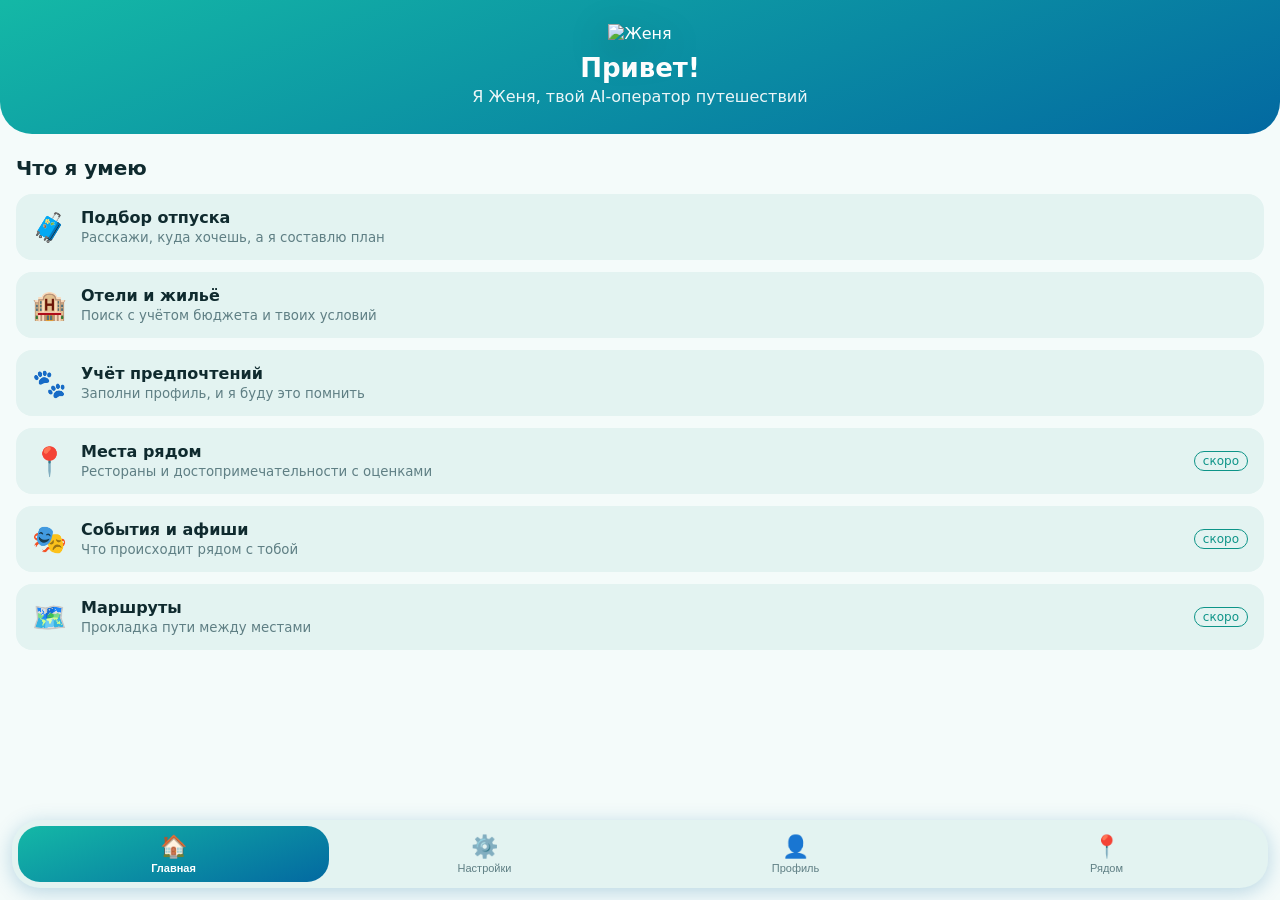
==== Backend/webapp/index.html @ 643ec7fb "Telegram mini app with profile and auth" ====
<!DOCTYPE html>
<html lang="ru">
<head>
  <meta charset="UTF-8">
  <meta name="viewport" content="width=device-width, initial-scale=1, viewport-fit=cover">
  <title>Женя</title>
  <script src="https://telegram.org/js/telegram-web-app.js"></script>
  <style>
    :root {
      --bg: var(--tg-theme-bg-color, #f4fbfa);
      --text: var(--tg-theme-text-color, #0f2a2e);
      --hint: var(--tg-theme-hint-color, #5f7f84);
      --card: var(--tg-theme-secondary-bg-color, #e3f3f1);
      --accent: #0d9488;
      --hero-from: #14b8a6;
      --hero-to: #0369a1;
    }
    * { box-sizing: border-box; }
    body {
      margin: 0;
      font-family: system-ui, -apple-system, sans-serif;
      background: var(--bg);
      color: var(--text);
      padding-bottom: 100px;
    }
    .hero {
      background: linear-gradient(160deg, var(--hero-from) 0%, var(--hero-to) 100%);
      color: #fff;
      text-align: center;
      padding: 24px 20px 28px;
      border-radius: 0 0 32px 32px;
      margin: -20px -16px 22px;
    }
    .hero img {
      width: 200px;
      max-width: 60%;
      height: auto;
      filter: drop-shadow(0 10px 18px rgba(0, 0, 0, 0.3));
    }
    .hero h1 { margin: 10px 0 4px; font-size: 26px; }
    .hero p { margin: 0; opacity: 0.92; }
    .page { display: none; padding: 20px 16px; }
    .page.active { display: block; }
    h2 { margin: 0 0 14px; font-size: 20px; }
    h3 { margin: 18px 0 8px; font-size: 15px; color: var(--hint); font-weight: 600; }
    .card {
      background: var(--card);
      border-radius: 16px;
      padding: 14px 16px;
      margin-bottom: 12px;
    }
    .item { display: flex; gap: 14px; align-items: center; }
    .item .icon { font-size: 28px; }
    .item b { display: block; }
    .item small { color: var(--hint); }
    .badge {
      margin-left: auto;
      font-size: 12px;
      color: var(--accent);
      border: 1px solid var(--accent);
      border-radius: 10px;
      padding: 2px 8px;
      white-space: nowrap;
    }
    .soon { color: var(--hint); }

    .field { display: block; margin-bottom: 12px; }
    .field span { display: block; font-size: 13px; color: var(--hint); margin-bottom: 4px; }
    input[type="text"], select, textarea {
      width: 100%;
      font: inherit;
      font-size: 16px;
      color: var(--text);
      background: var(--bg);
      border: 1px solid rgba(128, 128, 128, 0.35);
      border-radius: 10px;
      padding: 10px 12px;
    }
    textarea { min-height: 80px; resize: vertical; }
    .row {
      display: flex;
      align-items: center;
      justify-content: space-between;
      gap: 12px;
      padding: 10px 0;
    }
    .row small { display: block; color: var(--hint); }
    input[type="checkbox"] { width: 22px; height: 22px; accent-color: var(--accent); }
    .chips { display: flex; flex-wrap: wrap; gap: 8px; }
    .chip {
      border: 1px solid rgba(128, 128, 128, 0.4);
      background: var(--bg);
      color: var(--text);
      border-radius: 18px;
      padding: 8px 12px;
      font-size: 14px;
      cursor: pointer;
    }
    .chip.on {
      color: #fff;
      border-color: transparent;
      background: linear-gradient(160deg, var(--hero-from), var(--hero-to));
    }
    .save {
      width: 100%;
      margin-top: 18px;
      border: none;
      border-radius: 14px;
      padding: 14px;
      font-size: 16px;
      font-weight: 600;
      color: #fff;
      cursor: pointer;
      background: linear-gradient(160deg, var(--hero-from), var(--hero-to));
    }
    .save:disabled { opacity: 0.6; }
    #status { text-align: center; margin-top: 10px; min-height: 20px; color: var(--hint); }

    nav {
      position: fixed;
      left: 12px;
      right: 12px;
      bottom: calc(12px + env(safe-area-inset-bottom, 0px));
      display: flex;
      background: var(--card);
      border-radius: 28px;
      padding: 6px;
      box-shadow: 0 4px 20px rgba(3, 105, 161, 0.25);
    }
    nav button {
      flex: 1;
      border: none;
      background: none;
      color: var(--hint);
      font-size: 11px;
      padding: 8px 0;
      border-radius: 22px;
      cursor: pointer;
    }
    nav button .ico { display: block; font-size: 22px; margin-bottom: 2px; }
    nav button.active {
      color: #fff;
      background: linear-gradient(160deg, var(--hero-from), var(--hero-to));
      font-weight: 600;
    }
  </style>
</head>
<body>

  <section class="page active" id="page-home">
    <div class="hero">
      <img src="/static/zhenya.webp" alt="Женя">
      <h1 id="greeting">Привет!</h1>
      <p>Я Женя, твой AI-оператор путешествий</p>
    </div>

    <h2>Что я умею</h2>
    <div class="card item"><span class="icon">🧳</span><div><b>Подбор отпуска</b><small>Расскажи, куда хочешь, а я составлю план</small></div></div>
    <div class="card item"><span class="icon">🏨</span><div><b>Отели и жильё</b><small>Поиск с учётом бюджета и твоих условий</small></div></div>
    <div class="card item"><span class="icon">🐾</span><div><b>Учёт предпочтений</b><small>Заполни профиль, и я буду это помнить</small></div></div>
    <div class="card item"><span class="icon">📍</span><div><b>Места рядом</b><small>Рестораны и достопримечательности с оценками</small></div><span class="badge">скоро</span></div>
    <div class="card item"><span class="icon">🎭</span><div><b>События и афиши</b><small>Что происходит рядом с тобой</small></div><span class="badge">скоро</span></div>
    <div class="card item"><span class="icon">🗺️</span><div><b>Маршруты</b><small>Прокладка пути между местами</small></div><span class="badge">скоро</span></div>
  </section>

  <section class="page" id="page-settings">
    <h2>Настройки бота</h2>
    <div class="card soon">🌐 Язык ответов</div>
    <div class="card soon">🙋 Как Женя к тебе обращается</div>
    <div class="card soon">🎨 Цветовая тема</div>
  </section>

  <section class="page" id="page-profile">
    <h2>Профиль</h2>
    <p class="soon" style="margin-top:-6px">Женя запомнит это и будет учитывать при подборе поездок.</p>

    <div class="card">
      <label class="field"><span>Как к тебе обращаться</span>
        <input type="text" id="display_name" maxlength="50" placeholder="Имя">
      </label>
      <label class="field"><span>Пол</span>
        <select id="gender">
          <option value="">Не указывать</option>
          <option value="female">Женский</option>
          <option value="male">Мужской</option>
          <option value="other">Другое</option>
        </select>
      </label>
    </div>

    <div class="card">
      <label class="row"><div>Еду с животными<small>Искать варианты, где можно с питомцами</small></div>
        <input type="checkbox" id="with_pets"></label>
      <label class="row"><div>Нужна доступная среда<small>Учитывать доступность для маломобильных гостей</small></div>
        <input type="checkbox" id="accessible"></label>
    </div>

    <h3>Вид путешествий</h3>
    <div class="chips" id="travel_types"></div>

    <h3>Вкусовые предпочтения</h3>
    <div class="chips" id="food_prefs"></div>

    <h3>Любимые места</h3>
    <textarea id="favorite_places" maxlength="500" placeholder="Например: Лиссабон, Тбилиси, горы Алтая, маленькие кофейни"></textarea>

    <button class="save" id="save">Сохранить</button>
    <div id="status"></div>
  </section>

  <section class="page" id="page-nearby">
    <h2>Рядом</h2>
    <div class="card soon">📍 Места рядом</div>
    <div class="card soon">🎭 События рядом</div>
    <div class="card soon">🗺️ Маршруты</div>
  </section>

  <nav>
    <button class="active" data-page="home"><span class="ico">🏠</span>Главная</button>
    <button data-page="settings"><span class="ico">⚙️</span>Настройки</button>
    <button data-page="profile"><span class="ico">👤</span>Профиль</button>
    <button data-page="nearby"><span class="ico">📍</span>Рядом</button>
  </nav>

  <script>
    const tg = window.Telegram.WebApp;
    tg.ready();
    tg.expand();
    try { tg.setHeaderColor("#0d9488"); } catch (e) {}

    const TRAVEL_TYPES = [
      ["beach", "🏖️ Пляж"], ["city", "🏙️ Города"], ["nature", "🌲 Природа и походы"],
      ["culture", "🏛️ Культура и музеи"], ["active", "🚴 Активный отдых"],
      ["relax", "🧘 Спокойный отдых"], ["gastro", "🍷 Гастротуры"], ["nightlife", "🎉 Ночная жизнь"],
    ];
    const FOOD_PREFS = [
      ["vegetarian", "🥗 Вегетарианское"], ["vegan", "🌱 Веганское"], ["halal", "Халяль"],
      ["kosher", "Кошер"], ["gluten_free", "Без глютена"], ["lactose_free", "Без лактозы"],
      ["no_alcohol", "Без алкоголя"], ["nut_allergy", "Аллергия на орехи"],
      ["spicy", "🌶️ Люблю острое"], ["seafood", "🦐 Морепродукты"],
    ];

    function api(path, options = {}) {
      return fetch(path, {
        ...options,
        headers: {
          "Content-Type": "application/json",
          Authorization: "tma " + tg.initData,
        },
      }).then((res) => {
        if (!res.ok) throw new Error("HTTP " + res.status);
        return res.json();
      });
    }

    function renderChips(containerId, options) {
      const box = document.getElementById(containerId);
      box.innerHTML = "";
      options.forEach(([key, label]) => {
        const btn = document.createElement("button");
        btn.type = "button";
        btn.className = "chip";
        btn.dataset.key = key;
        btn.textContent = label;
        btn.addEventListener("click", () => btn.classList.toggle("on"));
        box.appendChild(btn);
      });
    }

    function selectedChips(containerId) {
      return Array.from(document.querySelectorAll("#" + containerId + " .chip.on"))
        .map((b) => b.dataset.key);
    }

    function setChips(containerId, keys) {
      document.querySelectorAll("#" + containerId + " .chip").forEach((b) => {
        b.classList.toggle("on", keys.includes(b.dataset.key));
      });
    }

    renderChips("travel_types", TRAVEL_TYPES);
    renderChips("food_prefs", FOOD_PREFS);

    document.querySelectorAll("nav button").forEach((btn) => {
      btn.addEventListener("click", () => {
        document.querySelectorAll("nav button").forEach((b) => b.classList.remove("active"));
        document.querySelectorAll(".page").forEach((p) => p.classList.remove("active"));
        btn.classList.add("active");
        document.getElementById("page-" + btn.dataset.page).classList.add("active");
        window.scrollTo(0, 0);
      });
    });

    const status = document.getElementById("status");
    const saveBtn = document.getElementById("save");

    async function loadProfile() {
      try {
        const p = await api("/api/profile");
        document.getElementById("greeting").textContent =
          "Привет" + (p.display_name ? ", " + p.display_name : "") + "!";
        document.getElementById("display_name").value = p.display_name;
        document.getElementById("gender").value = p.gender;
        document.getElementById("with_pets").checked = p.with_pets;
        document.getElementById("accessible").checked = p.accessible;
        document.getElementById("favorite_places").value = p.favorite_places;
        setChips("travel_types", p.travel_types);
        setChips("food_prefs", p.food_prefs);
      } catch (e) {
        const unsafe = tg.initDataUnsafe && tg.initDataUnsafe.user;
        if (unsafe && unsafe.first_name) {
          document.getElementById("greeting").textContent = "Привет, " + unsafe.first_name + "!";
        }
        status.textContent = "Открой приложение из Telegram, чтобы сохранять профиль.";
      }
    }

    saveBtn.addEventListener("click", async () => {
      saveBtn.disabled = true;
      status.textContent = "Сохраняю...";
      try {
        await api("/api/profile", {
          method: "PUT",
          body: JSON.stringify({
            display_name: document.getElementById("display_name").value,
            gender: document.getElementById("gender").value,
            with_pets: document.getElementById("with_pets").checked,
            accessible: document.getElementById("accessible").checked,
            travel_types: selectedChips("travel_types"),
            food_prefs: selectedChips("food_prefs"),
            favorite_places: document.getElementById("favorite_places").value,
          }),
        });
        status.textContent = "Сохранено ✅ Женя запомнила";
        const name = document.getElementById("display_name").value.trim();
        document.getElementById("greeting").textContent = "Привет" + (name ? ", " + name : "") + "!";
      } catch (e) {
        status.textContent = "Не удалось сохранить. Попробуй ещё раз.";
      } finally {
        saveBtn.disabled = false;
      }
    });

    loadProfile();
  </script>
</body>
</html>
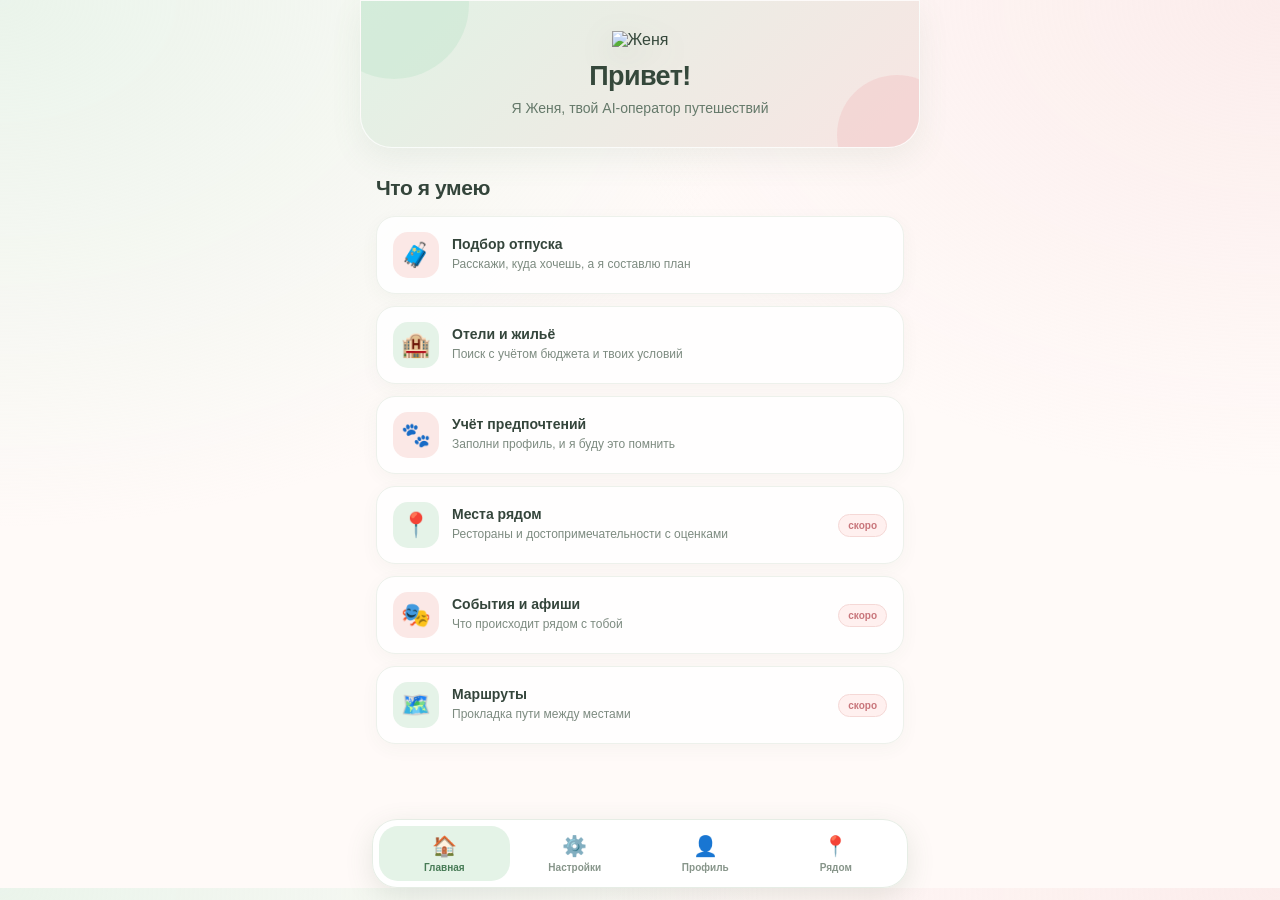
==== commit 632e68ab: "changes" ====
--- a/Backend/webapp/index.html
+++ b/Backend/webapp/index.html
@@ -7,141 +7,217 @@
   <script src="https://telegram.org/js/telegram-web-app.js"></script>
   <style>
     :root {
-      --bg: var(--tg-theme-bg-color, #f4fbfa);
-      --text: var(--tg-theme-text-color, #0f2a2e);
-      --hint: var(--tg-theme-hint-color, #5f7f84);
-      --card: var(--tg-theme-secondary-bg-color, #e3f3f1);
-      --accent: #0d9488;
-      --hero-from: #14b8a6;
-      --hero-to: #0369a1;
-    }
+      --bg: #fffaf8;
+      --text: #34453b;
+      --hint: #7d8b80;
+      --card: #ffffff;
+      --accent: #83b89a;
+      --green: #dff1e4;
+      --green-deep: #4f8b68;
+      --red: #f8dfdf;
+      --red-deep: #c8757b;
+      --hero-from: #d9efdf;
+      --hero-to: #f8dede;
+    }
+
     * { box-sizing: border-box; }
+    html { scroll-behavior: smooth; }
     body {
       margin: 0;
-      font-family: system-ui, -apple-system, sans-serif;
-      background: var(--bg);
+      font-family: Inter, -apple-system, BlinkMacSystemFont, "Segoe UI", sans-serif;
+      background:
+        radial-gradient(ellipse at top left, rgba(223, 241, 228, .65), transparent 42%),
+        radial-gradient(ellipse at top right, rgba(248, 223, 223, .5), transparent 38%),
+        var(--bg);
       color: var(--text);
-      padding-bottom: 100px;
-    }
+      padding: 0 16px 112px;
+      -webkit-font-smoothing: antialiased;
+    }
+
     .hero {
-      background: linear-gradient(160deg, var(--hero-from) 0%, var(--hero-to) 100%);
-      color: #fff;
+      position: relative;
+      overflow: hidden;
+      background: linear-gradient(135deg, #e1f2e5 0%, #f8e5e3 100%);
+      color: #35483b;
       text-align: center;
-      padding: 24px 20px 28px;
-      border-radius: 0 0 32px 32px;
-      margin: -20px -16px 22px;
+      padding: 30px 20px 28px;
+      border: 1px solid rgba(255,255,255,.8);
+      border-radius: 0 0 30px 30px;
+      margin: 0 -16px 28px;
+      box-shadow: 0 12px 32px rgba(91, 130, 103, .09);
+    }
+    .hero::before, .hero::after {
+      content: "";
+      position: absolute;
+      border-radius: 50%;
+      pointer-events: none;
+      opacity: .55;
+    }
+    .hero::before {
+      width: 150px; height: 150px;
+      background: #c8e8d1;
+      top: -72px; left: -42px;
+    }
+    .hero::after {
+      width: 120px; height: 120px;
+      background: #f3caca;
+      right: -38px; bottom: -48px;
     }
     .hero img {
-      width: 200px;
-      max-width: 60%;
+      position: relative;
+      z-index: 1;
+      width: 174px;
+      max-width: 58%;
       height: auto;
-      filter: drop-shadow(0 10px 18px rgba(0, 0, 0, 0.3));
-    }
-    .hero h1 { margin: 10px 0 4px; font-size: 26px; }
-    .hero p { margin: 0; opacity: 0.92; }
-    .page { display: none; padding: 20px 16px; }
+      filter: drop-shadow(0 10px 16px rgba(77, 104, 84, .16));
+    }
+    .hero h1 { position: relative; z-index: 1; margin: 12px 0 6px; font-size: 27px; letter-spacing: -.6px; }
+    .hero p { position: relative; z-index: 1; margin: 0; color: #65796a; font-size: 14px; line-height: 1.5; }
+
+    .page { display: none; padding: 0 0 20px; animation: appear .25s ease; }
     .page.active { display: block; }
-    h2 { margin: 0 0 14px; font-size: 20px; }
-    h3 { margin: 18px 0 8px; font-size: 15px; color: var(--hint); font-weight: 600; }
+    @keyframes appear { from { opacity: 0; transform: translateY(5px); } to { opacity: 1; transform: translateY(0); } }
+
+    h2 { margin: 0 0 16px; font-size: 21px; letter-spacing: -.4px; }
+    h3 { margin: 24px 0 11px; font-size: 15px; color: #587561; font-weight: 700; }
     .card {
-      background: var(--card);
-      border-radius: 16px;
-      padding: 14px 16px;
+      background: rgba(255,255,255,.88);
+      border: 1px solid #edf1eb;
+      border-radius: 19px;
+      padding: 15px 16px;
       margin-bottom: 12px;
-    }
-    .item { display: flex; gap: 14px; align-items: center; }
-    .item .icon { font-size: 28px; }
-    .item b { display: block; }
-    .item small { color: var(--hint); }
+      box-shadow: 0 5px 18px rgba(73, 100, 79, .045);
+    }
+    .item { display: flex; gap: 13px; align-items: center; }
+    .item .icon {
+      display: grid; place-items: center;
+      flex: 0 0 46px; width: 46px; height: 46px;
+      border-radius: 15px; font-size: 24px;
+      background: #e5f3e8;
+    }
+    .item:nth-of-type(even) .icon { background: #fbe8e6; }
+    .item b { display: block; margin-bottom: 4px; font-size: 14px; }
+    .item small { display: block; color: var(--hint); font-size: 12px; line-height: 1.45; }
     .badge {
       margin-left: auto;
-      font-size: 12px;
-      color: var(--accent);
-      border: 1px solid var(--accent);
-      border-radius: 10px;
-      padding: 2px 8px;
+      font-size: 10px;
+      font-weight: 700;
+      color: var(--red-deep);
+      background: #fff0ef;
+      border: 1px solid #f5d8d6;
+      border-radius: 20px;
+      padding: 5px 9px;
       white-space: nowrap;
     }
     .soon { color: var(--hint); }
 
-    .field { display: block; margin-bottom: 12px; }
-    .field span { display: block; font-size: 13px; color: var(--hint); margin-bottom: 4px; }
+    .field { display: block; margin-bottom: 14px; }
+    .field:last-child { margin-bottom: 0; }
+    .field span { display: block; font-size: 12px; font-weight: 650; color: #718477; margin-bottom: 7px; }
     input[type="text"], select, textarea {
       width: 100%;
       font: inherit;
-      font-size: 16px;
+      font-size: 15px;
       color: var(--text);
-      background: var(--bg);
-      border: 1px solid rgba(128, 128, 128, 0.35);
-      border-radius: 10px;
-      padding: 10px 12px;
-    }
-    textarea { min-height: 80px; resize: vertical; }
+      background: #fffdfc;
+      border: 1px solid #e4ebe3;
+      border-radius: 13px;
+      padding: 12px 13px;
+      outline: none;
+      transition: border-color .2s, box-shadow .2s;
+    }
+    input[type="text"]:focus, select:focus, textarea:focus {
+      border-color: #9bc9a8;
+      box-shadow: 0 0 0 3px rgba(155, 201, 168, .2);
+    }
+    textarea { min-height: 96px; resize: vertical; line-height: 1.5; }
+    textarea::placeholder, input::placeholder { color: #a3aea5; }
     .row {
       display: flex;
       align-items: center;
       justify-content: space-between;
       gap: 12px;
-      padding: 10px 0;
-    }
-    .row small { display: block; color: var(--hint); }
-    input[type="checkbox"] { width: 22px; height: 22px; accent-color: var(--accent); }
+      padding: 9px 0;
+    }
+    .row + .row { border-top: 1px solid #f0f2ee; }
+    .row div { font-size: 14px; font-weight: 600; }
+    .row small { display: block; color: var(--hint); font-size: 11px; font-weight: 400; line-height: 1.45; margin-top: 4px; }
+    input[type="checkbox"] { width: 21px; height: 21px; flex: 0 0 auto; accent-color: var(--green-deep); }
     .chips { display: flex; flex-wrap: wrap; gap: 8px; }
     .chip {
-      border: 1px solid rgba(128, 128, 128, 0.4);
-      background: var(--bg);
-      color: var(--text);
-      border-radius: 18px;
-      padding: 8px 12px;
-      font-size: 14px;
+      border: 1px solid #e4eae2;
+      background: rgba(255,255,255,.8);
+      color: #647569;
+      border-radius: 22px;
+      padding: 9px 12px;
+      font: inherit;
+      font-size: 12px;
       cursor: pointer;
-    }
+      transition: all .18s ease;
+    }
+    .chip:active { transform: scale(.97); }
     .chip.on {
-      color: #fff;
-      border-color: transparent;
-      background: linear-gradient(160deg, var(--hero-from), var(--hero-to));
+      color: #3d6e4d;
+      border-color: #b8ddc1;
+      background: #e3f3e7;
+      box-shadow: 0 2px 8px rgba(88, 143, 103, .09);
     }
     .save {
       width: 100%;
-      margin-top: 18px;
+      margin-top: 22px;
       border: none;
-      border-radius: 14px;
-      padding: 14px;
-      font-size: 16px;
-      font-weight: 600;
+      border-radius: 15px;
+      padding: 15px;
+      font-size: 15px;
+      font-weight: 750;
       color: #fff;
       cursor: pointer;
-      background: linear-gradient(160deg, var(--hero-from), var(--hero-to));
-    }
-    .save:disabled { opacity: 0.6; }
-    #status { text-align: center; margin-top: 10px; min-height: 20px; color: var(--hint); }
+      background: linear-gradient(110deg, #77ad89, #91c6a0);
+      box-shadow: 0 8px 18px rgba(103, 163, 121, .22);
+      transition: transform .15s, opacity .15s;
+    }
+    .save:active { transform: translateY(1px); }
+    .save:disabled { opacity: 0.6; box-shadow: none; }
+    #status { text-align: center; margin-top: 12px; min-height: 20px; color: var(--green-deep); font-size: 13px; }
 
     nav {
       position: fixed;
+      z-index: 10;
       left: 12px;
       right: 12px;
       bottom: calc(12px + env(safe-area-inset-bottom, 0px));
       display: flex;
-      background: var(--card);
-      border-radius: 28px;
+      background: rgba(255,255,255,.94);
+      backdrop-filter: blur(18px);
+      -webkit-backdrop-filter: blur(18px);
+      border: 1px solid rgba(229, 237, 228, .95);
+      border-radius: 25px;
       padding: 6px;
-      box-shadow: 0 4px 20px rgba(3, 105, 161, 0.25);
+      box-shadow: 0 8px 28px rgba(75, 103, 81, .14);
     }
     nav button {
       flex: 1;
       border: none;
-      background: none;
-      color: var(--hint);
-      font-size: 11px;
-      padding: 8px 0;
-      border-radius: 22px;
+      background: transparent;
+      color: #87958a;
+      font: inherit;
+      font-size: 10px;
+      font-weight: 600;
+      padding: 8px 2px;
+      border-radius: 19px;
       cursor: pointer;
-    }
-    nav button .ico { display: block; font-size: 22px; margin-bottom: 2px; }
+      transition: all .2s ease;
+    }
+    nav button .ico { display: block; font-size: 20px; margin-bottom: 4px; }
     nav button.active {
-      color: #fff;
-      background: linear-gradient(160deg, var(--hero-from), var(--hero-to));
-      font-weight: 600;
+      color: #477b56;
+      background: #e4f3e7;
+      font-weight: 750;
+    }
+    @media (min-width: 560px) {
+      body { max-width: 560px; margin: 0 auto; }
+      .hero { border-radius: 0 0 32px 32px; }
+      nav { max-width: 536px; left: 50%; right: auto; width: calc(100% - 24px); transform: translateX(-50%); }
     }
   </style>
 </head>
@@ -226,7 +302,7 @@
     const tg = window.Telegram.WebApp;
     tg.ready();
     tg.expand();
-    try { tg.setHeaderColor("#0d9488"); } catch (e) {}
+    try { tg.setHeaderColor("#e1f2e5"); } catch (e) {}
 
     const TRAVEL_TYPES = [
       ["beach", "🏖️ Пляж"], ["city", "🏙️ Города"], ["nature", "🌲 Природа и походы"],
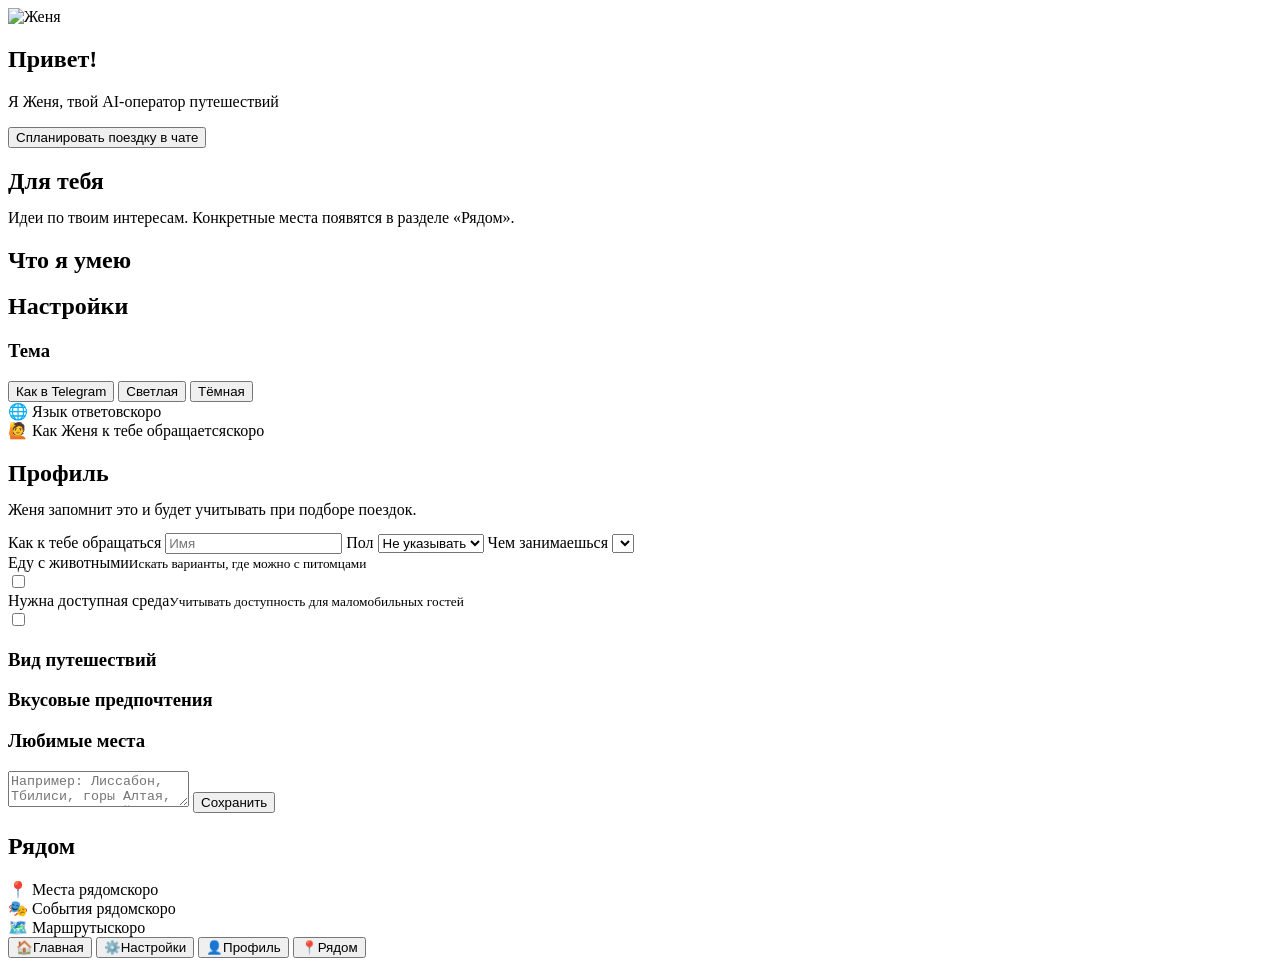
==== commit dbeb8e9e: "new disign of webapp" ====
--- a/Backend/webapp/index.html
+++ b/Backend/webapp/index.html
@@ -1,254 +1,72 @@
 <!DOCTYPE html>
-<html lang="ru">
+<html lang="ru" data-theme="light">
 <head>
   <meta charset="UTF-8">
   <meta name="viewport" content="width=device-width, initial-scale=1, viewport-fit=cover">
+  <meta name="color-scheme" content="light dark">
   <title>Женя</title>
   <script src="https://telegram.org/js/telegram-web-app.js"></script>
-  <style>
-    :root {
-      --bg: #fffaf8;
-      --text: #34453b;
-      --hint: #7d8b80;
-      --card: #ffffff;
-      --accent: #83b89a;
-      --green: #dff1e4;
-      --green-deep: #4f8b68;
-      --red: #f8dfdf;
-      --red-deep: #c8757b;
-      --hero-from: #d9efdf;
-      --hero-to: #f8dede;
-    }
-
-    * { box-sizing: border-box; }
-    html { scroll-behavior: smooth; }
-    body {
-      margin: 0;
-      font-family: Inter, -apple-system, BlinkMacSystemFont, "Segoe UI", sans-serif;
-      background:
-        radial-gradient(ellipse at top left, rgba(223, 241, 228, .65), transparent 42%),
-        radial-gradient(ellipse at top right, rgba(248, 223, 223, .5), transparent 38%),
-        var(--bg);
-      color: var(--text);
-      padding: 0 16px 112px;
-      -webkit-font-smoothing: antialiased;
-    }
-
-    .hero {
-      position: relative;
-      overflow: hidden;
-      background: linear-gradient(135deg, #e1f2e5 0%, #f8e5e3 100%);
-      color: #35483b;
-      text-align: center;
-      padding: 30px 20px 28px;
-      border: 1px solid rgba(255,255,255,.8);
-      border-radius: 0 0 30px 30px;
-      margin: 0 -16px 28px;
-      box-shadow: 0 12px 32px rgba(91, 130, 103, .09);
-    }
-    .hero::before, .hero::after {
-      content: "";
-      position: absolute;
-      border-radius: 50%;
-      pointer-events: none;
-      opacity: .55;
-    }
-    .hero::before {
-      width: 150px; height: 150px;
-      background: #c8e8d1;
-      top: -72px; left: -42px;
-    }
-    .hero::after {
-      width: 120px; height: 120px;
-      background: #f3caca;
-      right: -38px; bottom: -48px;
-    }
-    .hero img {
-      position: relative;
-      z-index: 1;
-      width: 174px;
-      max-width: 58%;
-      height: auto;
-      filter: drop-shadow(0 10px 16px rgba(77, 104, 84, .16));
-    }
-    .hero h1 { position: relative; z-index: 1; margin: 12px 0 6px; font-size: 27px; letter-spacing: -.6px; }
-    .hero p { position: relative; z-index: 1; margin: 0; color: #65796a; font-size: 14px; line-height: 1.5; }
-
-    .page { display: none; padding: 0 0 20px; animation: appear .25s ease; }
-    .page.active { display: block; }
-    @keyframes appear { from { opacity: 0; transform: translateY(5px); } to { opacity: 1; transform: translateY(0); } }
-
-    h2 { margin: 0 0 16px; font-size: 21px; letter-spacing: -.4px; }
-    h3 { margin: 24px 0 11px; font-size: 15px; color: #587561; font-weight: 700; }
-    .card {
-      background: rgba(255,255,255,.88);
-      border: 1px solid #edf1eb;
-      border-radius: 19px;
-      padding: 15px 16px;
-      margin-bottom: 12px;
-      box-shadow: 0 5px 18px rgba(73, 100, 79, .045);
-    }
-    .item { display: flex; gap: 13px; align-items: center; }
-    .item .icon {
-      display: grid; place-items: center;
-      flex: 0 0 46px; width: 46px; height: 46px;
-      border-radius: 15px; font-size: 24px;
-      background: #e5f3e8;
-    }
-    .item:nth-of-type(even) .icon { background: #fbe8e6; }
-    .item b { display: block; margin-bottom: 4px; font-size: 14px; }
-    .item small { display: block; color: var(--hint); font-size: 12px; line-height: 1.45; }
-    .badge {
-      margin-left: auto;
-      font-size: 10px;
-      font-weight: 700;
-      color: var(--red-deep);
-      background: #fff0ef;
-      border: 1px solid #f5d8d6;
-      border-radius: 20px;
-      padding: 5px 9px;
-      white-space: nowrap;
-    }
-    .soon { color: var(--hint); }
-
-    .field { display: block; margin-bottom: 14px; }
-    .field:last-child { margin-bottom: 0; }
-    .field span { display: block; font-size: 12px; font-weight: 650; color: #718477; margin-bottom: 7px; }
-    input[type="text"], select, textarea {
-      width: 100%;
-      font: inherit;
-      font-size: 15px;
-      color: var(--text);
-      background: #fffdfc;
-      border: 1px solid #e4ebe3;
-      border-radius: 13px;
-      padding: 12px 13px;
-      outline: none;
-      transition: border-color .2s, box-shadow .2s;
-    }
-    input[type="text"]:focus, select:focus, textarea:focus {
-      border-color: #9bc9a8;
-      box-shadow: 0 0 0 3px rgba(155, 201, 168, .2);
-    }
-    textarea { min-height: 96px; resize: vertical; line-height: 1.5; }
-    textarea::placeholder, input::placeholder { color: #a3aea5; }
-    .row {
-      display: flex;
-      align-items: center;
-      justify-content: space-between;
-      gap: 12px;
-      padding: 9px 0;
-    }
-    .row + .row { border-top: 1px solid #f0f2ee; }
-    .row div { font-size: 14px; font-weight: 600; }
-    .row small { display: block; color: var(--hint); font-size: 11px; font-weight: 400; line-height: 1.45; margin-top: 4px; }
-    input[type="checkbox"] { width: 21px; height: 21px; flex: 0 0 auto; accent-color: var(--green-deep); }
-    .chips { display: flex; flex-wrap: wrap; gap: 8px; }
-    .chip {
-      border: 1px solid #e4eae2;
-      background: rgba(255,255,255,.8);
-      color: #647569;
-      border-radius: 22px;
-      padding: 9px 12px;
-      font: inherit;
-      font-size: 12px;
-      cursor: pointer;
-      transition: all .18s ease;
-    }
-    .chip:active { transform: scale(.97); }
-    .chip.on {
-      color: #3d6e4d;
-      border-color: #b8ddc1;
-      background: #e3f3e7;
-      box-shadow: 0 2px 8px rgba(88, 143, 103, .09);
-    }
-    .save {
-      width: 100%;
-      margin-top: 22px;
-      border: none;
-      border-radius: 15px;
-      padding: 15px;
-      font-size: 15px;
-      font-weight: 750;
-      color: #fff;
-      cursor: pointer;
-      background: linear-gradient(110deg, #77ad89, #91c6a0);
-      box-shadow: 0 8px 18px rgba(103, 163, 121, .22);
-      transition: transform .15s, opacity .15s;
-    }
-    .save:active { transform: translateY(1px); }
-    .save:disabled { opacity: 0.6; box-shadow: none; }
-    #status { text-align: center; margin-top: 12px; min-height: 20px; color: var(--green-deep); font-size: 13px; }
-
-    nav {
-      position: fixed;
-      z-index: 10;
-      left: 12px;
-      right: 12px;
-      bottom: calc(12px + env(safe-area-inset-bottom, 0px));
-      display: flex;
-      background: rgba(255,255,255,.94);
-      backdrop-filter: blur(18px);
-      -webkit-backdrop-filter: blur(18px);
-      border: 1px solid rgba(229, 237, 228, .95);
-      border-radius: 25px;
-      padding: 6px;
-      box-shadow: 0 8px 28px rgba(75, 103, 81, .14);
-    }
-    nav button {
-      flex: 1;
-      border: none;
-      background: transparent;
-      color: #87958a;
-      font: inherit;
-      font-size: 10px;
-      font-weight: 600;
-      padding: 8px 2px;
-      border-radius: 19px;
-      cursor: pointer;
-      transition: all .2s ease;
-    }
-    nav button .ico { display: block; font-size: 20px; margin-bottom: 4px; }
-    nav button.active {
-      color: #477b56;
-      background: #e4f3e7;
-      font-weight: 750;
-    }
-    @media (min-width: 560px) {
-      body { max-width: 560px; margin: 0 auto; }
-      .hero { border-radius: 0 0 32px 32px; }
-      nav { max-width: 536px; left: 50%; right: auto; width: calc(100% - 24px); transform: translateX(-50%); }
-    }
-  </style>
+  <script>
+    /* Ставим тему до отрисовки, чтобы не мигало. Полная логика темы в js/theme.js. */
+    (function () {
+      try {
+        var pref = localStorage.getItem("zhenya-theme") || "auto";
+        var tg = window.Telegram && window.Telegram.WebApp;
+        var system = tg && tg.initData
+          ? tg.colorScheme
+          : (window.matchMedia("(prefers-color-scheme: dark)").matches ? "dark" : "light");
+        document.documentElement.dataset.theme = (pref === "auto" ? system : pref) === "dark" ? "dark" : "light";
+      } catch (e) {}
+    })();
+  </script>
+  <link rel="stylesheet" href="/static/css/theme.css">
+  <link rel="stylesheet" href="/static/css/base.css">
+  <link rel="stylesheet" href="/static/css/components.css">
 </head>
 <body>
 
+  <!-- Главная -->
   <section class="page active" id="page-home">
     <div class="hero">
       <img src="/static/zhenya.webp" alt="Женя">
       <h1 id="greeting">Привет!</h1>
       <p>Я Женя, твой AI-оператор путешествий</p>
+      <button class="hero-btn" id="cta-chat" type="button">Спланировать поездку в чате</button>
     </div>
 
-    <h2>Что я умею</h2>
-    <div class="card item"><span class="icon">🧳</span><div><b>Подбор отпуска</b><small>Расскажи, куда хочешь, а я составлю план</small></div></div>
-    <div class="card item"><span class="icon">🏨</span><div><b>Отели и жильё</b><small>Поиск с учётом бюджета и твоих условий</small></div></div>
-    <div class="card item"><span class="icon">🐾</span><div><b>Учёт предпочтений</b><small>Заполни профиль, и я буду это помнить</small></div></div>
-    <div class="card item"><span class="icon">📍</span><div><b>Места рядом</b><small>Рестораны и достопримечательности с оценками</small></div><span class="badge">скоро</span></div>
-    <div class="card item"><span class="icon">🎭</span><div><b>События и афиши</b><small>Что происходит рядом с тобой</small></div><span class="badge">скоро</span></div>
-    <div class="card item"><span class="icon">🗺️</span><div><b>Маршруты</b><small>Прокладка пути между местами</small></div><span class="badge">скоро</span></div>
+    <div class="note" id="budget-note" hidden></div>
+
+    <div class="section-head">
+      <h2>Для тебя</h2>
+    </div>
+    <p class="hint" style="margin: -6px 0 12px;">Идеи по твоим интересам. Конкретные места появятся в разделе «Рядом».</p>
+    <div class="scroller" id="interest-list"></div>
+
+    <div class="section-head">
+      <h2>Что я умею</h2>
+    </div>
+    <div class="grid" id="features"></div>
   </section>
 
+  <!-- Настройки -->
   <section class="page" id="page-settings">
-    <h2>Настройки бота</h2>
-    <div class="card soon">🌐 Язык ответов</div>
-    <div class="card soon">🙋 Как Женя к тебе обращается</div>
-    <div class="card soon">🎨 Цветовая тема</div>
+    <h2>Настройки</h2>
+
+    <h3 style="margin-top: 0;">Тема</h3>
+    <div class="segmented" id="theme-switch">
+      <button type="button" data-theme-choice="auto">Как в Telegram</button>
+      <button type="button" data-theme-choice="light">Светлая</button>
+      <button type="button" data-theme-choice="dark">Тёмная</button>
+    </div>
+
+    <div class="card soon-row soon"><span>🌐 Язык ответов</span><span class="badge">скоро</span></div>
+    <div class="card soon-row soon"><span>🙋 Как Женя к тебе обращается</span><span class="badge">скоро</span></div>
   </section>
 
+  <!-- Профиль -->
   <section class="page" id="page-profile">
     <h2>Профиль</h2>
-    <p class="soon" style="margin-top:-6px">Женя запомнит это и будет учитывать при подборе поездок.</p>
+    <p class="hint" style="margin: -6px 0 14px;">Женя запомнит это и будет учитывать при подборе поездок.</p>
 
     <div class="card">
       <label class="field"><span>Как к тебе обращаться</span>
@@ -261,6 +79,9 @@
           <option value="male">Мужской</option>
           <option value="other">Другое</option>
         </select>
+      </label>
+      <label class="field"><span>Чем занимаешься</span>
+        <select id="occupation"></select>
       </label>
     </div>
 
@@ -280,144 +101,25 @@
     <h3>Любимые места</h3>
     <textarea id="favorite_places" maxlength="500" placeholder="Например: Лиссабон, Тбилиси, горы Алтая, маленькие кофейни"></textarea>
 
-    <button class="save" id="save">Сохранить</button>
+    <button class="save" id="save" type="button">Сохранить</button>
     <div id="status"></div>
   </section>
 
+  <!-- Рядом -->
   <section class="page" id="page-nearby">
     <h2>Рядом</h2>
-    <div class="card soon">📍 Места рядом</div>
-    <div class="card soon">🎭 События рядом</div>
-    <div class="card soon">🗺️ Маршруты</div>
+    <div class="card soon-row soon"><span>📍 Места рядом</span><span class="badge">скоро</span></div>
+    <div class="card soon-row soon"><span>🎭 События рядом</span><span class="badge">скоро</span></div>
+    <div class="card soon-row soon"><span>🗺️ Маршруты</span><span class="badge">скоро</span></div>
   </section>
 
   <nav>
-    <button class="active" data-page="home"><span class="ico">🏠</span>Главная</button>
-    <button data-page="settings"><span class="ico">⚙️</span>Настройки</button>
-    <button data-page="profile"><span class="ico">👤</span>Профиль</button>
-    <button data-page="nearby"><span class="ico">📍</span>Рядом</button>
+    <button class="active" data-page="home" type="button"><span class="ico">🏠</span>Главная</button>
+    <button data-page="settings" type="button"><span class="ico">⚙️</span>Настройки</button>
+    <button data-page="profile" type="button"><span class="ico">👤</span>Профиль</button>
+    <button data-page="nearby" type="button"><span class="ico">📍</span>Рядом</button>
   </nav>
 
-  <script>
-    const tg = window.Telegram.WebApp;
-    tg.ready();
-    tg.expand();
-    try { tg.setHeaderColor("#e1f2e5"); } catch (e) {}
-
-    const TRAVEL_TYPES = [
-      ["beach", "🏖️ Пляж"], ["city", "🏙️ Города"], ["nature", "🌲 Природа и походы"],
-      ["culture", "🏛️ Культура и музеи"], ["active", "🚴 Активный отдых"],
-      ["relax", "🧘 Спокойный отдых"], ["gastro", "🍷 Гастротуры"], ["nightlife", "🎉 Ночная жизнь"],
-    ];
-    const FOOD_PREFS = [
-      ["vegetarian", "🥗 Вегетарианское"], ["vegan", "🌱 Веганское"], ["halal", "Халяль"],
-      ["kosher", "Кошер"], ["gluten_free", "Без глютена"], ["lactose_free", "Без лактозы"],
-      ["no_alcohol", "Без алкоголя"], ["nut_allergy", "Аллергия на орехи"],
-      ["spicy", "🌶️ Люблю острое"], ["seafood", "🦐 Морепродукты"],
-    ];
-
-    function api(path, options = {}) {
-      return fetch(path, {
-        ...options,
-        headers: {
-          "Content-Type": "application/json",
-          Authorization: "tma " + tg.initData,
-        },
-      }).then((res) => {
-        if (!res.ok) throw new Error("HTTP " + res.status);
-        return res.json();
-      });
-    }
-
-    function renderChips(containerId, options) {
-      const box = document.getElementById(containerId);
-      box.innerHTML = "";
-      options.forEach(([key, label]) => {
-        const btn = document.createElement("button");
-        btn.type = "button";
-        btn.className = "chip";
-        btn.dataset.key = key;
-        btn.textContent = label;
-        btn.addEventListener("click", () => btn.classList.toggle("on"));
-        box.appendChild(btn);
-      });
-    }
-
-    function selectedChips(containerId) {
-      return Array.from(document.querySelectorAll("#" + containerId + " .chip.on"))
-        .map((b) => b.dataset.key);
-    }
-
-    function setChips(containerId, keys) {
-      document.querySelectorAll("#" + containerId + " .chip").forEach((b) => {
-        b.classList.toggle("on", keys.includes(b.dataset.key));
-      });
-    }
-
-    renderChips("travel_types", TRAVEL_TYPES);
-    renderChips("food_prefs", FOOD_PREFS);
-
-    document.querySelectorAll("nav button").forEach((btn) => {
-      btn.addEventListener("click", () => {
-        document.querySelectorAll("nav button").forEach((b) => b.classList.remove("active"));
-        document.querySelectorAll(".page").forEach((p) => p.classList.remove("active"));
-        btn.classList.add("active");
-        document.getElementById("page-" + btn.dataset.page).classList.add("active");
-        window.scrollTo(0, 0);
-      });
-    });
-
-    const status = document.getElementById("status");
-    const saveBtn = document.getElementById("save");
-
-    async function loadProfile() {
-      try {
-        const p = await api("/api/profile");
-        document.getElementById("greeting").textContent =
-          "Привет" + (p.display_name ? ", " + p.display_name : "") + "!";
-        document.getElementById("display_name").value = p.display_name;
-        document.getElementById("gender").value = p.gender;
-        document.getElementById("with_pets").checked = p.with_pets;
-        document.getElementById("accessible").checked = p.accessible;
-        document.getElementById("favorite_places").value = p.favorite_places;
-        setChips("travel_types", p.travel_types);
-        setChips("food_prefs", p.food_prefs);
-      } catch (e) {
-        const unsafe = tg.initDataUnsafe && tg.initDataUnsafe.user;
-        if (unsafe && unsafe.first_name) {
-          document.getElementById("greeting").textContent = "Привет, " + unsafe.first_name + "!";
-        }
-        status.textContent = "Открой приложение из Telegram, чтобы сохранять профиль.";
-      }
-    }
-
-    saveBtn.addEventListener("click", async () => {
-      saveBtn.disabled = true;
-      status.textContent = "Сохраняю...";
-      try {
-        await api("/api/profile", {
-          method: "PUT",
-          body: JSON.stringify({
-            display_name: document.getElementById("display_name").value,
-            gender: document.getElementById("gender").value,
-            with_pets: document.getElementById("with_pets").checked,
-            accessible: document.getElementById("accessible").checked,
-            travel_types: selectedChips("travel_types"),
-            food_prefs: selectedChips("food_prefs"),
-            favorite_places: document.getElementById("favorite_places").value,
-          }),
-        });
-        status.textContent = "Сохранено ✅ Женя запомнила";
-        const name = document.getElementById("display_name").value.trim();
-        document.getElementById("greeting").textContent = "Привет" + (name ? ", " + name : "") + "!";
-      } catch (e) {
-        status.textContent = "Не удалось сохранить. Попробуй ещё раз.";
-      } finally {
-        saveBtn.disabled = false;
-      }
-    });
-
-    loadProfile();
-  </script>
+  <script type="module" src="/static/js/main.js"></script>
 </body>
-</html>+</html>
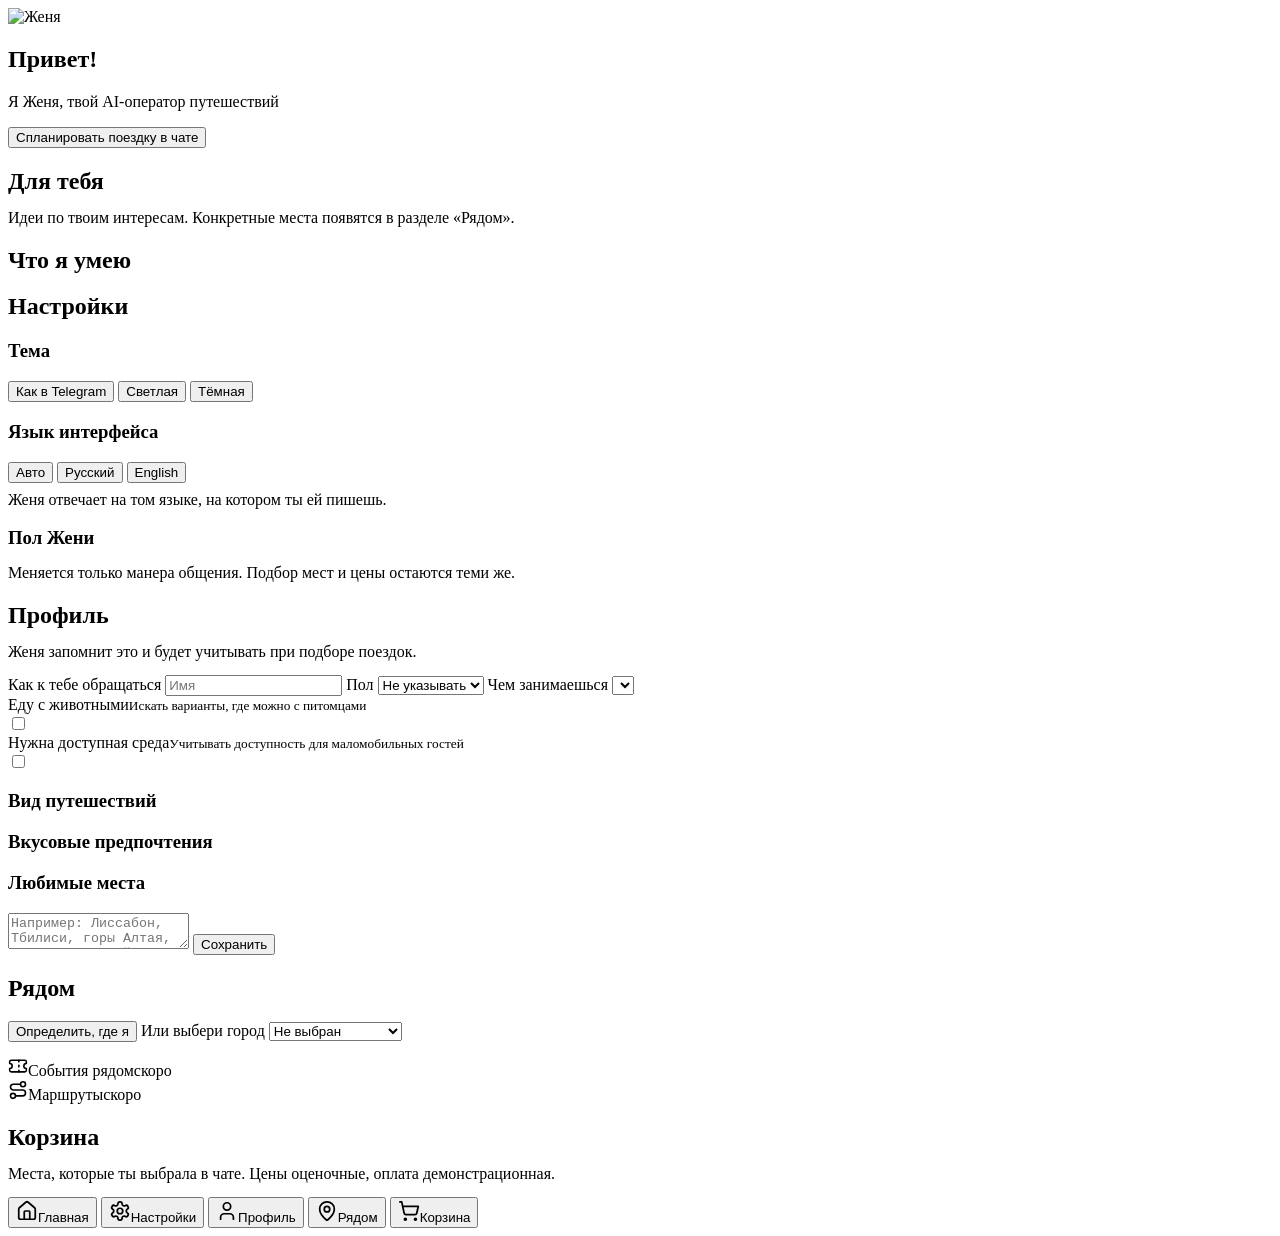
==== commit 45344471: "Zhenya" ====
--- a/Backend/webapp/index.html
+++ b/Backend/webapp/index.html
@@ -4,7 +4,7 @@
   <meta charset="UTF-8">
   <meta name="viewport" content="width=device-width, initial-scale=1, viewport-fit=cover">
   <meta name="color-scheme" content="light dark">
-  <title>Женя</title>
+  <title data-i18n="app.title">Женя</title>
   <script src="https://telegram.org/js/telegram-web-app.js"></script>
   <script>
     /* Ставим тему до отрисовки, чтобы не мигало. Полная логика темы в js/theme.js. */
@@ -28,98 +28,138 @@
   <!-- Главная -->
   <section class="page active" id="page-home">
     <div class="hero">
-      <img src="/static/zhenya.webp" alt="Женя">
-      <h1 id="greeting">Привет!</h1>
-      <p>Я Женя, твой AI-оператор путешествий</p>
-      <button class="hero-btn" id="cta-chat" type="button">Спланировать поездку в чате</button>
+      <img src="/static/zhenya.webp" alt="Женя" data-i18n-alt="app.name">
+      <h1 id="greeting" data-i18n="home.hello">Привет!</h1>
+      <p data-i18n="home.tagline">Я Женя, твой AI-оператор путешествий</p>
+      <button class="hero-btn" id="cta-chat" type="button" data-i18n="home.cta">Спланировать поездку в чате</button>
     </div>
 
     <div class="note" id="budget-note" hidden></div>
 
     <div class="section-head">
-      <h2>Для тебя</h2>
+      <h2 data-i18n="home.forYou">Для тебя</h2>
     </div>
-    <p class="hint" style="margin: -6px 0 12px;">Идеи по твоим интересам. Конкретные места появятся в разделе «Рядом».</p>
+    <p class="hint" style="margin: -6px 0 12px;" data-i18n="home.forYouHint">Идеи по твоим интересам. Конкретные места появятся в разделе «Рядом».</p>
     <div class="scroller" id="interest-list"></div>
 
     <div class="section-head">
-      <h2>Что я умею</h2>
+      <h2 data-i18n="home.features">Что я умею</h2>
     </div>
     <div class="grid" id="features"></div>
   </section>
 
   <!-- Настройки -->
   <section class="page" id="page-settings">
-    <h2>Настройки</h2>
+    <h2 data-i18n="settings.title">Настройки</h2>
 
-    <h3 style="margin-top: 0;">Тема</h3>
+    <h3 style="margin-top: 0;" data-i18n="settings.theme">Тема</h3>
     <div class="segmented" id="theme-switch">
-      <button type="button" data-theme-choice="auto">Как в Telegram</button>
-      <button type="button" data-theme-choice="light">Светлая</button>
-      <button type="button" data-theme-choice="dark">Тёмная</button>
+      <button type="button" data-theme-choice="auto" data-i18n="theme.auto">Как в Telegram</button>
+      <button type="button" data-theme-choice="light" data-i18n="theme.light">Светлая</button>
+      <button type="button" data-theme-choice="dark" data-i18n="theme.dark">Тёмная</button>
     </div>
 
-    <div class="card soon-row soon"><span>🌐 Язык ответов</span><span class="badge">скоро</span></div>
-    <div class="card soon-row soon"><span>🙋 Как Женя к тебе обращается</span><span class="badge">скоро</span></div>
+    <h3 data-i18n="settings.language">Язык интерфейса</h3>
+    <div class="segmented" id="lang-switch">
+      <button type="button" data-lang-choice="auto" data-i18n="lang.auto">Авто</button>
+      <button type="button" data-lang-choice="ru" data-i18n="lang.ru">Русский</button>
+      <button type="button" data-lang-choice="en" data-i18n="lang.en">English</button>
+    </div>
+    <p class="hint" style="margin: 8px 0 0;" data-i18n="settings.languageHint">Женя отвечает на том языке, на котором ты ей пишешь.</p>
+
+    <h3 data-i18n="settings.persona">Пол Жени</h3>
+    <p class="hint" style="margin: -4px 0 12px;" data-i18n="settings.personaHint">Меняется только манера общения. Подбор мест и цены остаются теми же.</p>
+    <div class="persona" id="persona-root"></div>
+    <small class="cart-note" id="persona-status"></small>
   </section>
 
   <!-- Профиль -->
   <section class="page" id="page-profile">
-    <h2>Профиль</h2>
-    <p class="hint" style="margin: -6px 0 14px;">Женя запомнит это и будет учитывать при подборе поездок.</p>
+    <h2 data-i18n="profile.title">Профиль</h2>
+    <p class="hint" style="margin: -6px 0 14px;" data-i18n="profile.hint">Женя запомнит это и будет учитывать при подборе поездок.</p>
 
     <div class="card">
-      <label class="field"><span>Как к тебе обращаться</span>
-        <input type="text" id="display_name" maxlength="50" placeholder="Имя">
+      <label class="field"><span data-i18n="profile.name">Как к тебе обращаться</span>
+        <input type="text" id="display_name" maxlength="50" placeholder="Имя" data-i18n-placeholder="profile.namePlaceholder">
       </label>
-      <label class="field"><span>Пол</span>
+      <label class="field"><span data-i18n="profile.gender">Пол</span>
         <select id="gender">
-          <option value="">Не указывать</option>
-          <option value="female">Женский</option>
-          <option value="male">Мужской</option>
-          <option value="other">Другое</option>
+          <option value="" data-i18n="gender.none">Не указывать</option>
+          <option value="female" data-i18n="gender.female">Женский</option>
+          <option value="male" data-i18n="gender.male">Мужской</option>
+          <option value="other" data-i18n="gender.other">Другое</option>
         </select>
       </label>
-      <label class="field"><span>Чем занимаешься</span>
+      <label class="field"><span data-i18n="profile.occupation">Чем занимаешься</span>
         <select id="occupation"></select>
       </label>
     </div>
 
     <div class="card">
-      <label class="row"><div>Еду с животными<small>Искать варианты, где можно с питомцами</small></div>
+      <label class="row"><div><span data-i18n="profile.pets">Еду с животными</span><small data-i18n="profile.petsHint">Искать варианты, где можно с питомцами</small></div>
         <input type="checkbox" id="with_pets"></label>
-      <label class="row"><div>Нужна доступная среда<small>Учитывать доступность для маломобильных гостей</small></div>
+      <label class="row"><div><span data-i18n="profile.accessible">Нужна доступная среда</span><small data-i18n="profile.accessibleHint">Учитывать доступность для маломобильных гостей</small></div>
         <input type="checkbox" id="accessible"></label>
     </div>
 
-    <h3>Вид путешествий</h3>
+    <h3 data-i18n="profile.travelTypes">Вид путешествий</h3>
     <div class="chips" id="travel_types"></div>
 
-    <h3>Вкусовые предпочтения</h3>
+    <h3 data-i18n="profile.food">Вкусовые предпочтения</h3>
     <div class="chips" id="food_prefs"></div>
 
-    <h3>Любимые места</h3>
-    <textarea id="favorite_places" maxlength="500" placeholder="Например: Лиссабон, Тбилиси, горы Алтая, маленькие кофейни"></textarea>
+    <h3 data-i18n="profile.favorites">Любимые места</h3>
+    <textarea id="favorite_places" maxlength="500" placeholder="Например: Лиссабон, Тбилиси, горы Алтая, маленькие кофейни" data-i18n-placeholder="profile.favoritesPlaceholder"></textarea>
 
-    <button class="save" id="save" type="button">Сохранить</button>
+    <button class="save" id="save" type="button" data-i18n="profile.save">Сохранить</button>
     <div id="status"></div>
   </section>
 
   <!-- Рядом -->
   <section class="page" id="page-nearby">
-    <h2>Рядом</h2>
-    <div class="card soon-row soon"><span>📍 Места рядом</span><span class="badge">скоро</span></div>
-    <div class="card soon-row soon"><span>🎭 События рядом</span><span class="badge">скоро</span></div>
-    <div class="card soon-row soon"><span>🗺️ Маршруты</span><span class="badge">скоро</span></div>
+    <h2 data-i18n="nearby.title">Рядом</h2>
+    <div class="card">
+      <button class="save" id="nearby-locate" type="button" data-i18n="nearby.locate">Определить, где я</button>
+      <label class="field" style="margin-top: 14px;"><span data-i18n="nearby.orCity">Или выбери город</span>
+        <select id="nearby-city">
+          <option value="" data-i18n="nearby.noCity">Не выбран</option>
+          <option value="Москва" data-i18n="city.Москва">Москва</option>
+          <option value="Санкт-Петербург" data-i18n="city.Санкт-Петербург">Санкт-Петербург</option>
+          <option value="Сочи" data-i18n="city.Сочи">Сочи</option>
+          <option value="Казань" data-i18n="city.Казань">Казань</option>
+          <option value="Калининград" data-i18n="city.Калининград">Калининград</option>
+          <option value="Екатеринбург" data-i18n="city.Екатеринбург">Екатеринбург</option>
+          <option value="Нижний Новгород" data-i18n="city.Нижний Новгород">Нижний Новгород</option>
+          <option value="Иркутск" data-i18n="city.Иркутск">Иркутск</option>
+          <option value="Кисловодск" data-i18n="city.Кисловодск">Кисловодск</option>
+          <option value="Рязань" data-i18n="city.Рязань">Рязань</option>
+        </select>
+      </label>
+      <small class="cart-note" id="nearby-status"></small>
+    </div>
+    <div class="chips" id="nearby-cats" style="margin-bottom: 10px;"></div>
+    <div class="chips" id="nearby-radius" style="margin-bottom: 14px;"></div>
+    <div id="nearby-root"></div>
+    <div class="card soon-row soon"><span class="with-ico"><svg class="svg-icon" viewBox="0 0 24 24" width="20" height="20" fill="none" stroke="currentColor" stroke-width="1.9" stroke-linecap="round" stroke-linejoin="round" aria-hidden="true"><path d="M2 9a3 3 0 0 1 0 6v2a2 2 0 0 0 2 2h16a2 2 0 0 0 2-2v-2a3 3 0 0 1 0-6V7a2 2 0 0 0-2-2H4a2 2 0 0 0-2 2Z" /> <path d="M13 5v2" /> <path d="M13 17v2" /> <path d="M13 11v2" /></svg><span data-i18n="nearby.events">События рядом</span></span><span class="badge" data-i18n="common.soon">скоро</span></div>
+    <div class="card soon-row soon"><span class="with-ico"><svg class="svg-icon" viewBox="0 0 24 24" width="20" height="20" fill="none" stroke="currentColor" stroke-width="1.9" stroke-linecap="round" stroke-linejoin="round" aria-hidden="true"><circle cx="6" cy="19" r="3" /> <path d="M9 19h8.5a3.5 3.5 0 0 0 0-7h-11a3.5 3.5 0 0 1 0-7H15" /> <circle cx="18" cy="5" r="3" /></svg><span data-i18n="nearby.routes">Маршруты</span></span><span class="badge" data-i18n="common.soon">скоро</span></div>
+  </section>
+
+  <!-- Корзина -->
+  <section class="page" id="page-cart">
+    <h2 data-i18n="cart.title">Корзина</h2>
+    <p class="hint" style="margin: -6px 0 14px;" data-i18n="cart.hint">Места, которые ты выбрала в чате. Цены оценочные, оплата демонстрационная.</p>
+    <div id="cart-root"></div>
   </section>
 
   <nav>
-    <button class="active" data-page="home" type="button"><span class="ico">🏠</span>Главная</button>
-    <button data-page="settings" type="button"><span class="ico">⚙️</span>Настройки</button>
-    <button data-page="profile" type="button"><span class="ico">👤</span>Профиль</button>
-    <button data-page="nearby" type="button"><span class="ico">📍</span>Рядом</button>
+    <button class="active" data-page="home" type="button"><span class="ico"><svg class="svg-icon" viewBox="0 0 24 24" width="22" height="22" fill="none" stroke="currentColor" stroke-width="1.9" stroke-linecap="round" stroke-linejoin="round" aria-hidden="true"><path d="M15 21v-8a1 1 0 0 0-1-1h-4a1 1 0 0 0-1 1v8" /> <path d="M3 10a2 2 0 0 1 .709-1.528l7-5.999a2 2 0 0 1 2.582 0l7 5.999A2 2 0 0 1 21 10v9a2 2 0 0 1-2 2H5a2 2 0 0 1-2-2z" /></svg></span><span data-i18n="nav.home">Главная</span></button>
+    <button data-page="settings" type="button"><span class="ico"><svg class="svg-icon" viewBox="0 0 24 24" width="22" height="22" fill="none" stroke="currentColor" stroke-width="1.9" stroke-linecap="round" stroke-linejoin="round" aria-hidden="true"><path d="M12.22 2h-.44a2 2 0 0 0-2 2v.18a2 2 0 0 1-1 1.73l-.43.25a2 2 0 0 1-2 0l-.15-.08a2 2 0 0 0-2.73.73l-.22.38a2 2 0 0 0 .73 2.73l.15.1a2 2 0 0 1 1 1.72v.51a2 2 0 0 1-1 1.74l-.15.09a2 2 0 0 0-.73 2.73l.22.38a2 2 0 0 0 2.73.73l.15-.08a2 2 0 0 1 2 0l.43.25a2 2 0 0 1 1 1.73V20a2 2 0 0 0 2 2h.44a2 2 0 0 0 2-2v-.18a2 2 0 0 1 1-1.73l.43-.25a2 2 0 0 1 2 0l.15.08a2 2 0 0 0 2.73-.73l.22-.39a2 2 0 0 0-.73-2.73l-.15-.08a2 2 0 0 1-1-1.74v-.5a2 2 0 0 1 1-1.74l.15-.09a2 2 0 0 0 .73-2.73l-.22-.38a2 2 0 0 0-2.73-.73l-.15.08a2 2 0 0 1-2 0l-.43-.25a2 2 0 0 1-1-1.73V4a2 2 0 0 0-2-2z" /> <circle cx="12" cy="12" r="3" /></svg></span><span data-i18n="nav.settings">Настройки</span></button>
+    <button data-page="profile" type="button"><span class="ico"><svg class="svg-icon" viewBox="0 0 24 24" width="22" height="22" fill="none" stroke="currentColor" stroke-width="1.9" stroke-linecap="round" stroke-linejoin="round" aria-hidden="true"><path d="M19 21v-2a4 4 0 0 0-4-4H9a4 4 0 0 0-4 4v2" /> <circle cx="12" cy="7" r="4" /></svg></span><span data-i18n="nav.profile">Профиль</span></button>
+    <button data-page="nearby" type="button"><span class="ico"><svg class="svg-icon" viewBox="0 0 24 24" width="22" height="22" fill="none" stroke="currentColor" stroke-width="1.9" stroke-linecap="round" stroke-linejoin="round" aria-hidden="true"><path d="M20 10c0 4.993-5.539 10.193-7.399 11.799a1 1 0 0 1-1.202 0C9.539 20.193 4 14.993 4 10a8 8 0 0 1 16 0" /> <circle cx="12" cy="10" r="3" /></svg></span><span data-i18n="nav.nearby">Рядом</span></button>
+    <button data-page="cart" type="button"><span class="ico"><svg class="svg-icon" viewBox="0 0 24 24" width="22" height="22" fill="none" stroke="currentColor" stroke-width="1.9" stroke-linecap="round" stroke-linejoin="round" aria-hidden="true"><circle cx="8" cy="21" r="1" /> <circle cx="19" cy="21" r="1" /> <path d="M2.05 2.05h2l2.66 12.42a2 2 0 0 0 2 1.58h9.78a2 2 0 0 0 1.95-1.57l1.65-7.43H5.12" /></svg><span class="nav-count" id="cart-count" hidden>0</span></span><span data-i18n="nav.cart">Корзина</span></button>
   </nav>
 
   <script type="module" src="/static/js/main.js"></script>
+  <script type="module" src="/static/js/select.js"></script>
 </body>
 </html>
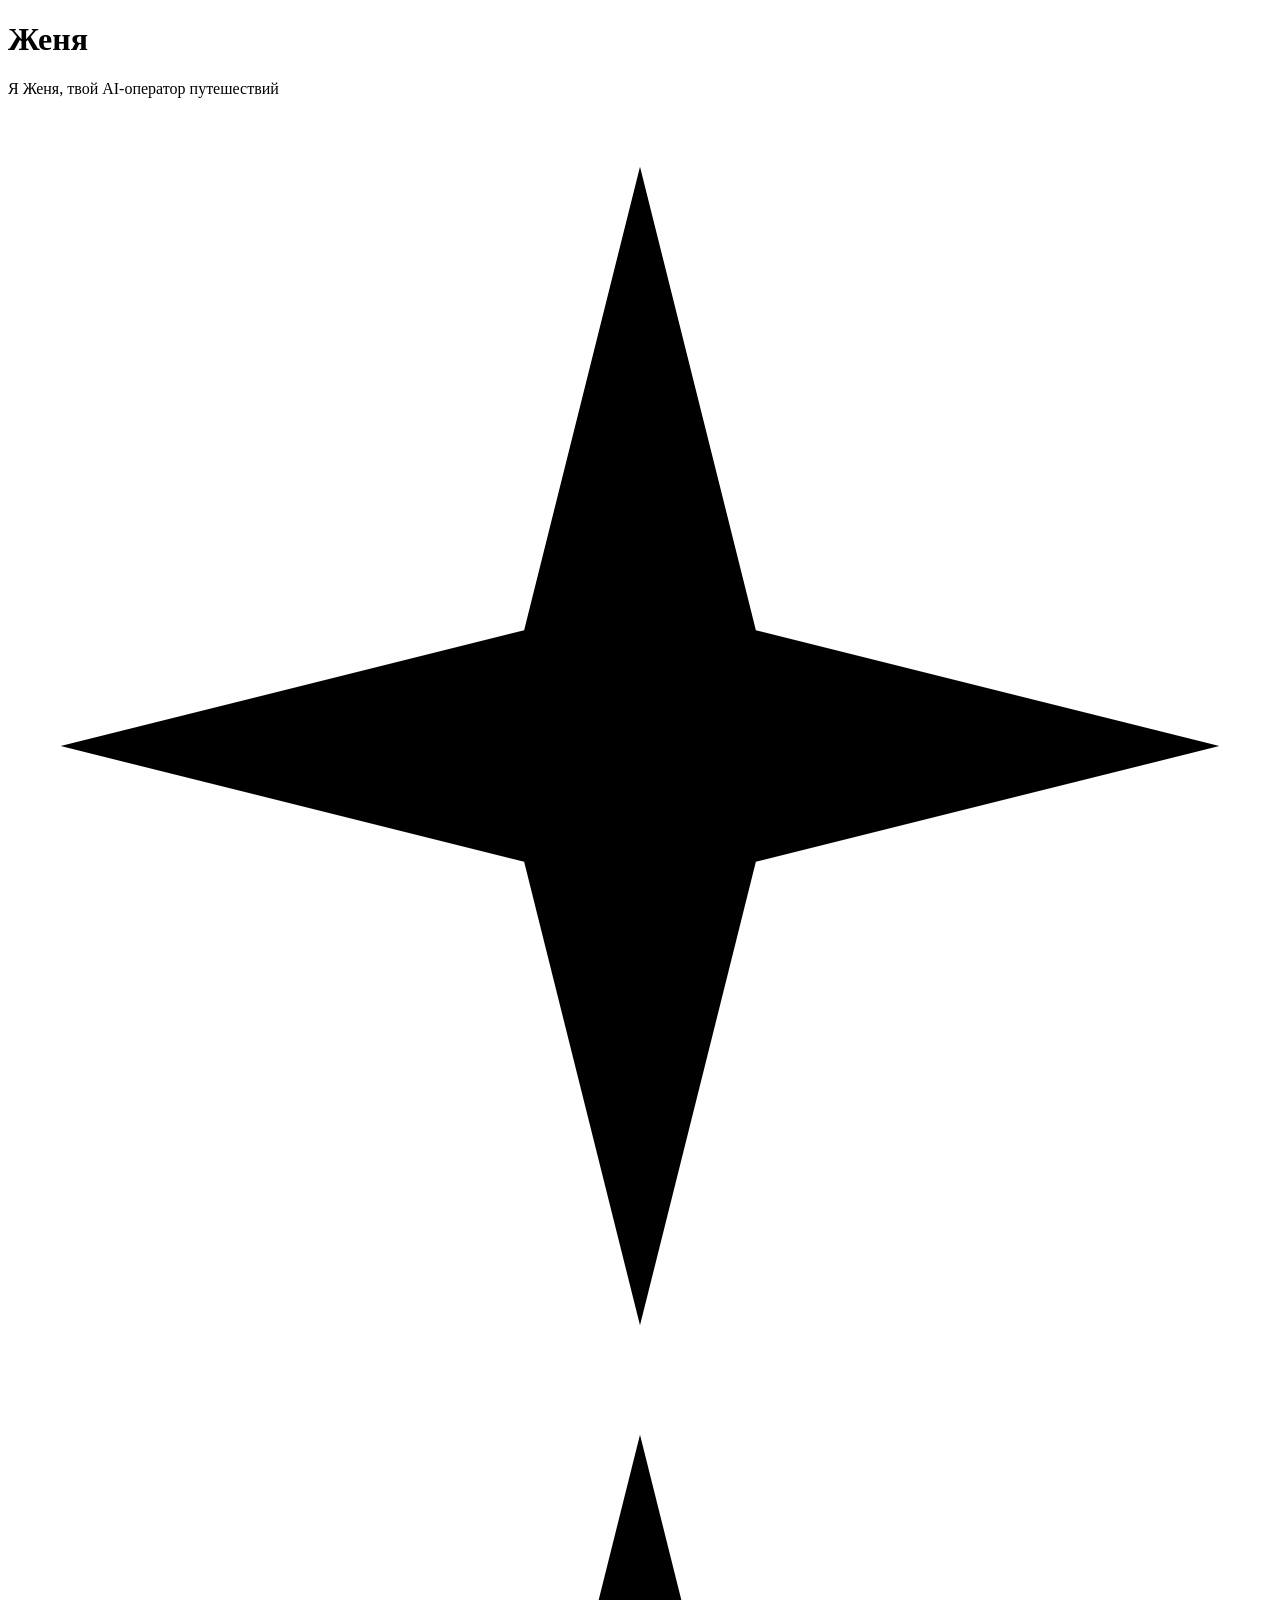
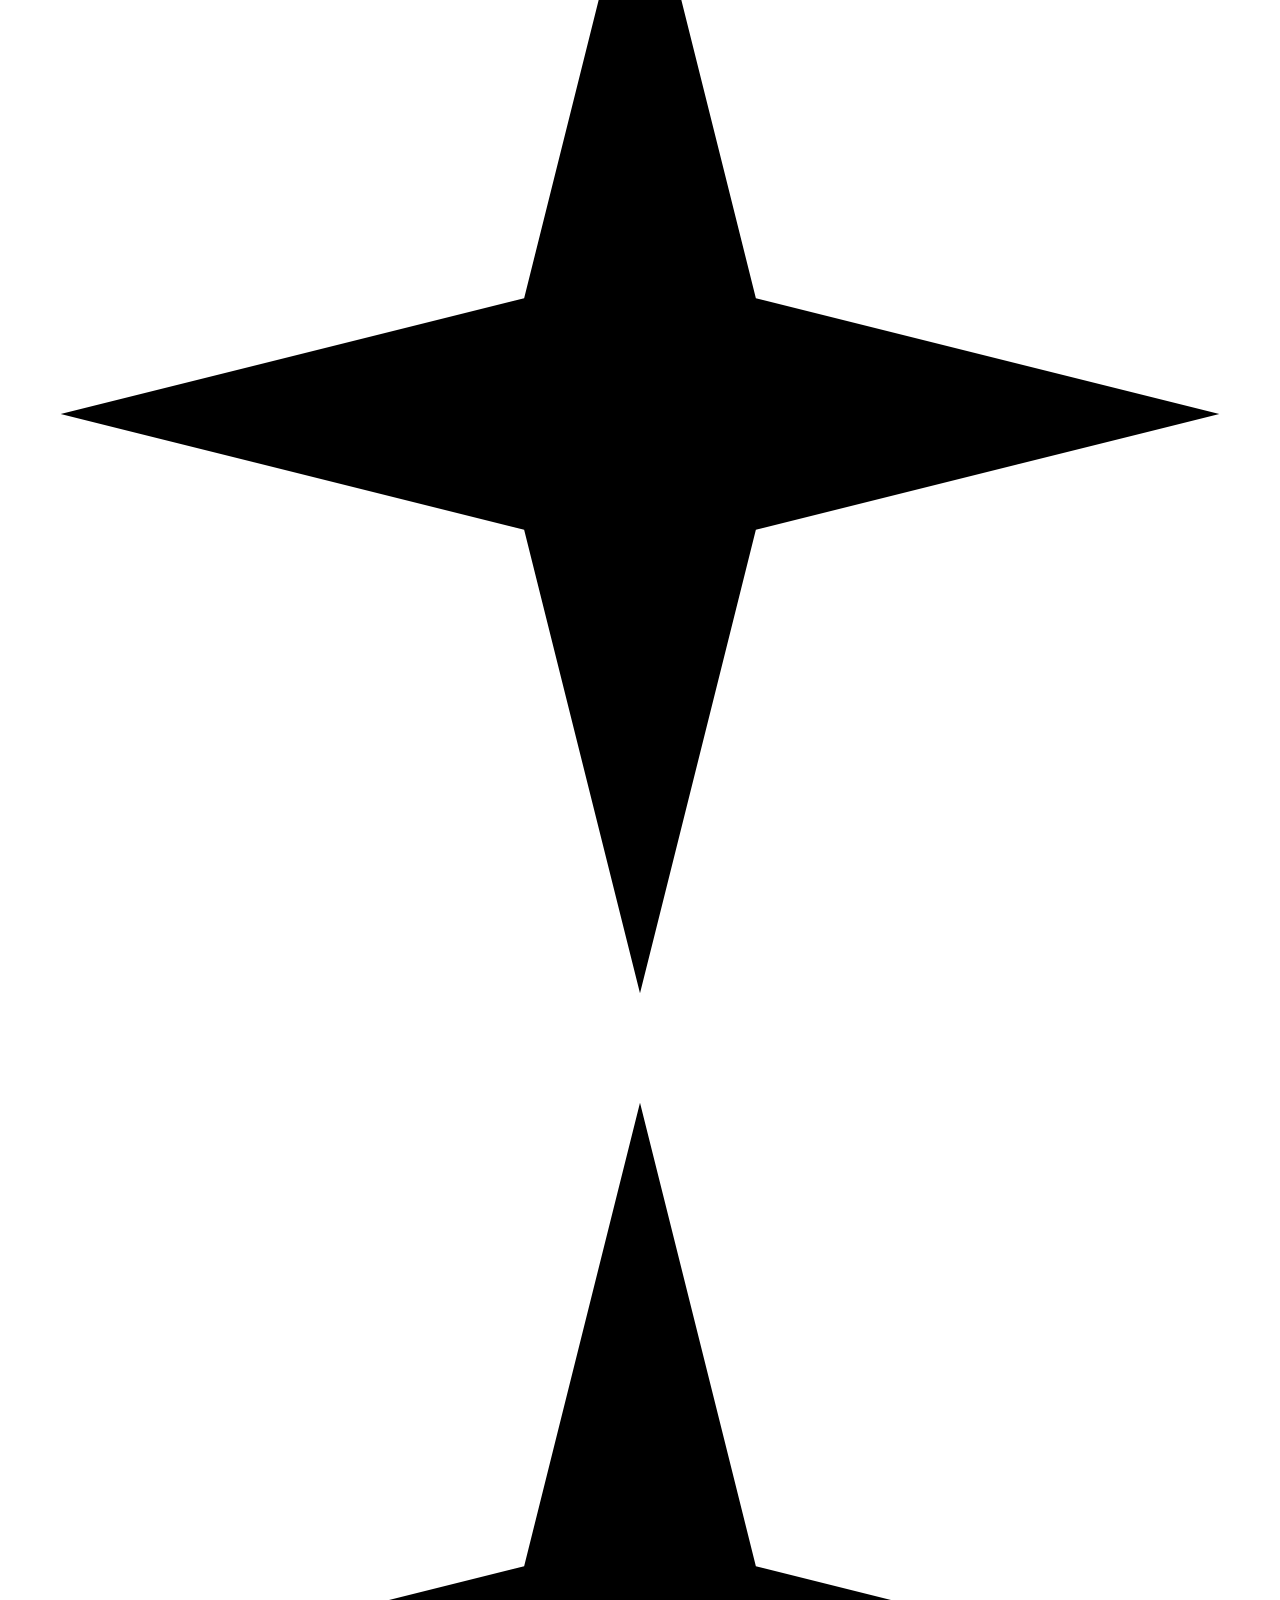
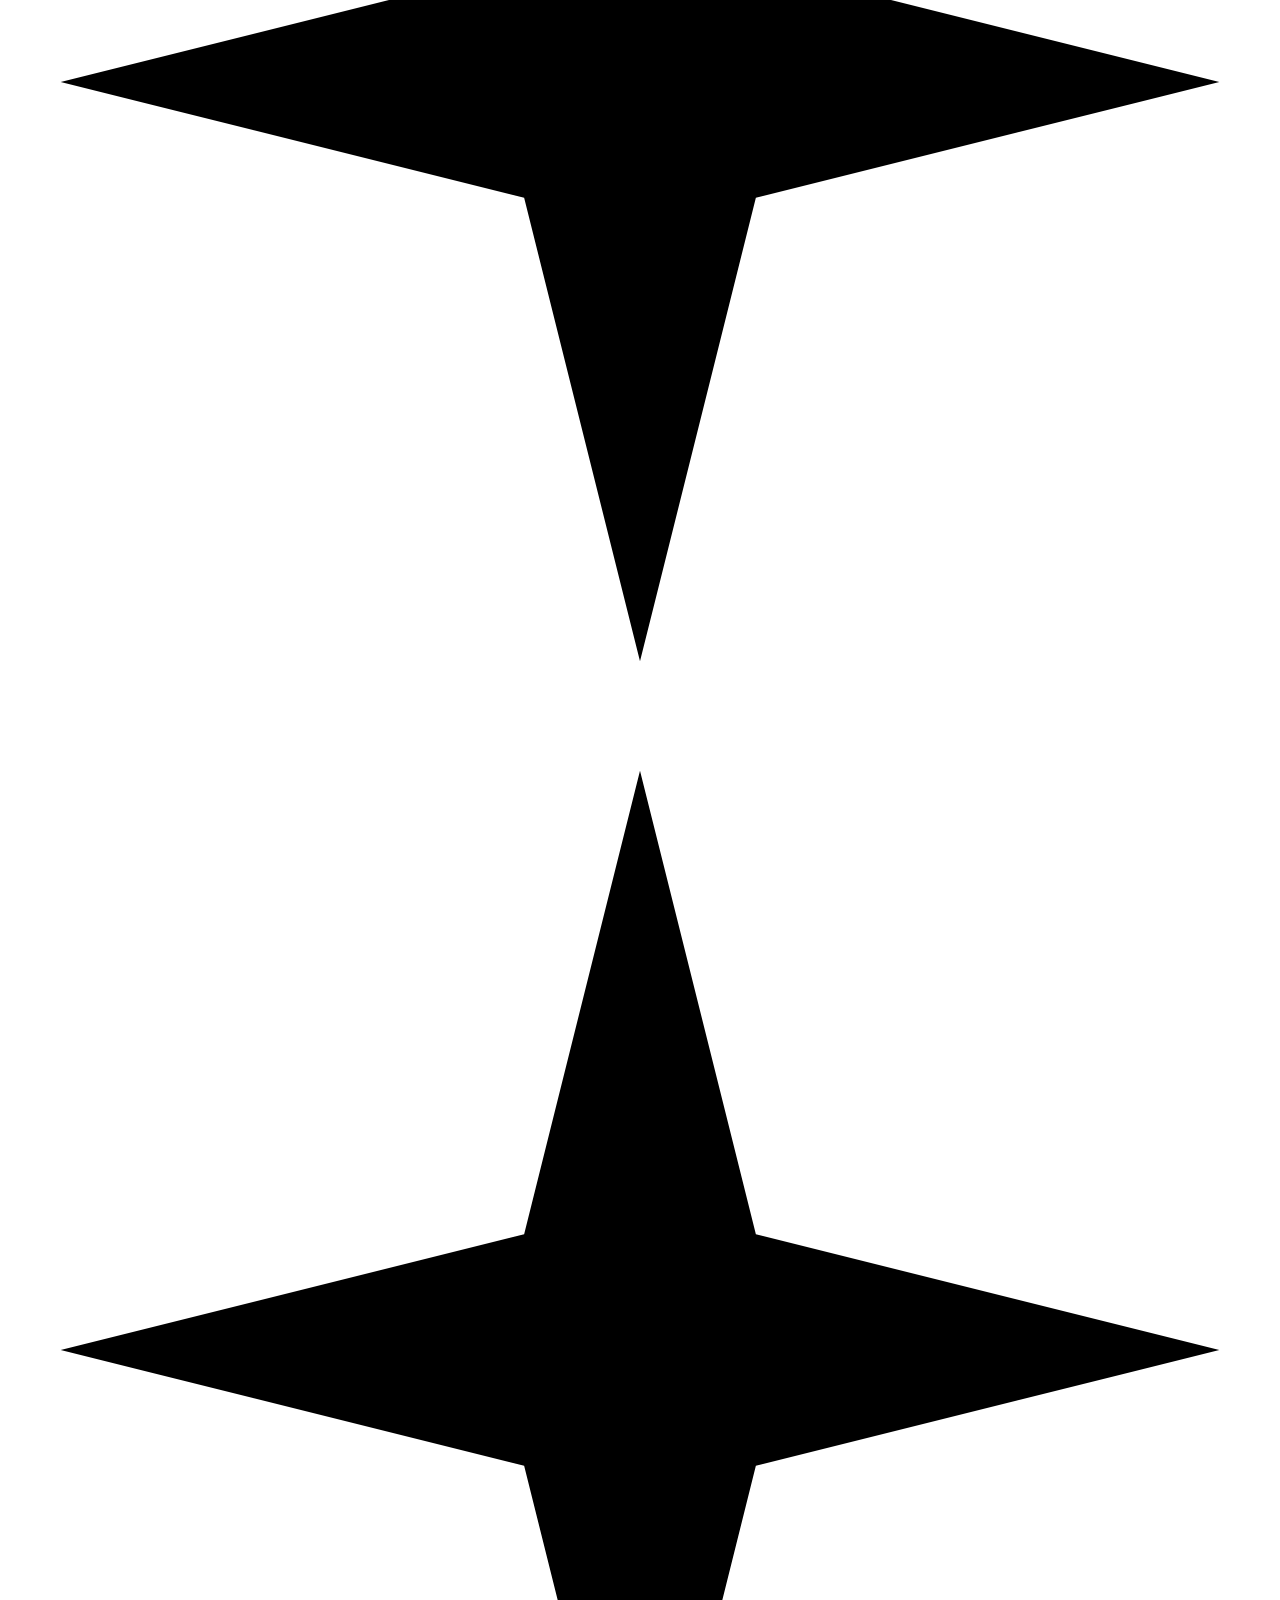
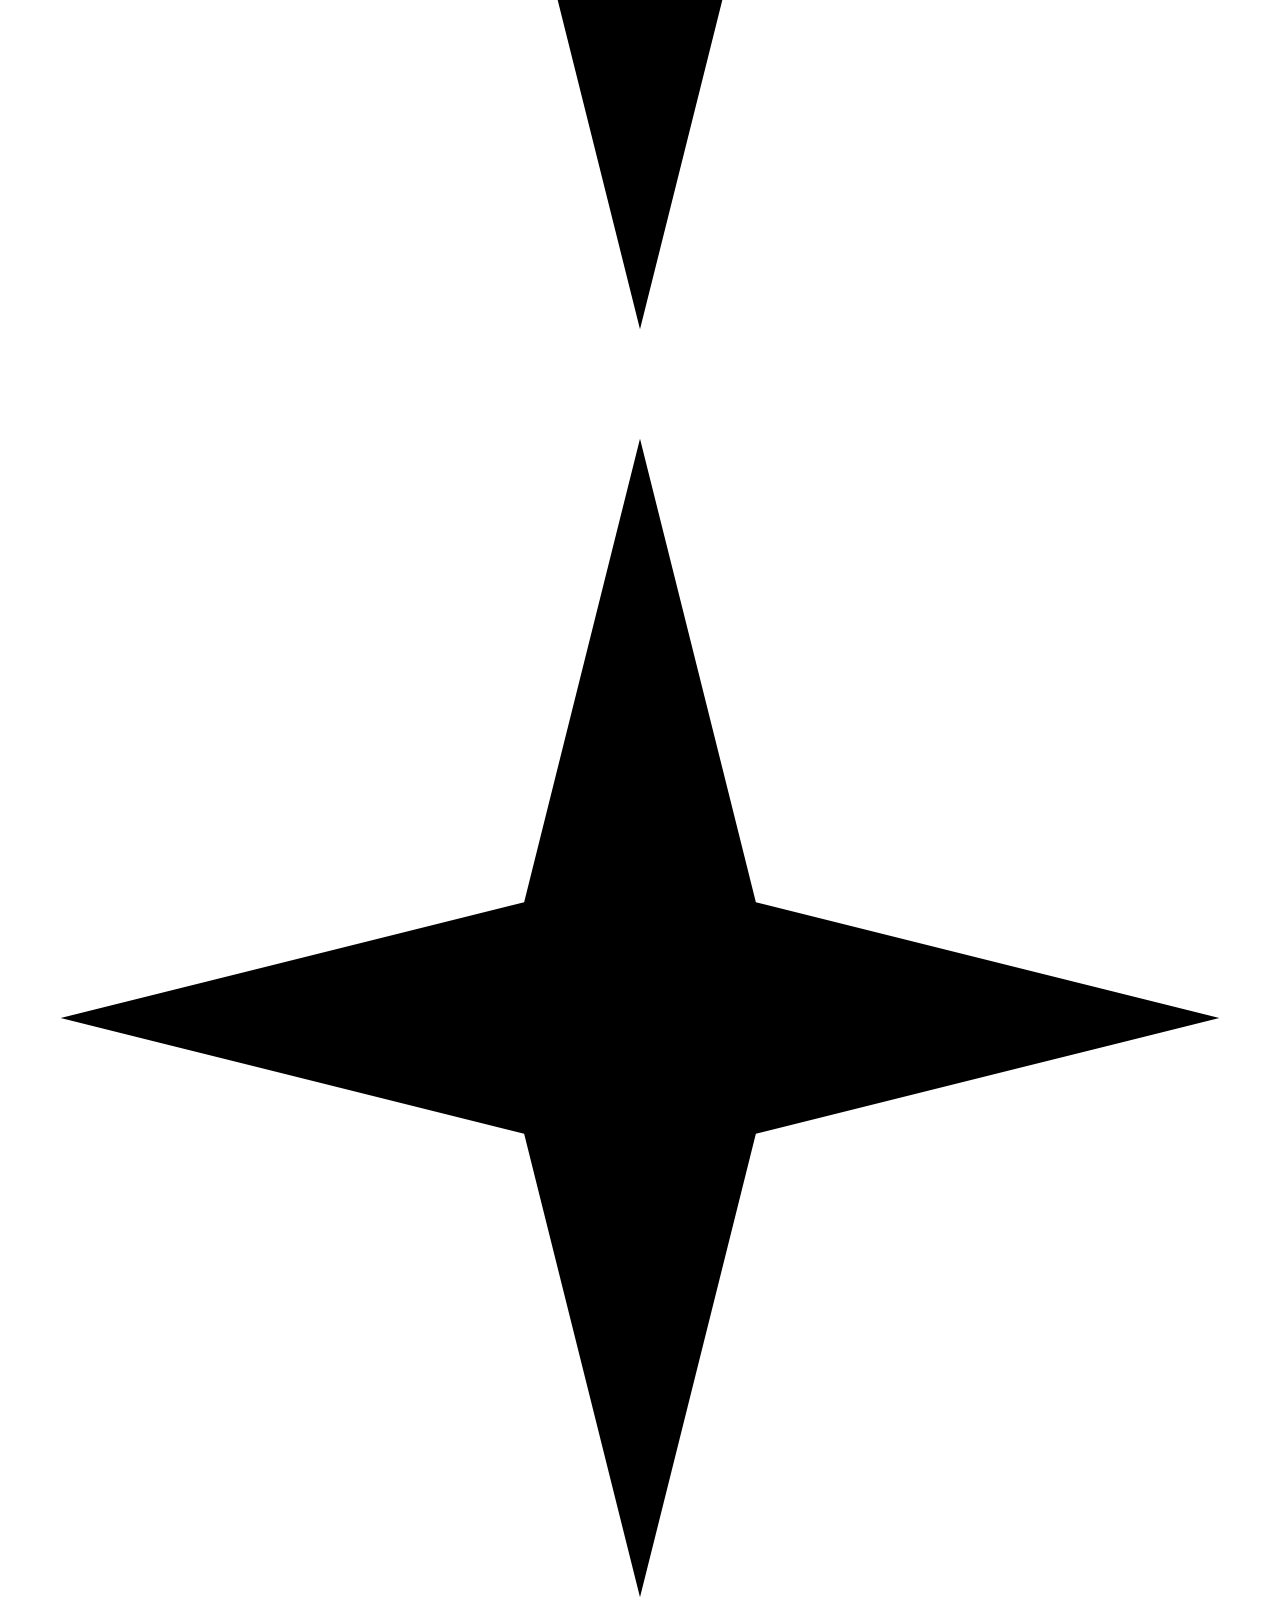
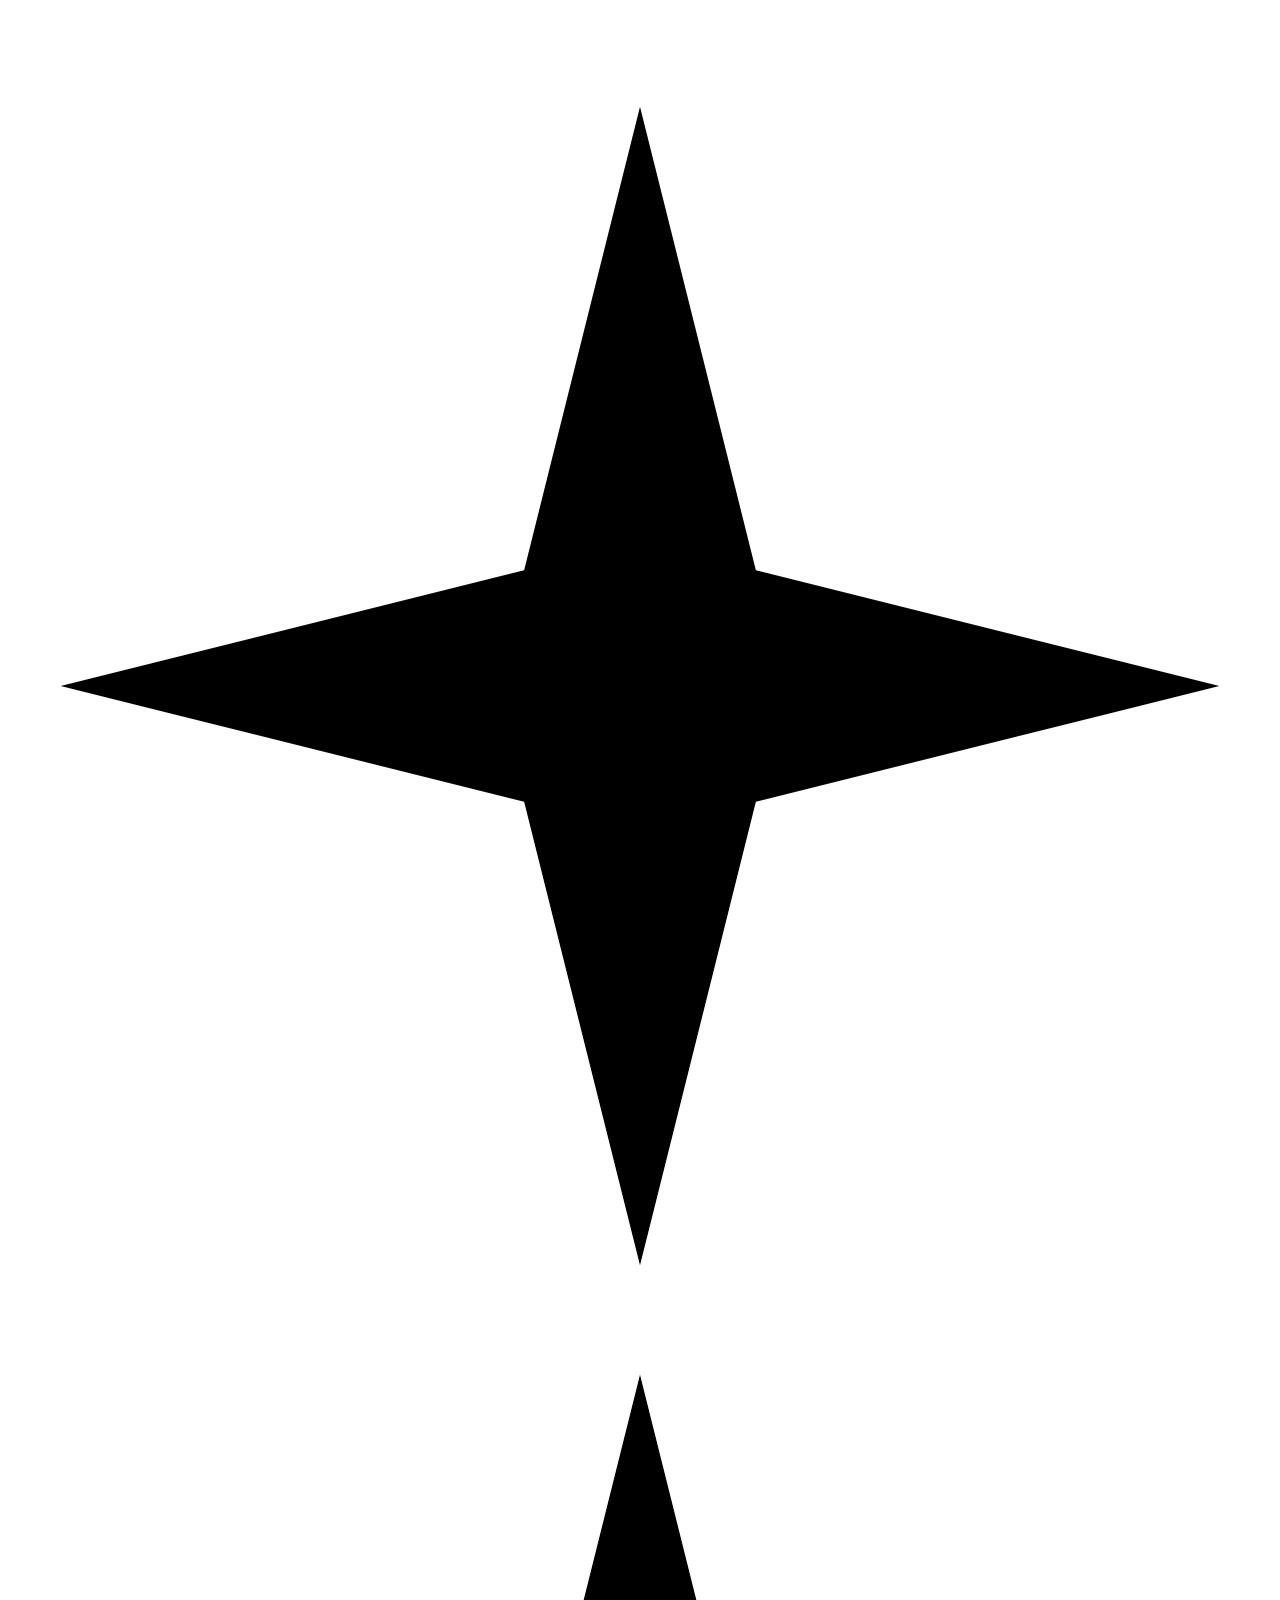
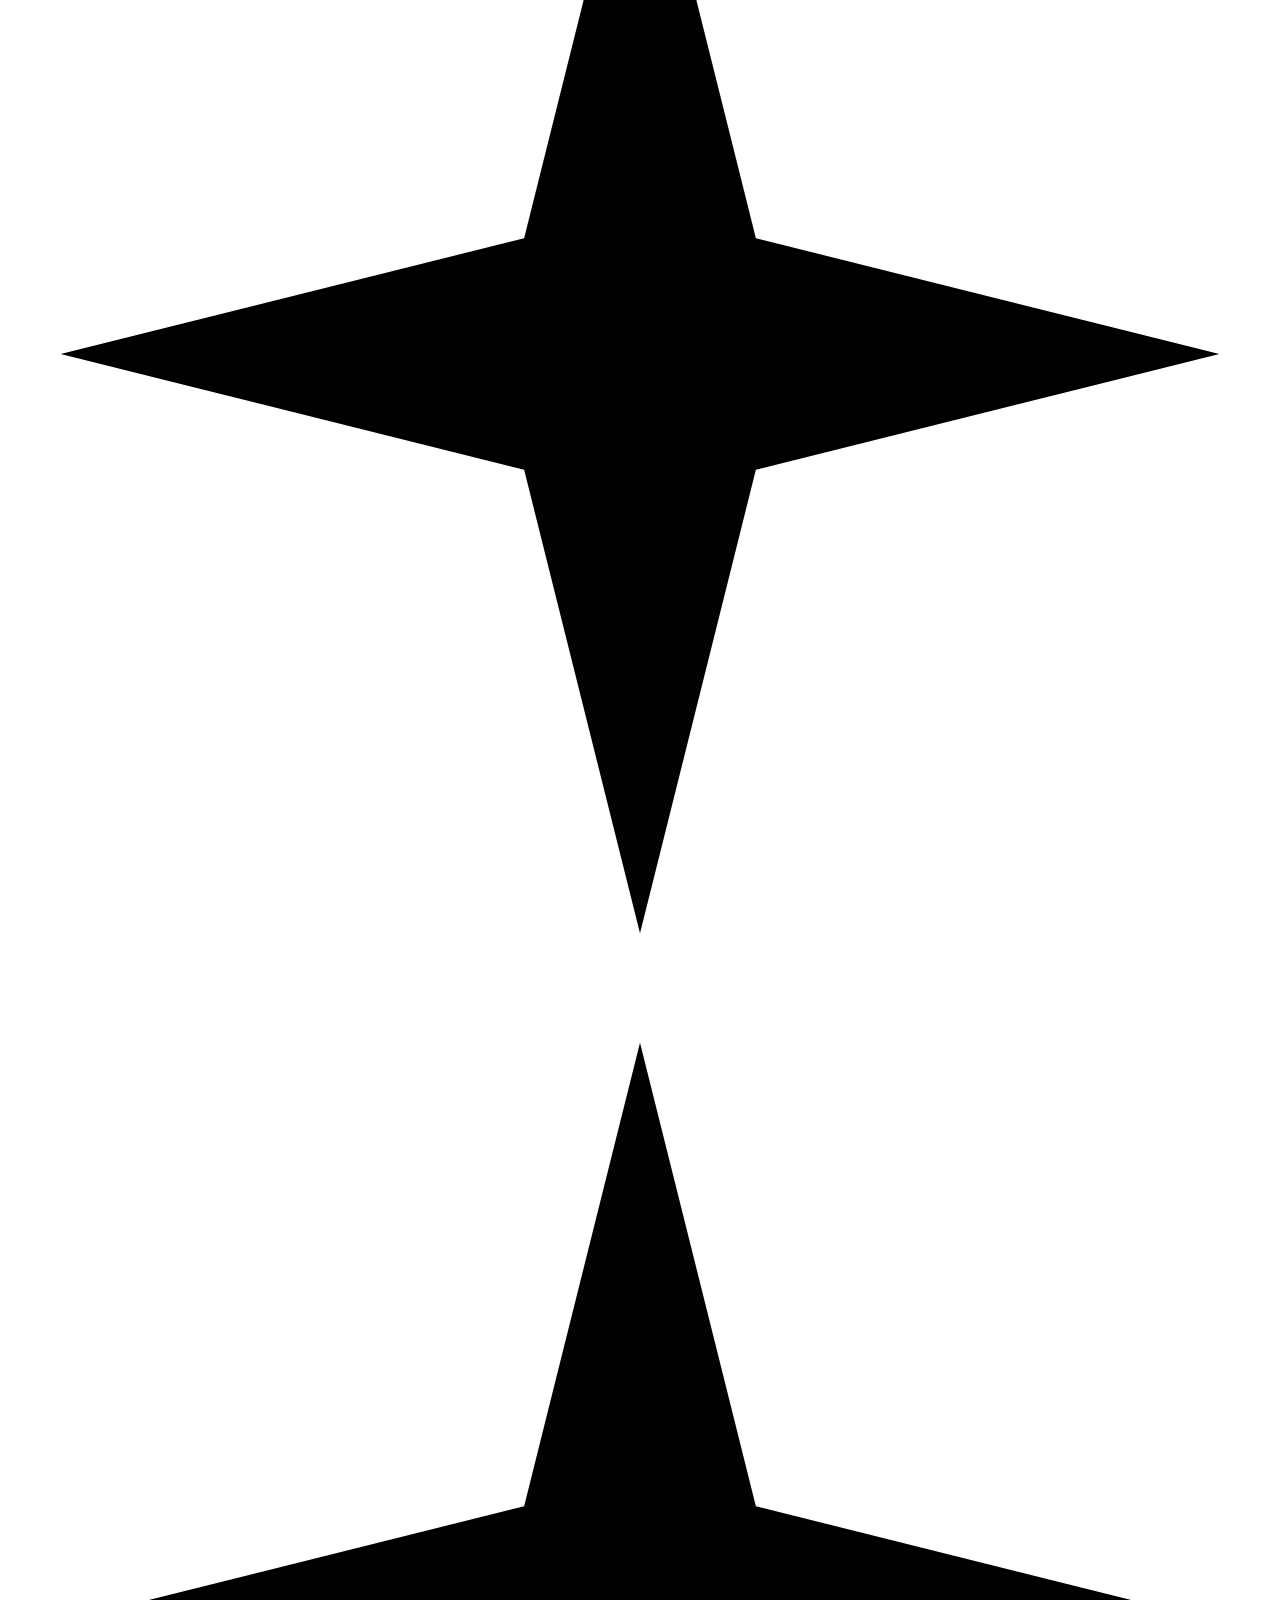
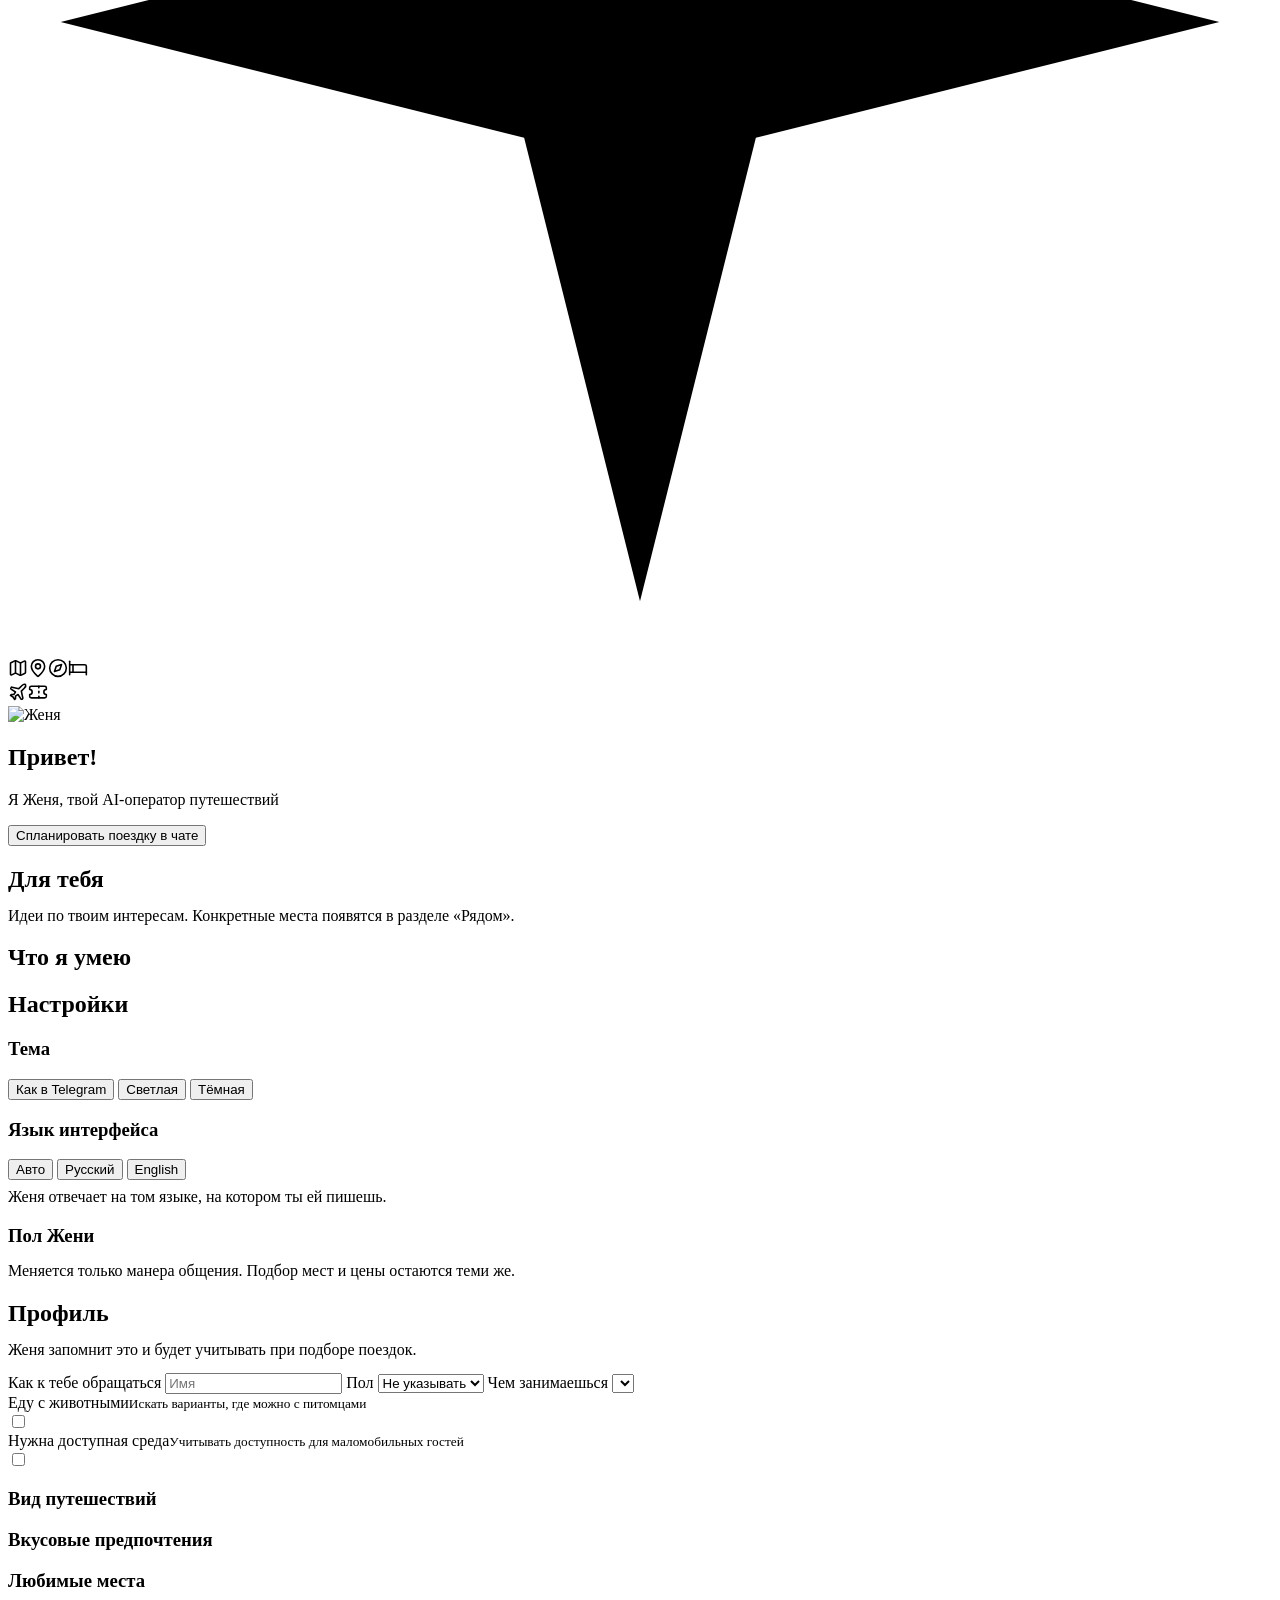
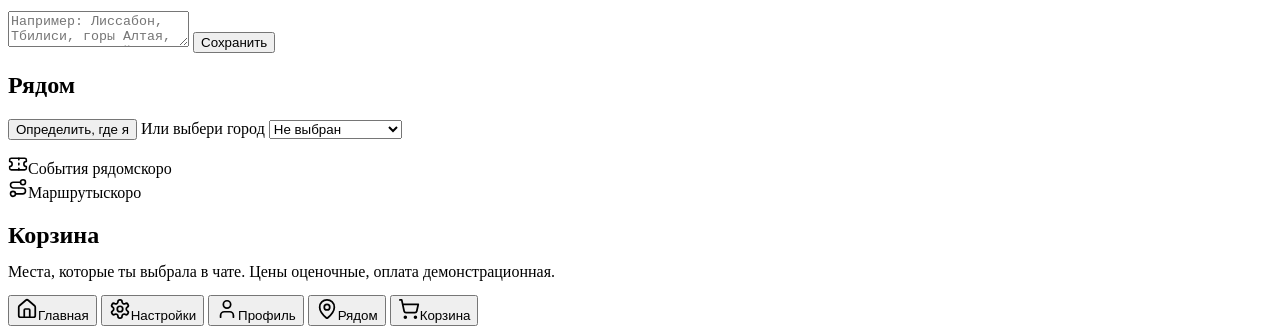
==== commit e29346b3: "webapp reload" ====
--- a/Backend/webapp/index.html
+++ b/Backend/webapp/index.html
@@ -19,16 +19,42 @@
       } catch (e) {}
     })();
   </script>
+  <link rel="preload" as="font" type="font/woff2" href="/static/fonts/manrope-cyrillic-wght-normal.woff2" crossorigin>
+  <link rel="preload" as="font" type="font/woff2" href="/static/fonts/unbounded-cyrillic-wght-normal.woff2" crossorigin>
+  <link rel="stylesheet" href="/static/css/fonts.css">
   <link rel="stylesheet" href="/static/css/theme.css">
   <link rel="stylesheet" href="/static/css/base.css">
   <link rel="stylesheet" href="/static/css/components.css">
+  <link rel="stylesheet" href="/static/css/splash.css">
+  <link rel="stylesheet" href="/static/css/orbit.css">
+  <link rel="stylesheet" href="/static/css/mascot.css">
+  <link rel="stylesheet" href="/static/css/home.css">
+  <link rel="stylesheet" href="/static/css/hero.css">
+  <link rel="stylesheet" href="/static/css/progress.css">
+  <link rel="stylesheet" href="/static/css/polish.css">
+  <link rel="preload" as="image" href="/static/zhenya-logo.webp">
 </head>
 <body>
+
+  <div class="splash" id="splash" role="status" aria-live="polite">
+    <div class="splash-art"><div class="splash-logo"></div></div>
+    <h1>Женя</h1>
+    <p data-i18n="home.tagline">Я Женя, твой AI-оператор путешествий</p>
+    <div class="splash-bar"><i></i></div>
+  </div>
 
   <!-- Главная -->
   <section class="page active" id="page-home">
     <div class="hero">
-      <img src="/static/zhenya.webp" alt="Женя" data-i18n-alt="app.name">
+    <div class="hero-bg" aria-hidden="true">
+            <span class="cloud c1"></span><span class="cloud c2"></span><span class="cloud c3"></span>
+      <span class="spark " style="left:12%;top:70px;animation-delay:0s;transform-origin:center;width:12px;height:12px"><svg viewBox="0 0 24 24" aria-hidden="true"><path d="M12 1l2.2 8.8L23 12l-8.8 2.2L12 23l-2.2-8.8L1 12l8.8-2.2z"/></svg></span><span class="spark blue" style="left:84%;top:64px;animation-delay:1.2s;transform-origin:center;width:14px;height:14px"><svg viewBox="0 0 24 24" aria-hidden="true"><path d="M12 1l2.2 8.8L23 12l-8.8 2.2L12 23l-2.2-8.8L1 12l8.8-2.2z"/></svg></span><span class="spark blue" style="left:8%;top:300px;animation-delay:0.6s;transform-origin:center;width:11px;height:11px"><svg viewBox="0 0 24 24" aria-hidden="true"><path d="M12 1l2.2 8.8L23 12l-8.8 2.2L12 23l-2.2-8.8L1 12l8.8-2.2z"/></svg></span><span class="spark " style="left:90%;top:250px;animation-delay:1.8s;transform-origin:center;width:15px;height:15px"><svg viewBox="0 0 24 24" aria-hidden="true"><path d="M12 1l2.2 8.8L23 12l-8.8 2.2L12 23l-2.2-8.8L1 12l8.8-2.2z"/></svg></span><span class="spark " style="left:22%;top:470px;animation-delay:2.2s;transform-origin:center;width:12px;height:12px"><svg viewBox="0 0 24 24" aria-hidden="true"><path d="M12 1l2.2 8.8L23 12l-8.8 2.2L12 23l-2.2-8.8L1 12l8.8-2.2z"/></svg></span><span class="spark blue" style="left:78%;top:440px;animation-delay:0.3s;transform-origin:center;width:14px;height:14px"><svg viewBox="0 0 24 24" aria-hidden="true"><path d="M12 1l2.2 8.8L23 12l-8.8 2.2L12 23l-2.2-8.8L1 12l8.8-2.2z"/></svg></span><span class="spark blue" style="left:50%;top:36px;animation-delay:2.5s;transform-origin:center;width:11px;height:11px"><svg viewBox="0 0 24 24" aria-hidden="true"><path d="M12 1l2.2 8.8L23 12l-8.8 2.2L12 23l-2.2-8.8L1 12l8.8-2.2z"/></svg></span><span class="spark " style="left:94%;top:380px;animation-delay:1s;transform-origin:center;width:12px;height:12px"><svg viewBox="0 0 24 24" aria-hidden="true"><path d="M12 1l2.2 8.8L23 12l-8.8 2.2L12 23l-2.2-8.8L1 12l8.8-2.2z"/></svg></span>
+    </div>
+      <div class="hero-art">
+        <div class="orbit" style="--t:26s"><span class="o" style="--a:0deg;--r:128px"><span class="chip-o "><svg viewBox="0 0 24 24" width="20" height="20" fill="none" stroke="currentColor" stroke-width="1.9" stroke-linecap="round" stroke-linejoin="round" aria-hidden="true"><path d="M14.106 5.553a2 2 0 0 0 1.788 0l3.659-1.83A1 1 0 0 1 21 4.619v12.764a1 1 0 0 1-.553.894l-4.553 2.277a2 2 0 0 1-1.788 0l-4.212-2.106a2 2 0 0 0-1.788 0l-3.659 1.83A1 1 0 0 1 3 19.381V6.618a1 1 0 0 1 .553-.894l4.553-2.277a2 2 0 0 1 1.788 0z"/><path d="M15 5.764v15"/><path d="M9 3.236v15"/></svg></span></span><span class="o" style="--a:90deg;--r:128px"><span class="chip-o warm"><svg viewBox="0 0 24 24" width="20" height="20" fill="none" stroke="currentColor" stroke-width="1.9" stroke-linecap="round" stroke-linejoin="round" aria-hidden="true"><path d="M20 10c0 4.993-5.539 10.193-7.399 11.799a1 1 0 0 1-1.202 0C9.539 20.193 4 14.993 4 10a8 8 0 0 1 16 0"/><circle cx="12" cy="10" r="3"/></svg></span></span><span class="o" style="--a:180deg;--r:128px"><span class="chip-o "><svg viewBox="0 0 24 24" width="20" height="20" fill="none" stroke="currentColor" stroke-width="1.9" stroke-linecap="round" stroke-linejoin="round" aria-hidden="true"><circle cx="12" cy="12" r="10"/><polygon points="16.24 7.76 14.12 14.12 7.76 16.24 9.88 9.88 16.24 7.76"/></svg></span></span><span class="o" style="--a:270deg;--r:128px"><span class="chip-o warm"><svg viewBox="0 0 24 24" width="20" height="20" fill="none" stroke="currentColor" stroke-width="1.9" stroke-linecap="round" stroke-linejoin="round" aria-hidden="true"><path d="M2 4v16"/><path d="M2 8h18a2 2 0 0 1 2 2v10"/><path d="M2 17h20"/><path d="M6 8v9"/></svg></span></span></div>
+        <div class="orbit far rev" style="--t:38s"><span class="o" style="--a:45deg;--r:162px"><span class="chip-o "><svg viewBox="0 0 24 24" width="20" height="20" fill="none" stroke="currentColor" stroke-width="1.9" stroke-linecap="round" stroke-linejoin="round" aria-hidden="true"><path d="M17.8 19.2 16 11l3.5-3.5C21 6 21.5 4 21 3c-1-.5-3 0-4.5 1.5L13 8 4.8 6.2c-.5-.1-.9.1-1.1.5l-.3.5c-.2.5-.1 1 .3 1.3L9 12l-2 3H4l-1 1 3 2 2 3 1-1v-3l3-2 3.5 5.3c.3.4.8.5 1.3.3l.5-.2c.4-.3.6-.7.5-1.2z"/></svg></span></span><span class="o" style="--a:225deg;--r:162px"><span class="chip-o cool"><svg viewBox="0 0 24 24" width="20" height="20" fill="none" stroke="currentColor" stroke-width="1.9" stroke-linecap="round" stroke-linejoin="round" aria-hidden="true"><path d="M2 9a3 3 0 0 1 0 6v2a2 2 0 0 0 2 2h16a2 2 0 0 0 2-2v-2a3 3 0 0 1 0-6V7a2 2 0 0 0-2-2H4a2 2 0 0 0-2 2Z"/><path d="M13 5v2"/><path d="M13 17v2"/><path d="M13 11v2"/></svg></span></span></div>
+        <img src="/static/zhenya.webp" alt="Женя" data-i18n-alt="app.name">
+      </div>
       <h1 id="greeting" data-i18n="home.hello">Привет!</h1>
       <p data-i18n="home.tagline">Я Женя, твой AI-оператор путешествий</p>
       <button class="hero-btn" id="cta-chat" type="button" data-i18n="home.cta">Спланировать поездку в чате</button>
@@ -77,6 +103,8 @@
   <section class="page" id="page-profile">
     <h2 data-i18n="profile.title">Профиль</h2>
     <p class="hint" style="margin: -6px 0 14px;" data-i18n="profile.hint">Женя запомнит это и будет учитывать при подборе поездок.</p>
+
+    <div class="progress-card" id="profile-progress"></div>
 
     <div class="card">
       <label class="field"><span data-i18n="profile.name">Как к тебе обращаться</span>
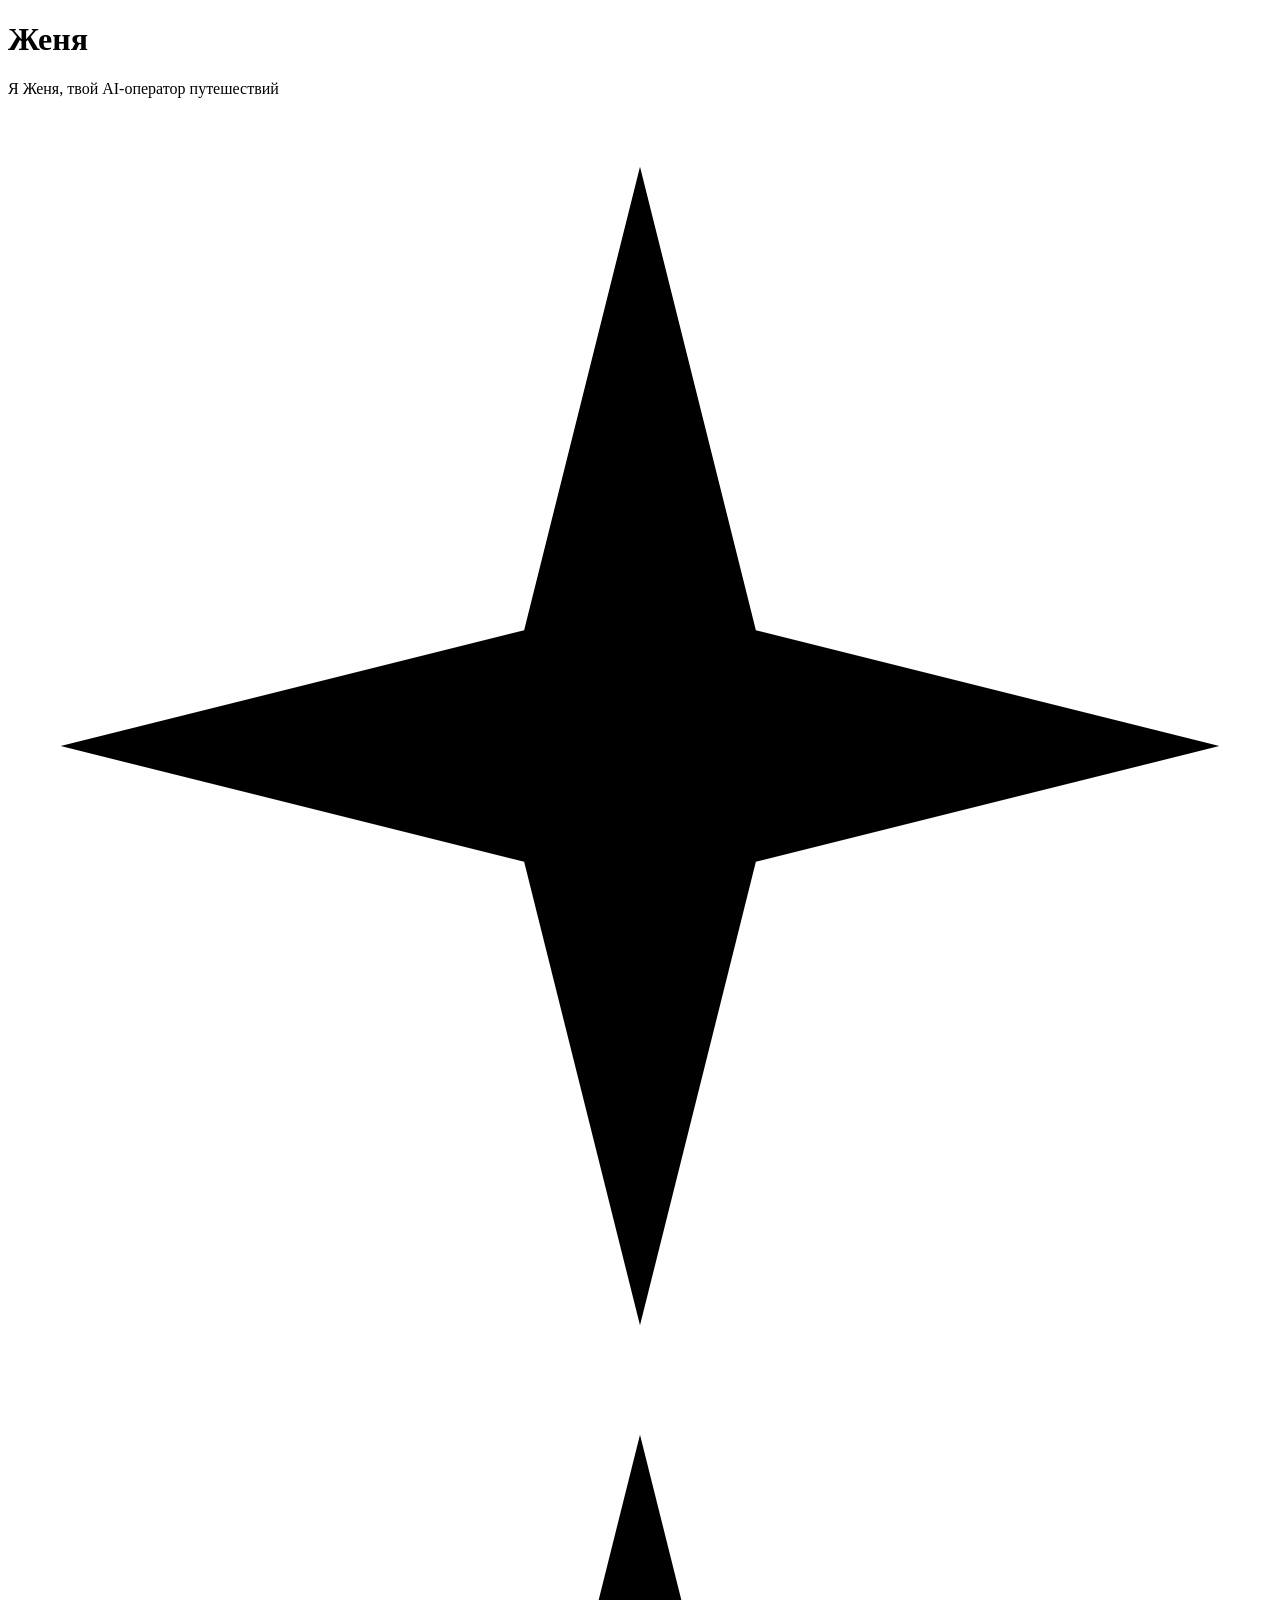
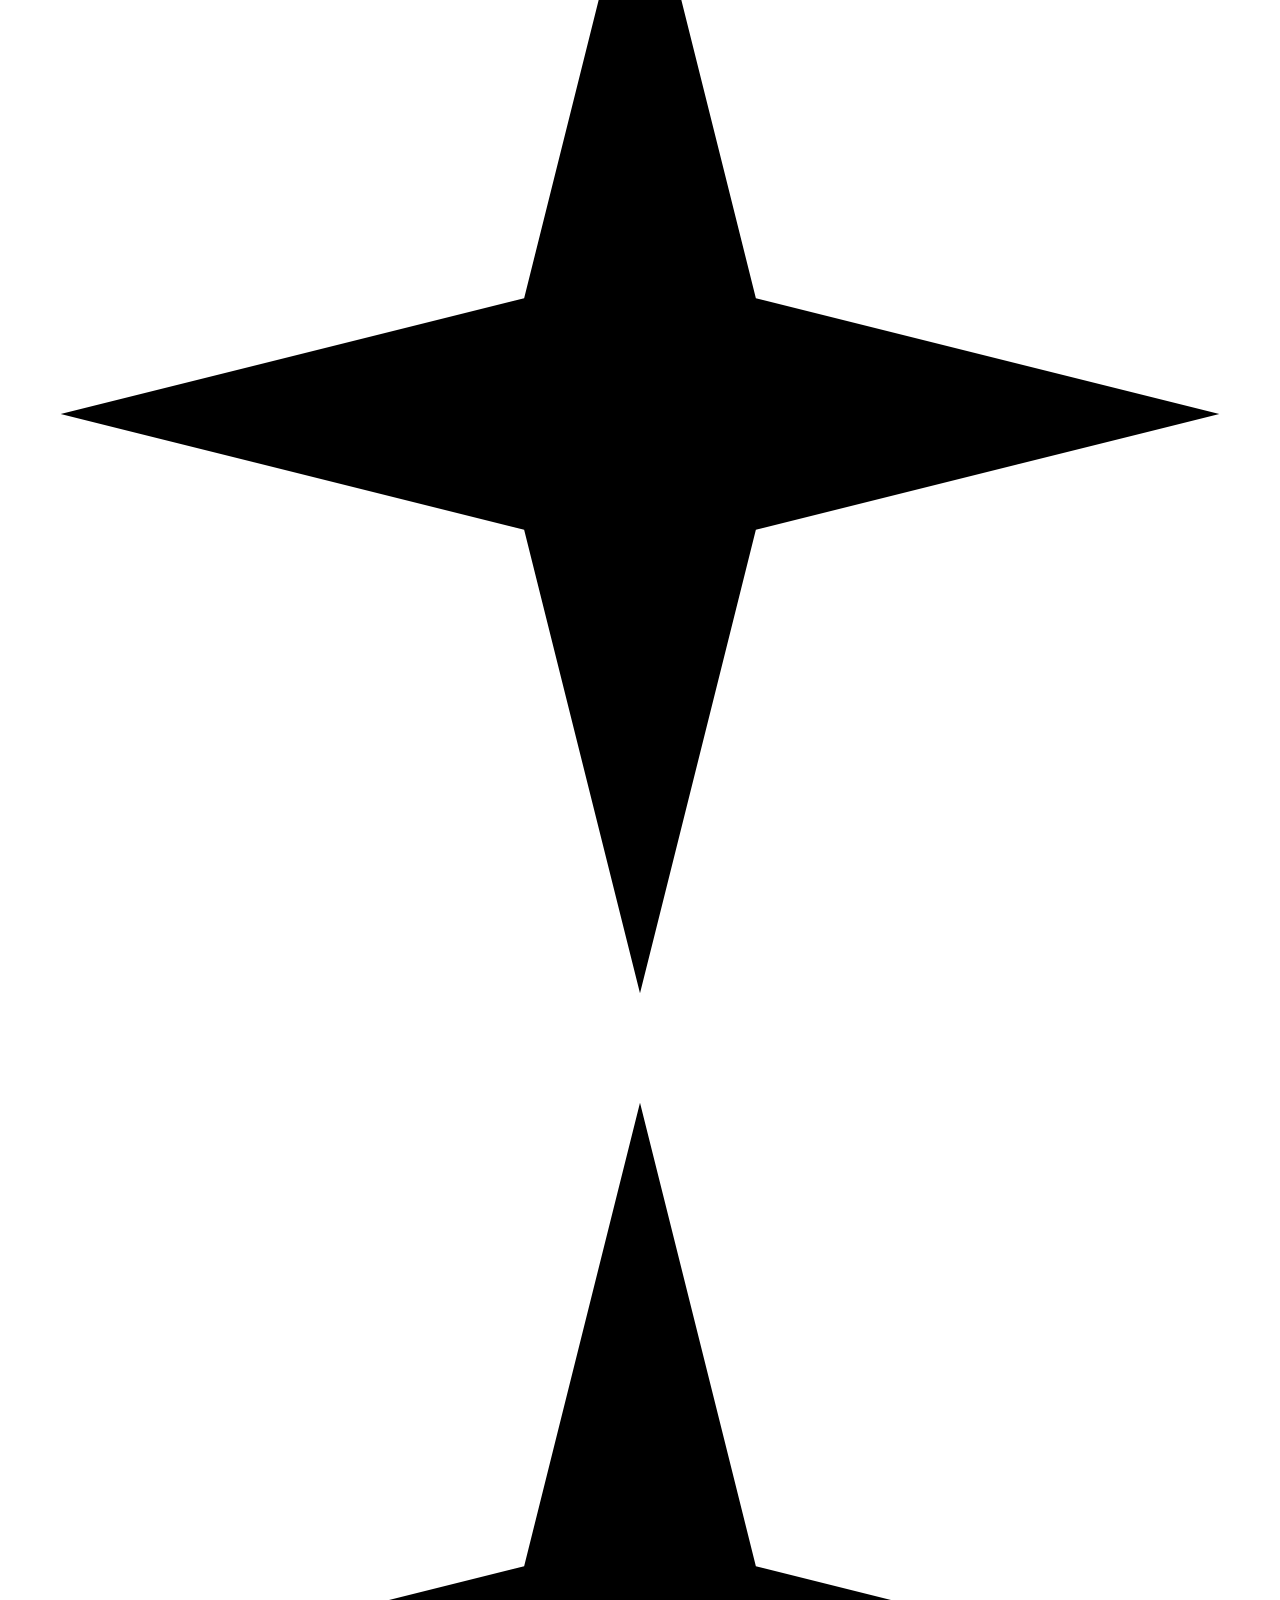
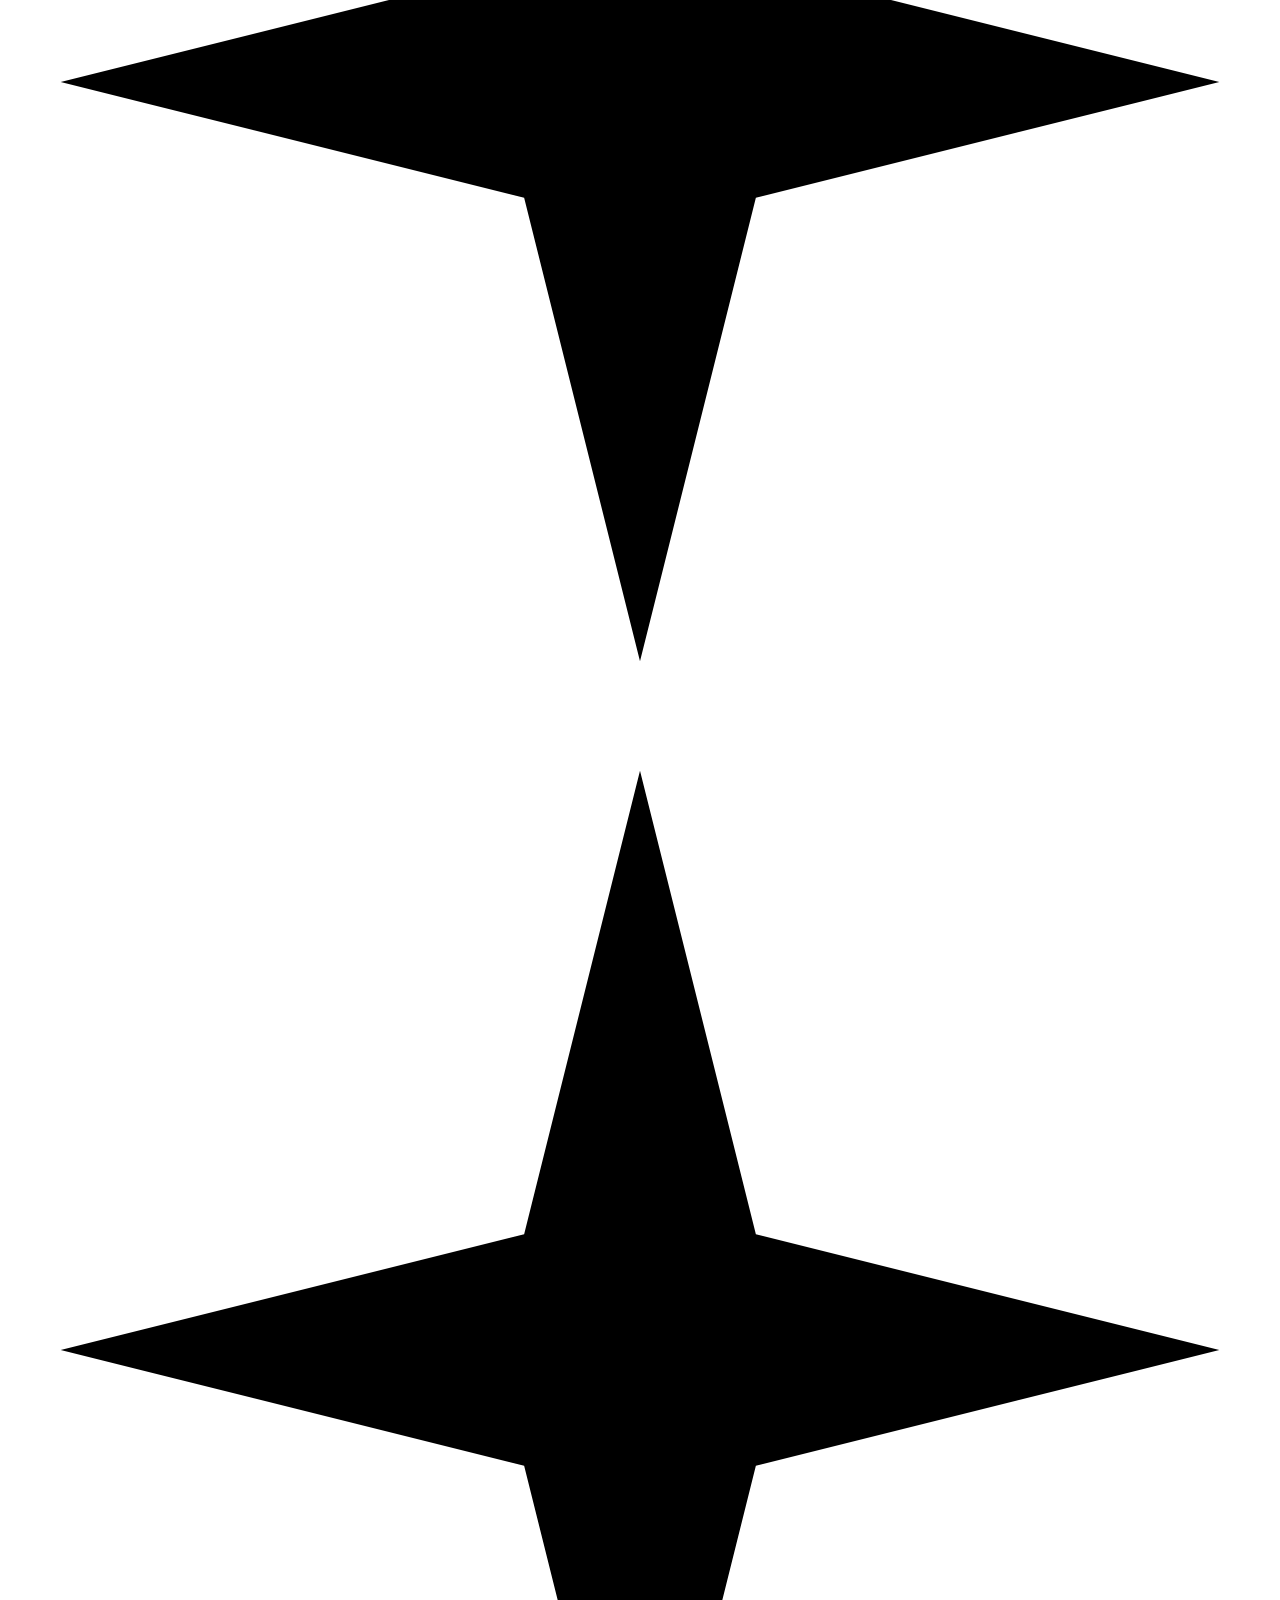
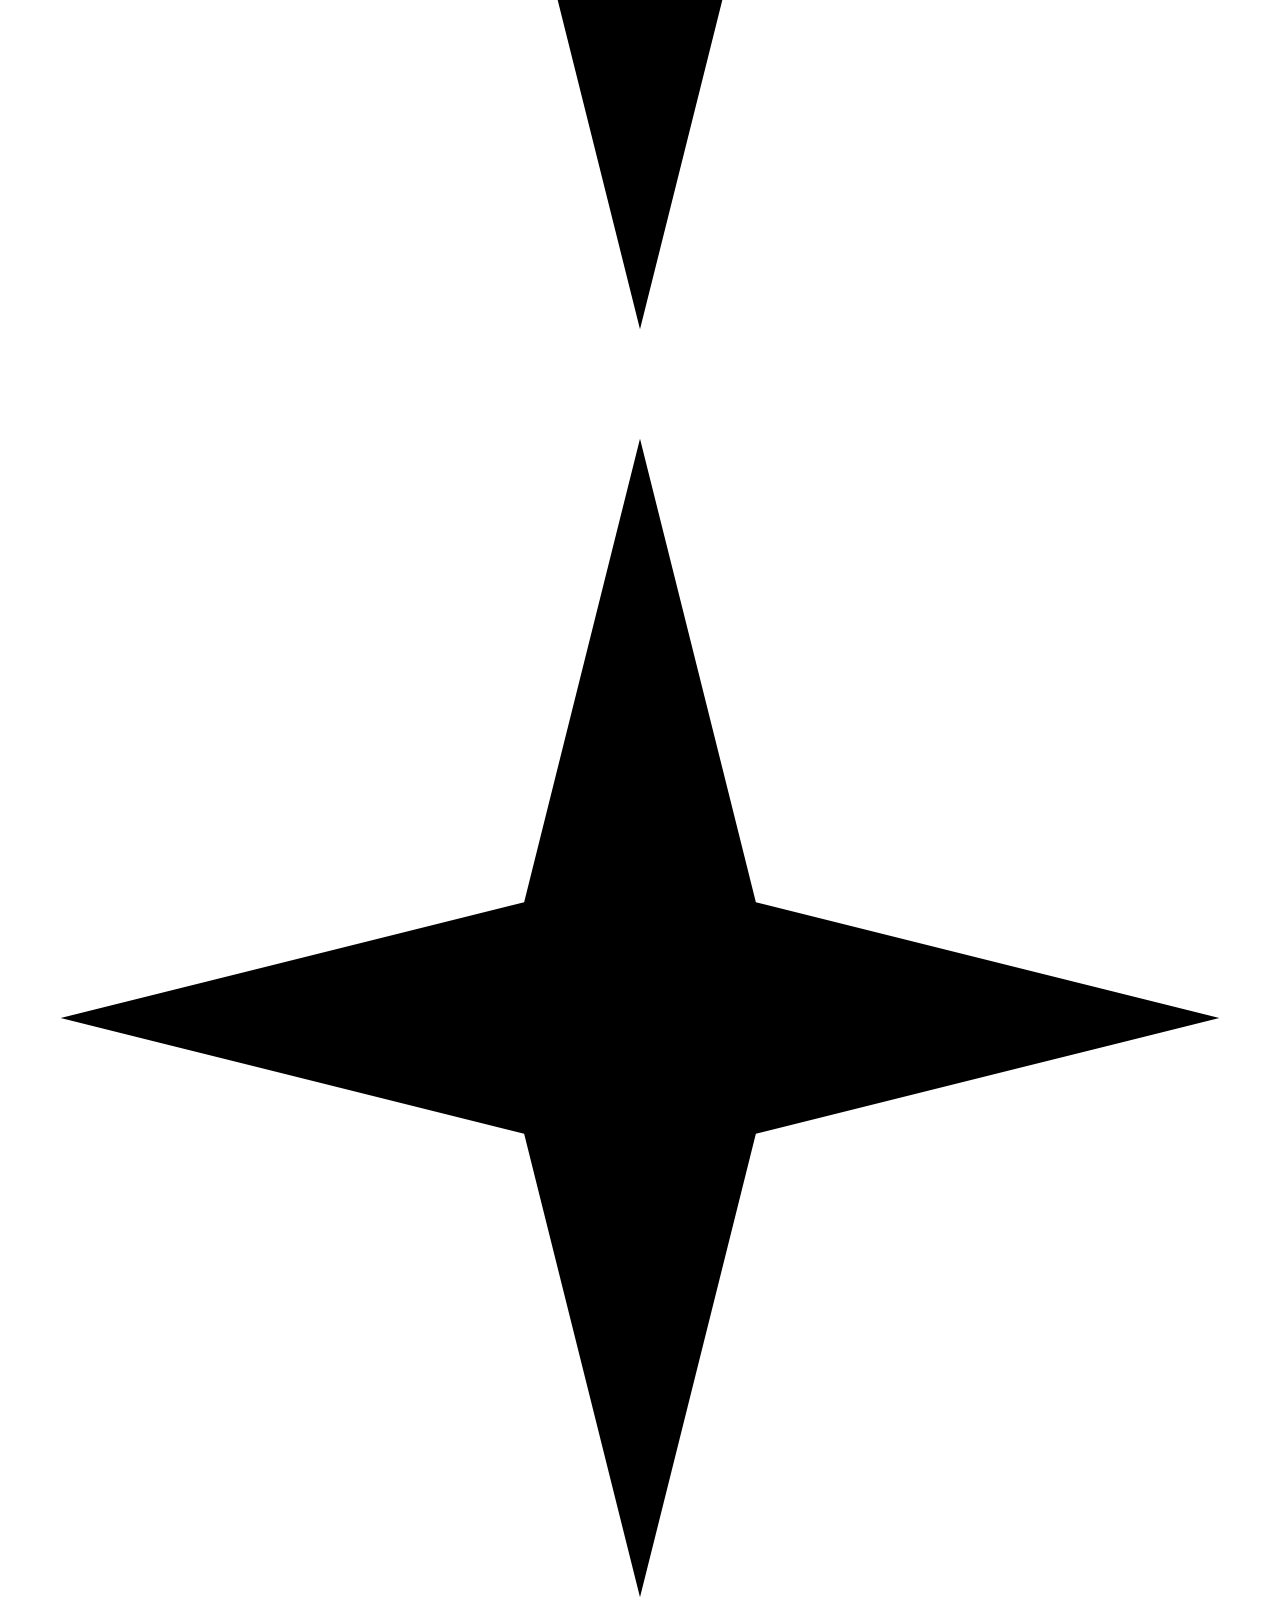
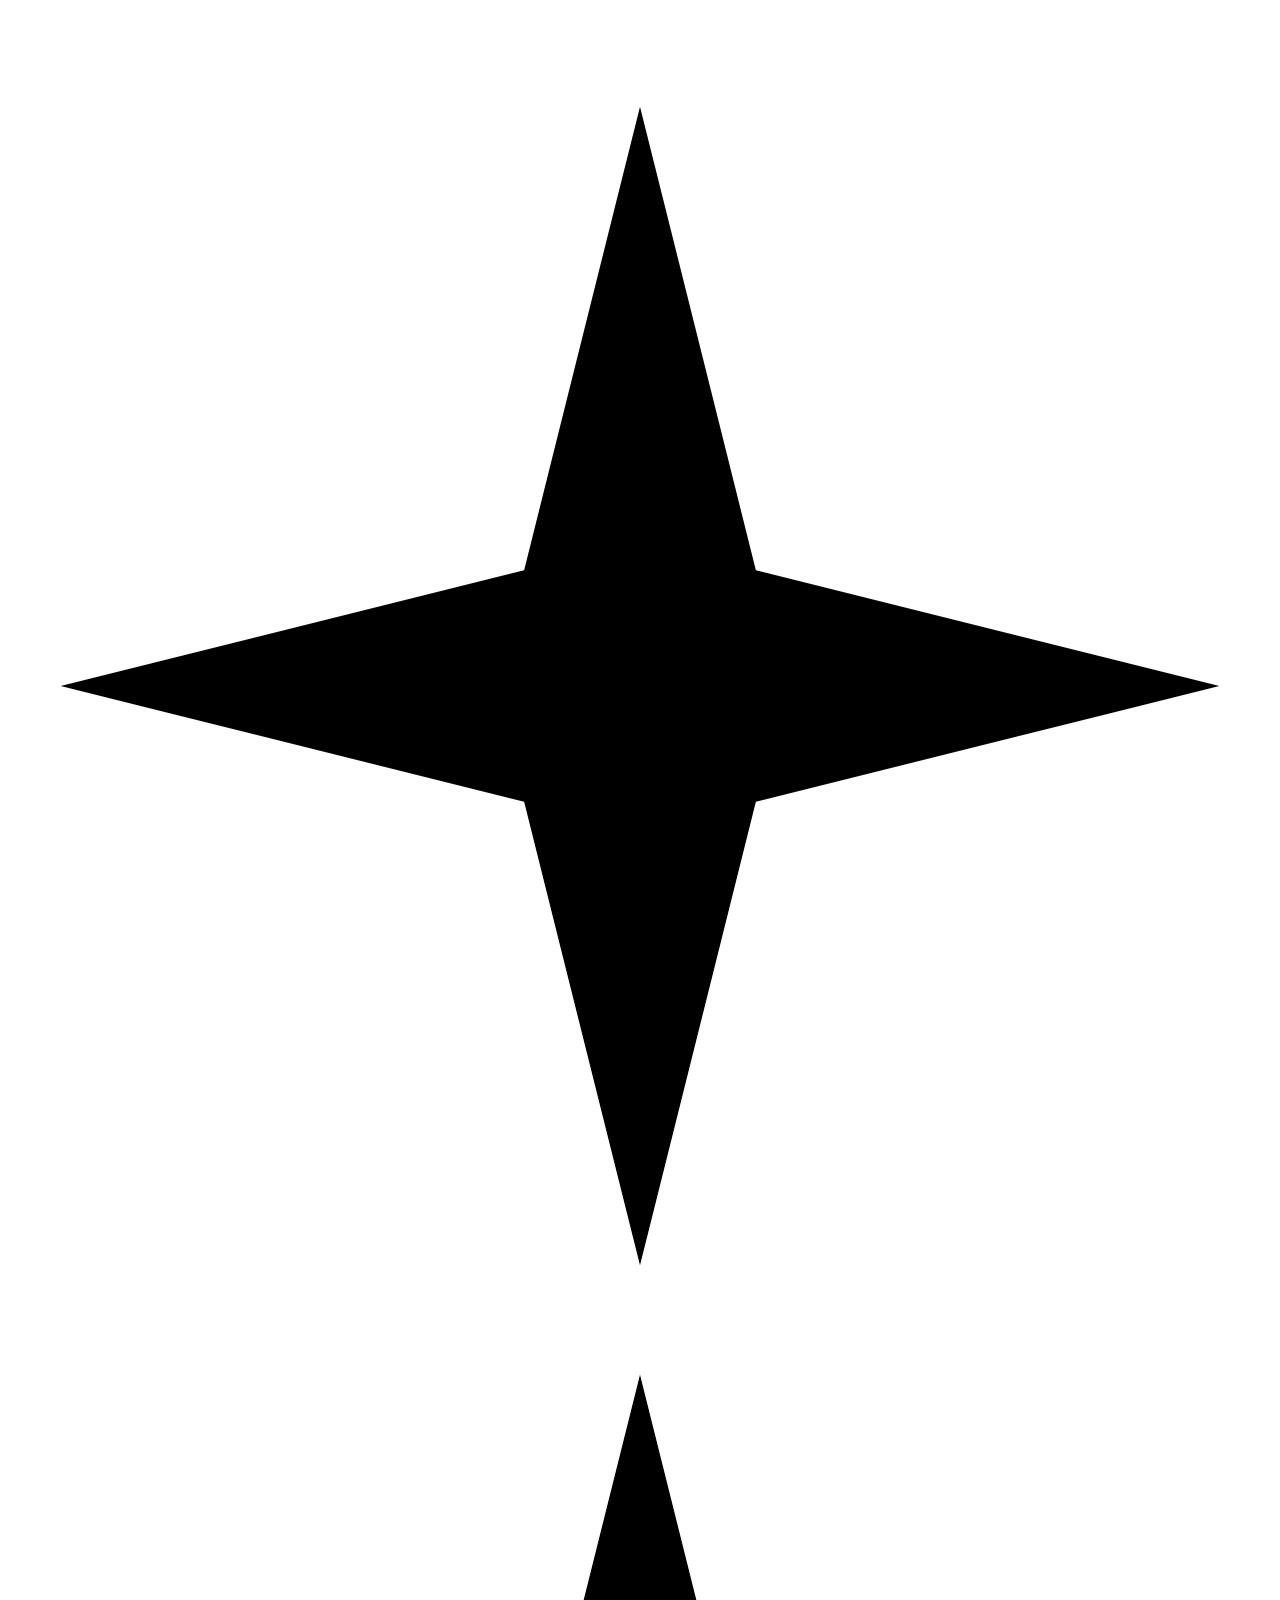
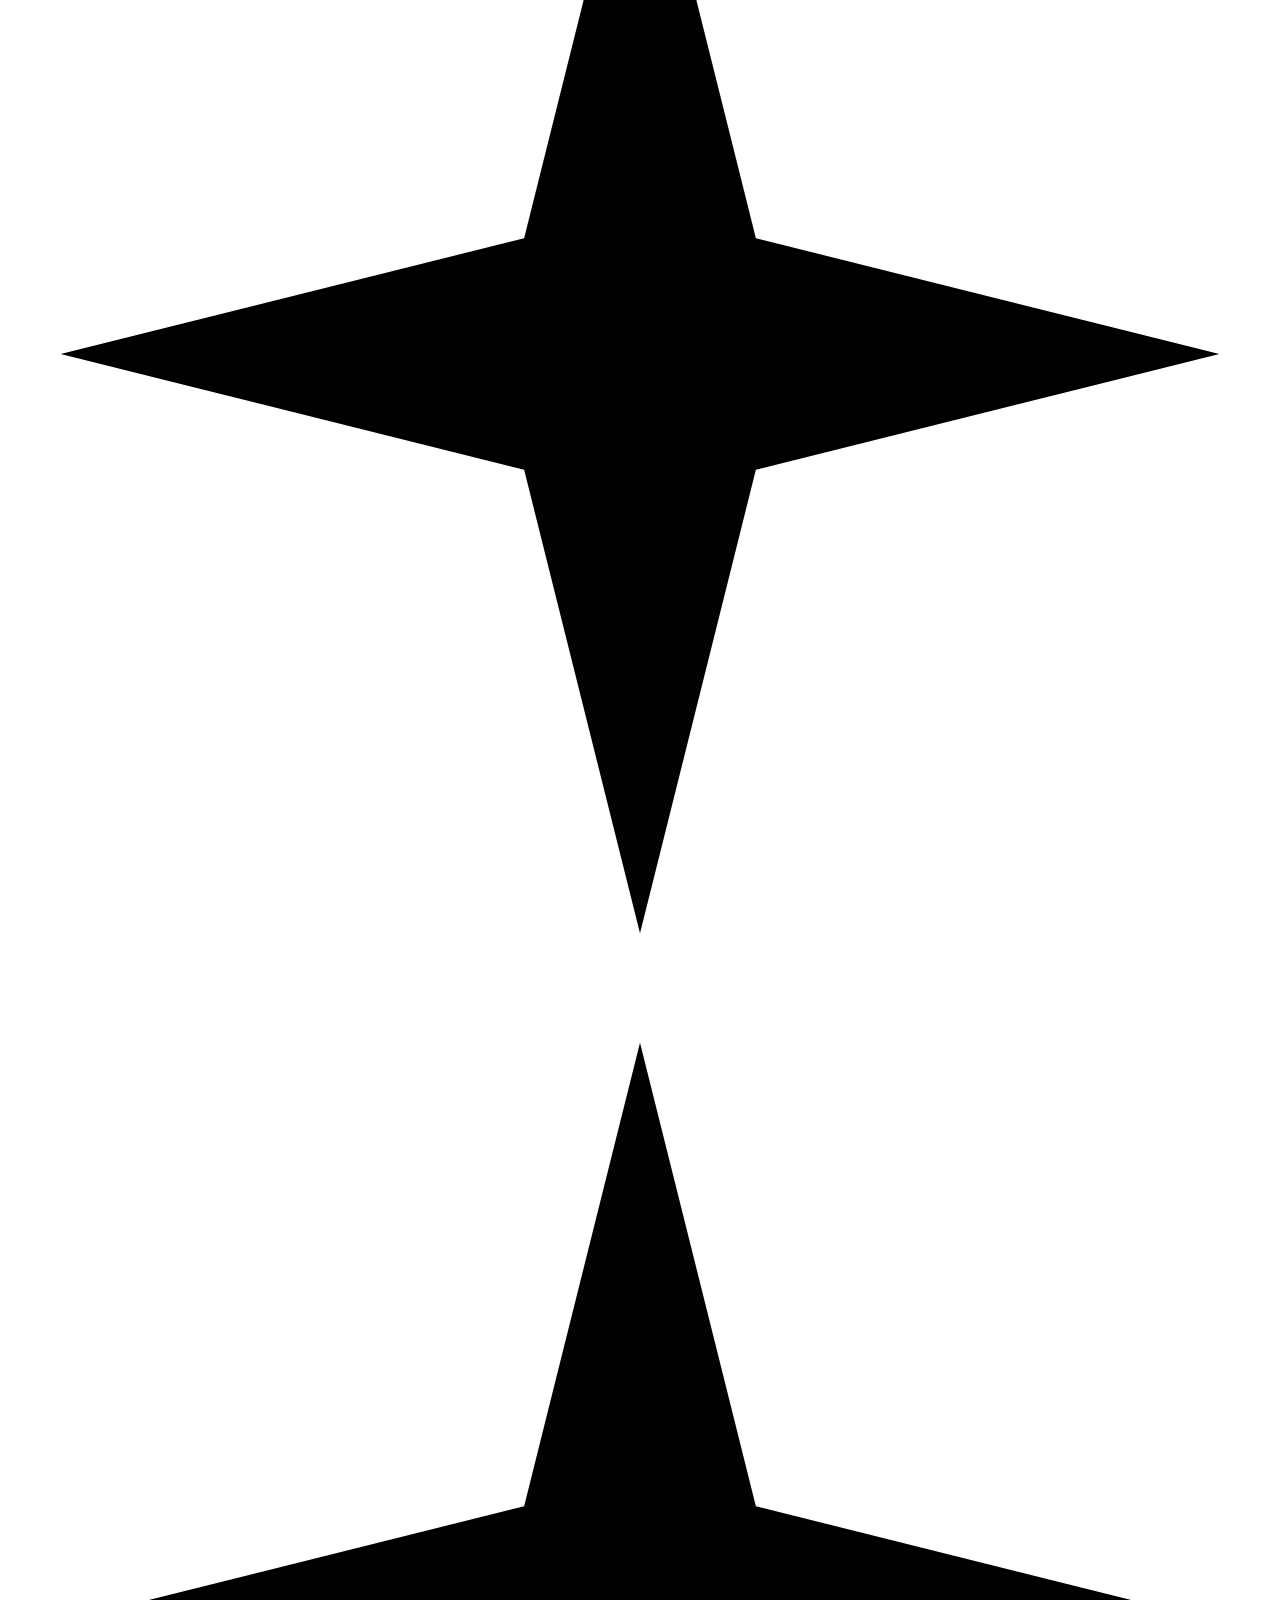
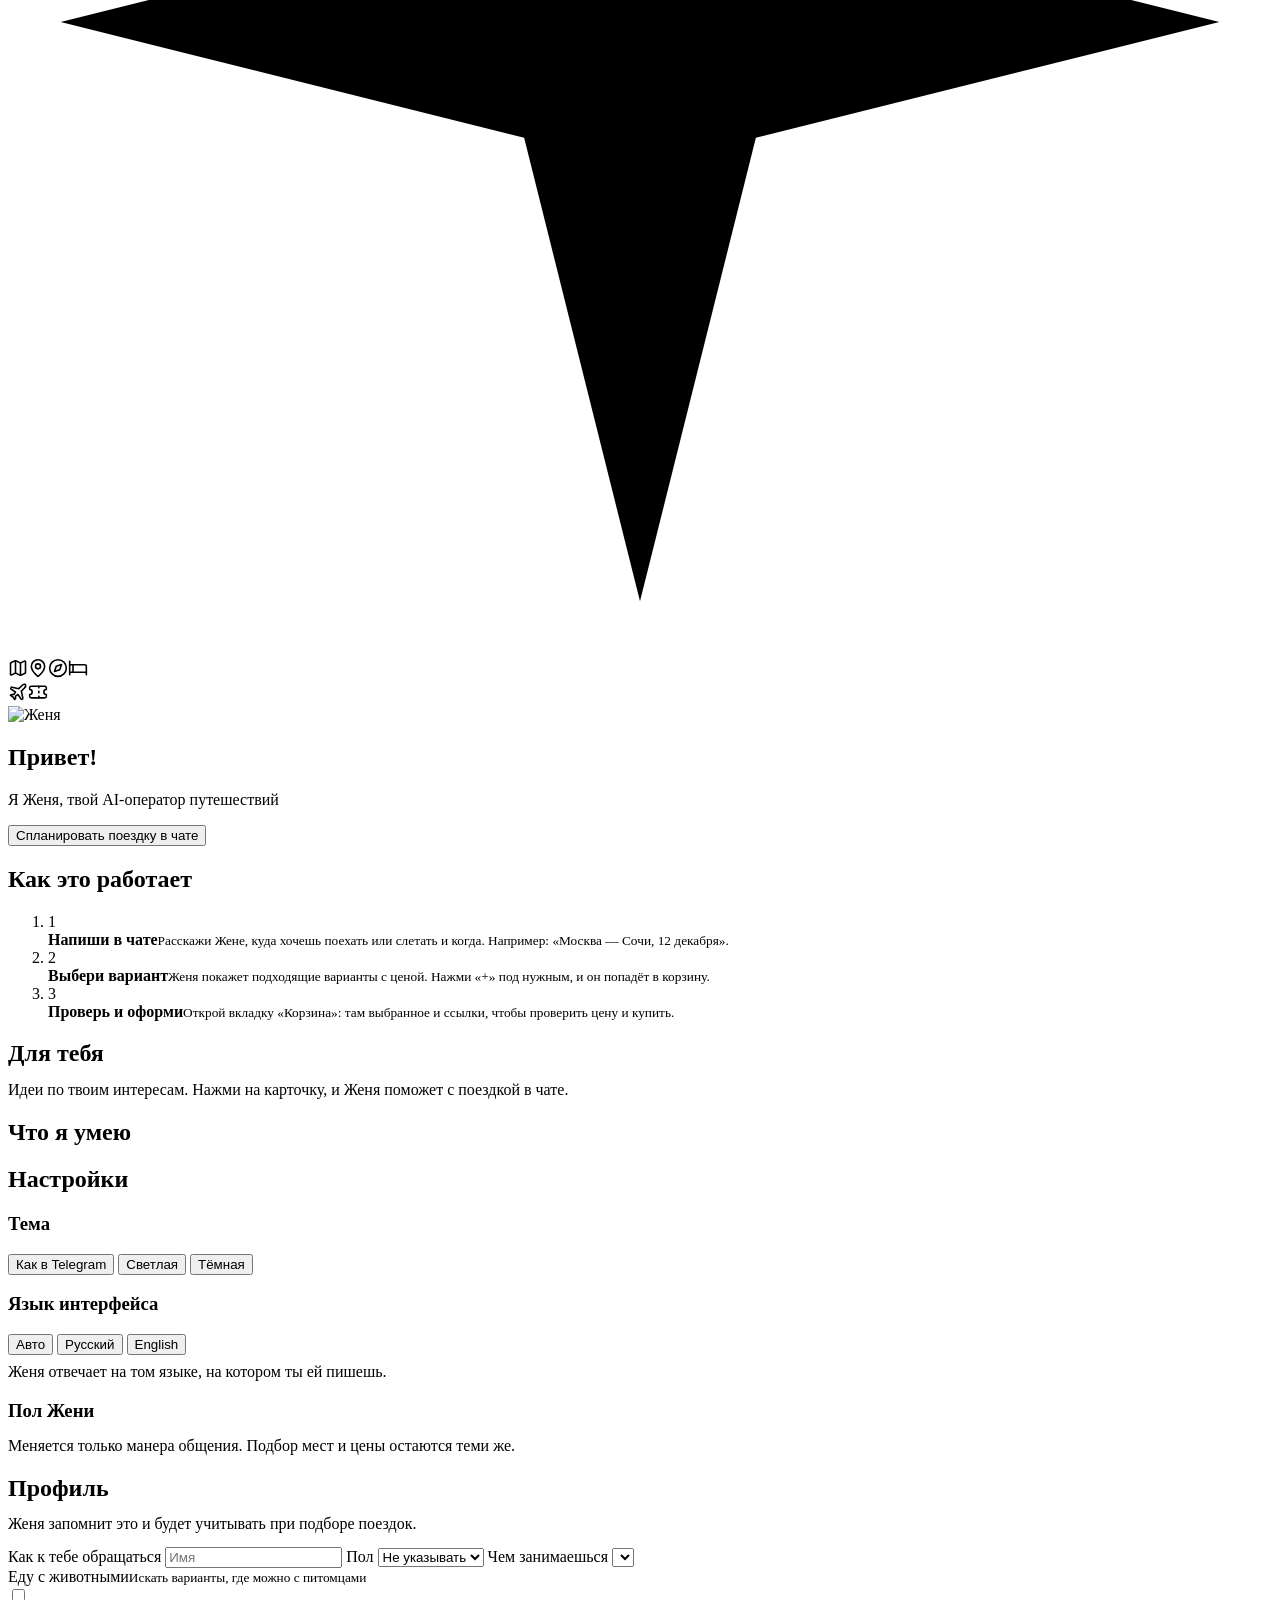
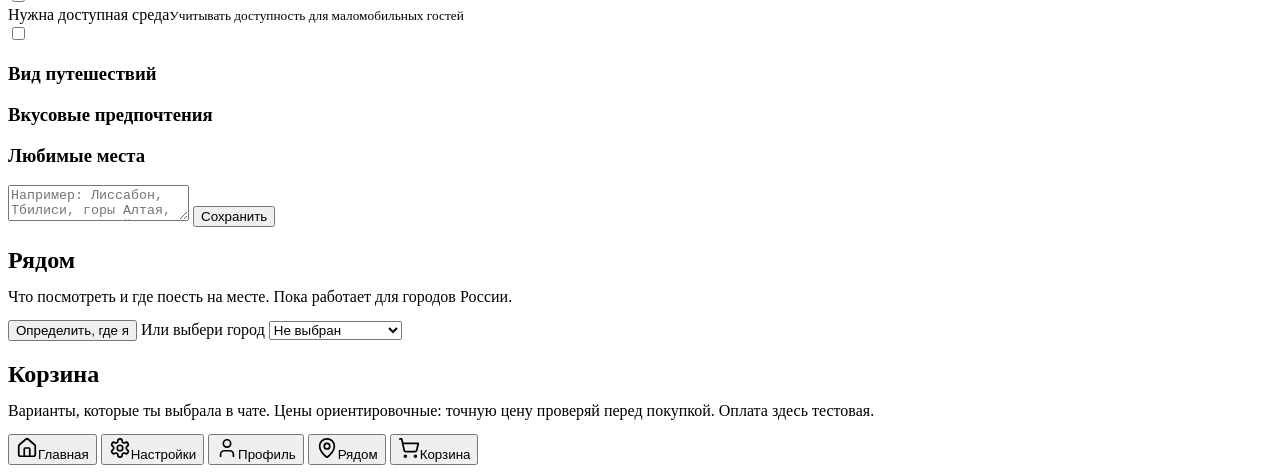
==== commit 75e97e45: "miniapp" ====
--- a/Backend/webapp/index.html
+++ b/Backend/webapp/index.html
@@ -62,10 +62,19 @@
 
     <div class="note" id="budget-note" hidden></div>
 
+    <div class="how">
+      <div class="section-head"><h2 data-i18n="how.title">Как это работает</h2></div>
+      <ol class="how-list">
+        <li><span class="how-n">1</span><div><b data-i18n="how.s1.title">Напиши в чате</b><small data-i18n="how.s1.text">Расскажи Жене, куда хочешь поехать или слетать и когда. Например: «Москва — Сочи, 12 декабря».</small></div></li>
+        <li><span class="how-n">2</span><div><b data-i18n="how.s2.title">Выбери вариант</b><small data-i18n="how.s2.text">Женя покажет подходящие варианты с ценой. Нажми «+» под нужным, и он попадёт в корзину.</small></div></li>
+        <li><span class="how-n">3</span><div><b data-i18n="how.s3.title">Проверь и оформи</b><small data-i18n="how.s3.text">Открой вкладку «Корзина»: там выбранное и ссылки, чтобы проверить цену и купить.</small></div></li>
+      </ol>
+    </div>
+
     <div class="section-head">
       <h2 data-i18n="home.forYou">Для тебя</h2>
     </div>
-    <p class="hint" style="margin: -6px 0 12px;" data-i18n="home.forYouHint">Идеи по твоим интересам. Конкретные места появятся в разделе «Рядом».</p>
+    <p class="hint" style="margin: -6px 0 12px;" data-i18n="home.forYouHint">Идеи по твоим интересам. Нажми на карточку, и Женя поможет с поездкой в чате.</p>
     <div class="scroller" id="interest-list"></div>
 
     <div class="section-head">
@@ -146,6 +155,7 @@
   <!-- Рядом -->
   <section class="page" id="page-nearby">
     <h2 data-i18n="nearby.title">Рядом</h2>
+    <p class="hint" style="margin: -6px 0 14px;" data-i18n="nearby.about">Что посмотреть и где поесть на месте. Пока работает для городов России.</p>
     <div class="card">
       <button class="save" id="nearby-locate" type="button" data-i18n="nearby.locate">Определить, где я</button>
       <label class="field" style="margin-top: 14px;"><span data-i18n="nearby.orCity">Или выбери город</span>
@@ -168,14 +178,12 @@
     <div class="chips" id="nearby-cats" style="margin-bottom: 10px;"></div>
     <div class="chips" id="nearby-radius" style="margin-bottom: 14px;"></div>
     <div id="nearby-root"></div>
-    <div class="card soon-row soon"><span class="with-ico"><svg class="svg-icon" viewBox="0 0 24 24" width="20" height="20" fill="none" stroke="currentColor" stroke-width="1.9" stroke-linecap="round" stroke-linejoin="round" aria-hidden="true"><path d="M2 9a3 3 0 0 1 0 6v2a2 2 0 0 0 2 2h16a2 2 0 0 0 2-2v-2a3 3 0 0 1 0-6V7a2 2 0 0 0-2-2H4a2 2 0 0 0-2 2Z" /> <path d="M13 5v2" /> <path d="M13 17v2" /> <path d="M13 11v2" /></svg><span data-i18n="nearby.events">События рядом</span></span><span class="badge" data-i18n="common.soon">скоро</span></div>
-    <div class="card soon-row soon"><span class="with-ico"><svg class="svg-icon" viewBox="0 0 24 24" width="20" height="20" fill="none" stroke="currentColor" stroke-width="1.9" stroke-linecap="round" stroke-linejoin="round" aria-hidden="true"><circle cx="6" cy="19" r="3" /> <path d="M9 19h8.5a3.5 3.5 0 0 0 0-7h-11a3.5 3.5 0 0 1 0-7H15" /> <circle cx="18" cy="5" r="3" /></svg><span data-i18n="nearby.routes">Маршруты</span></span><span class="badge" data-i18n="common.soon">скоро</span></div>
   </section>
 
   <!-- Корзина -->
   <section class="page" id="page-cart">
     <h2 data-i18n="cart.title">Корзина</h2>
-    <p class="hint" style="margin: -6px 0 14px;" data-i18n="cart.hint">Места, которые ты выбрала в чате. Цены оценочные, оплата демонстрационная.</p>
+    <p class="hint" style="margin: -6px 0 14px;" data-i18n="cart.hint">Варианты, которые ты выбрала в чате. Цены ориентировочные: точную цену проверяй перед покупкой. Оплата здесь тестовая.</p>
     <div id="cart-root"></div>
   </section>
 
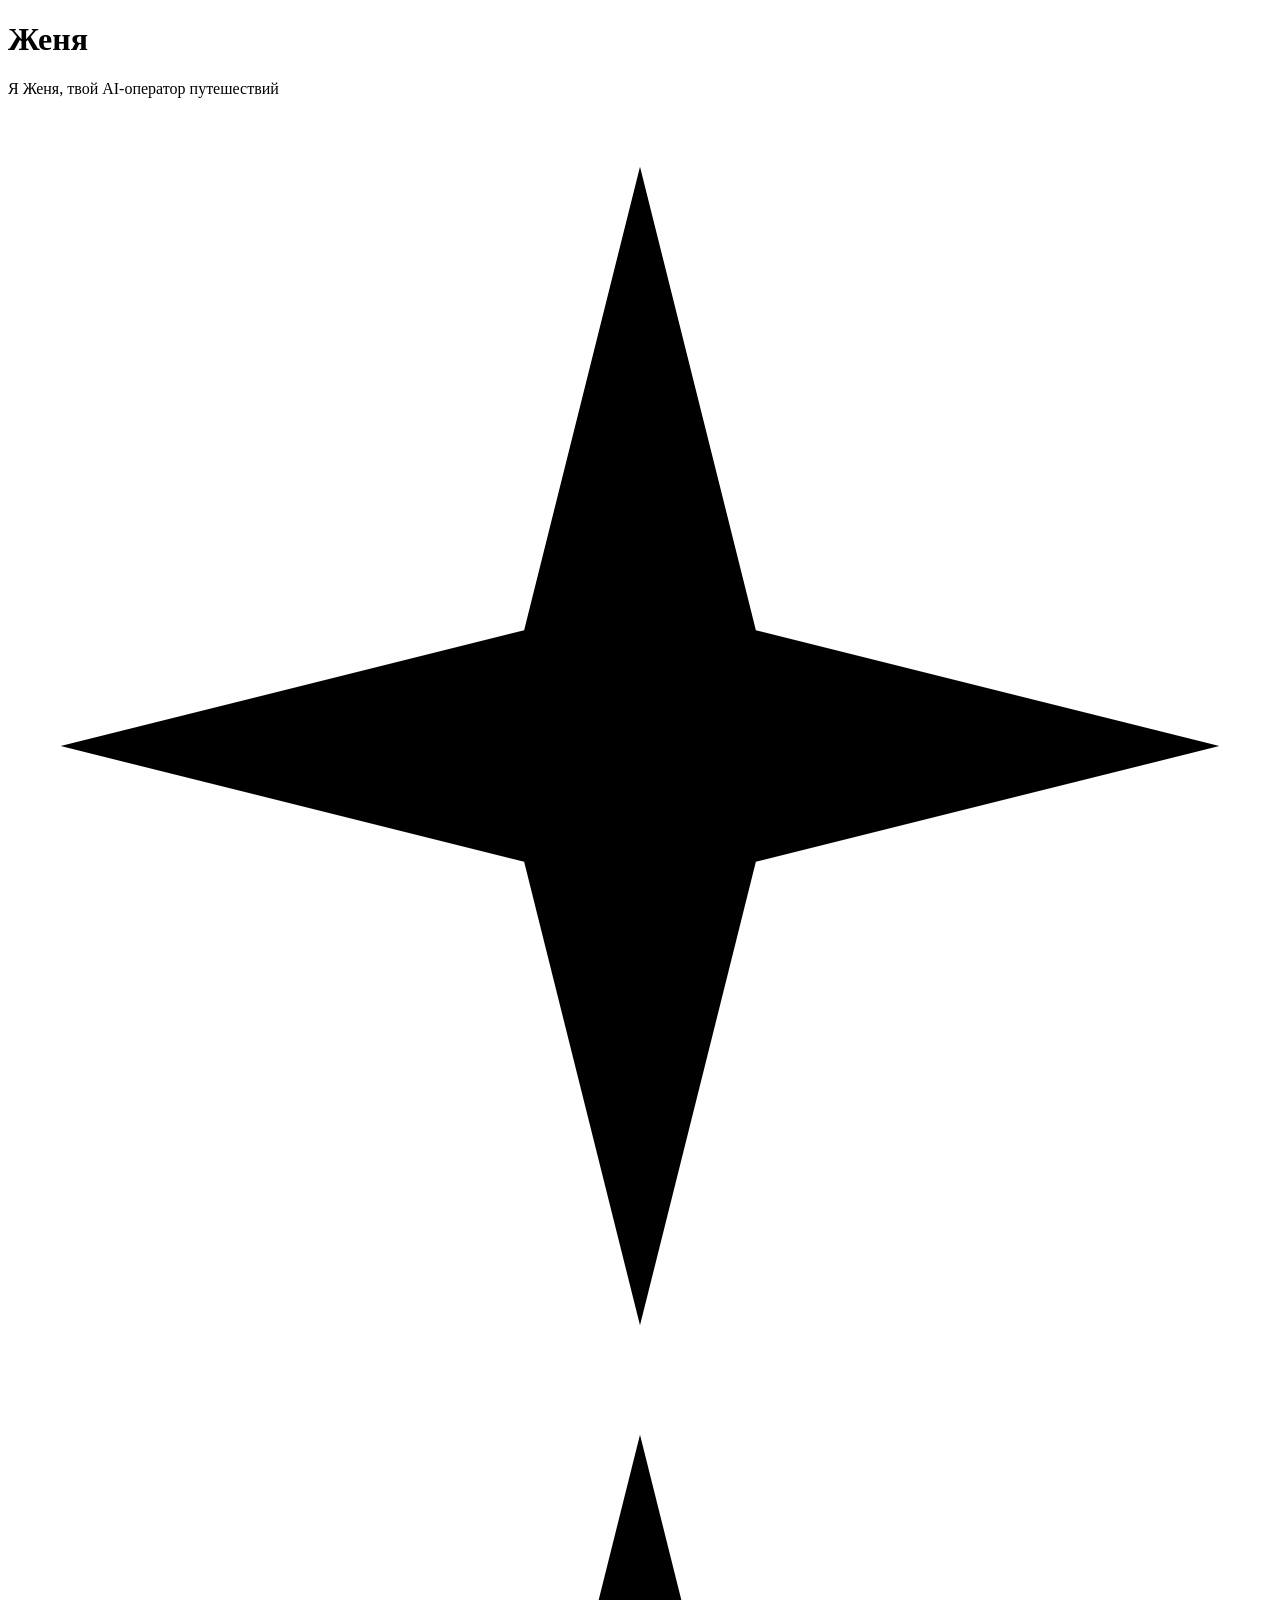
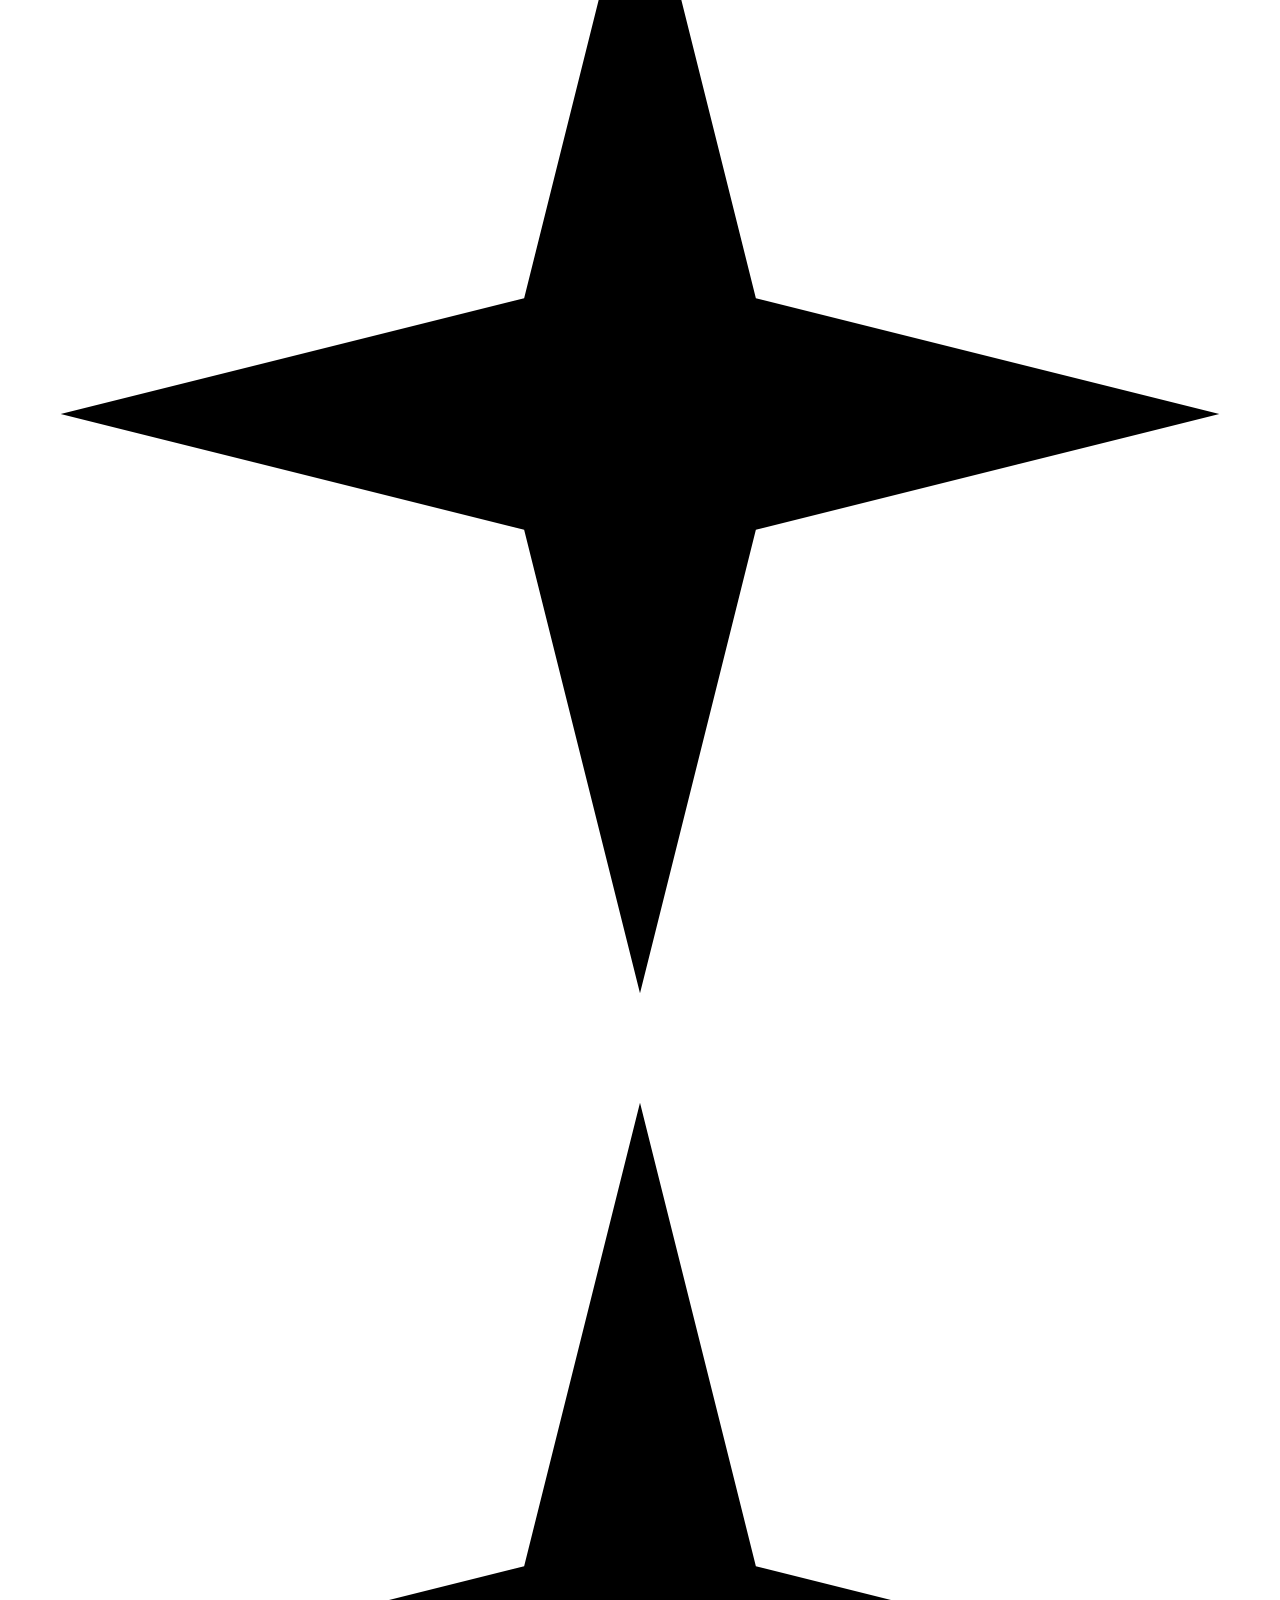
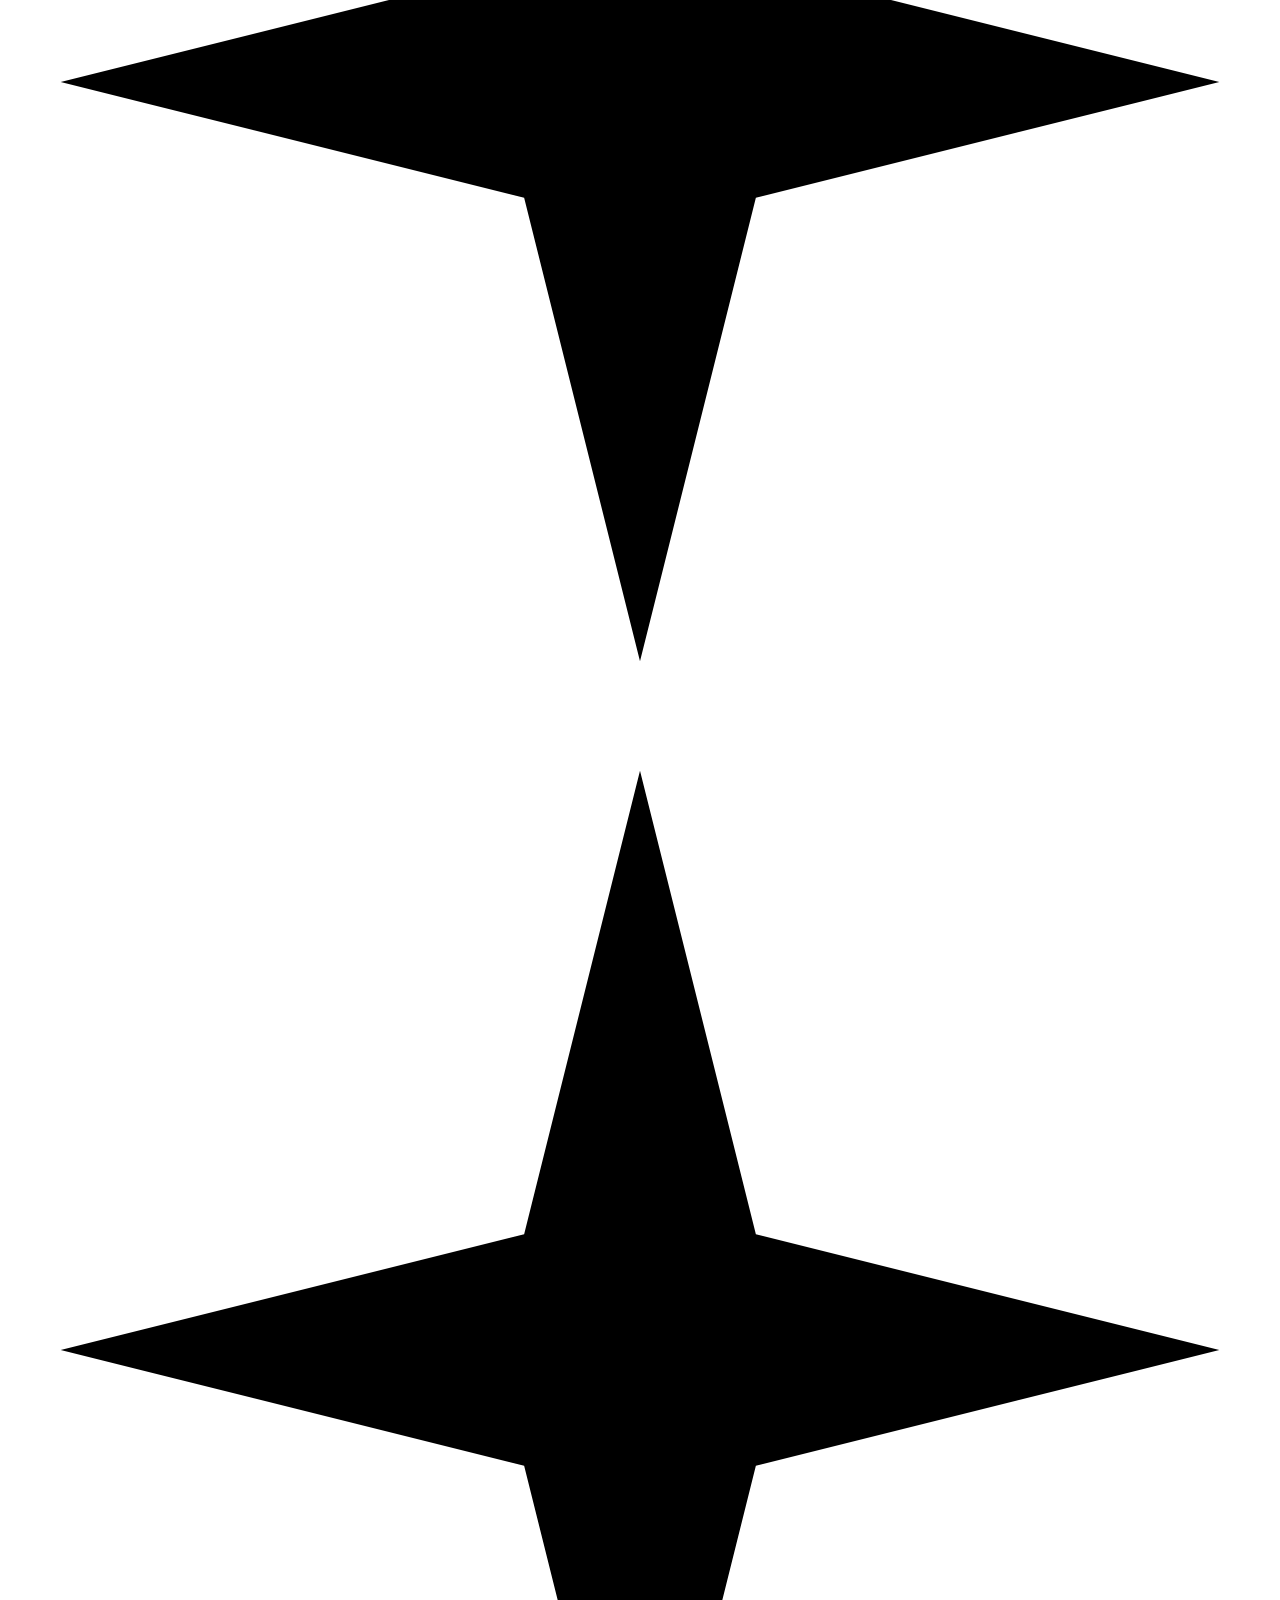
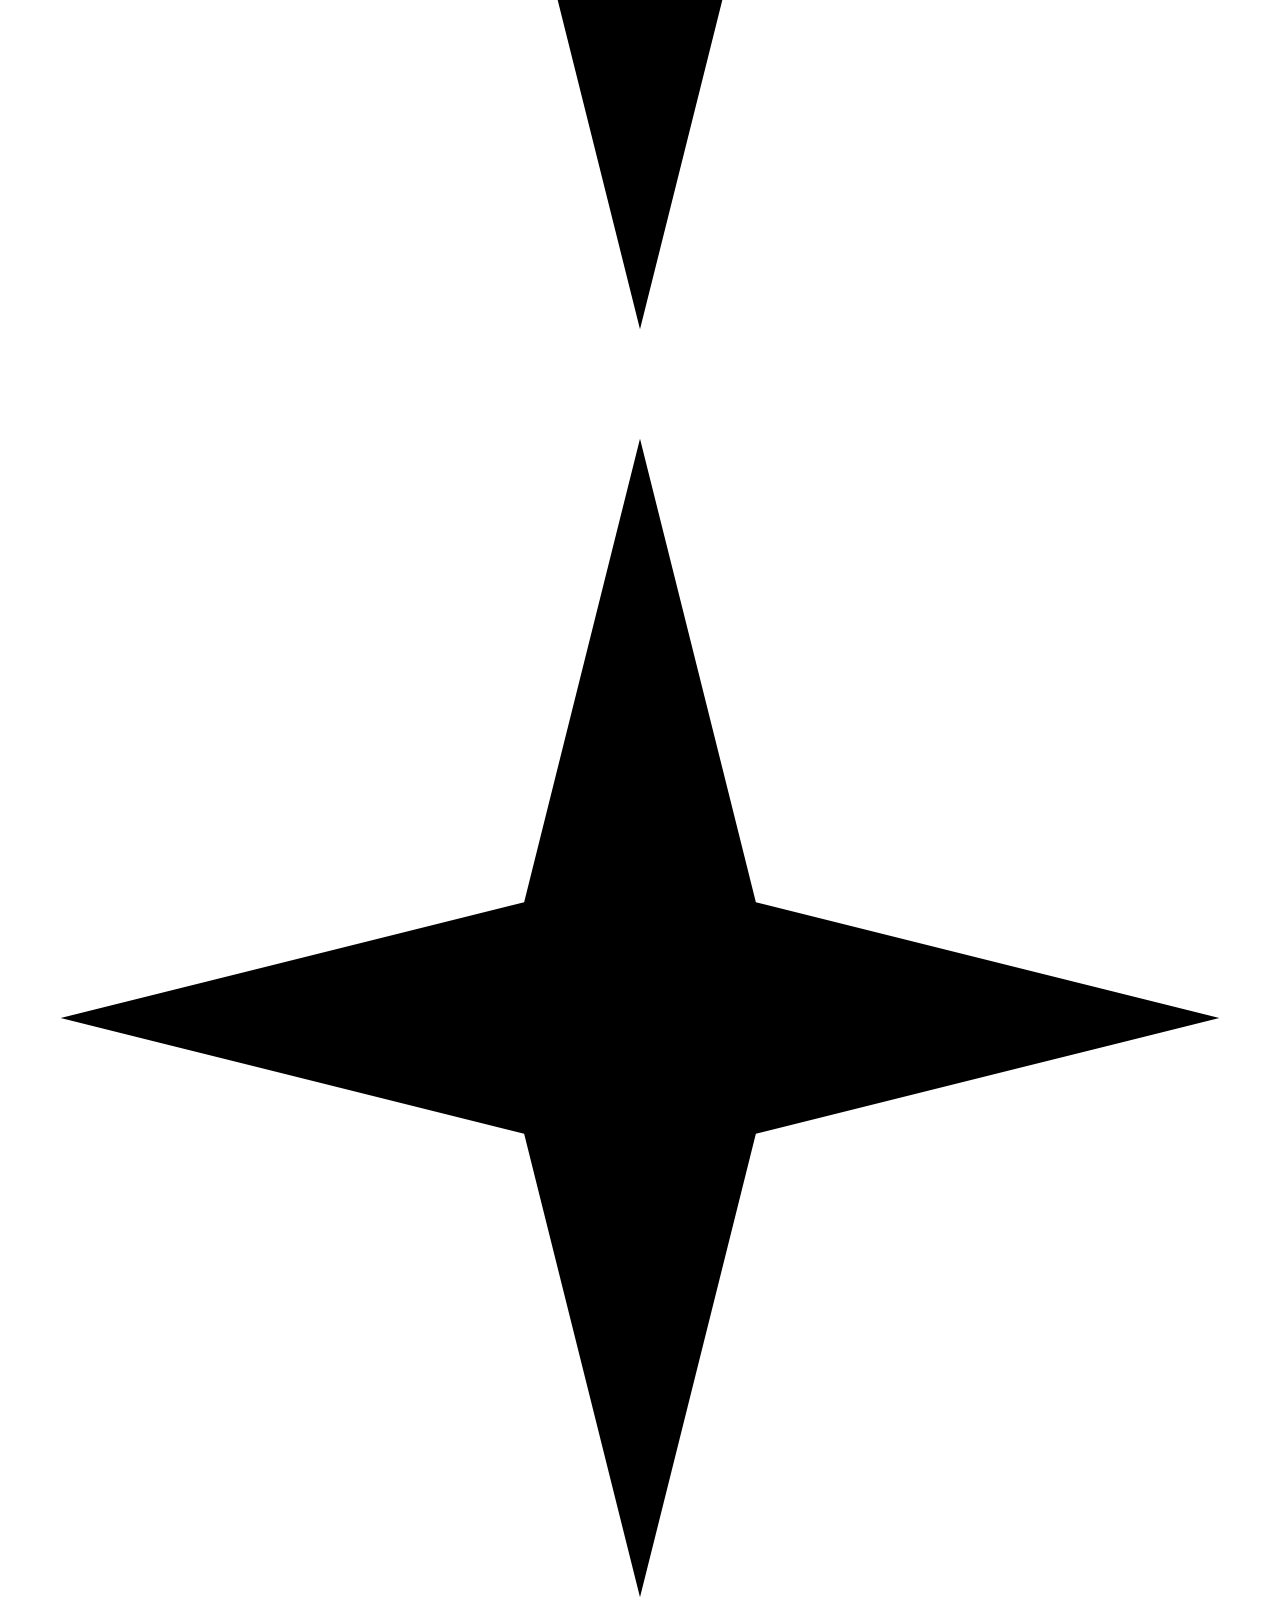
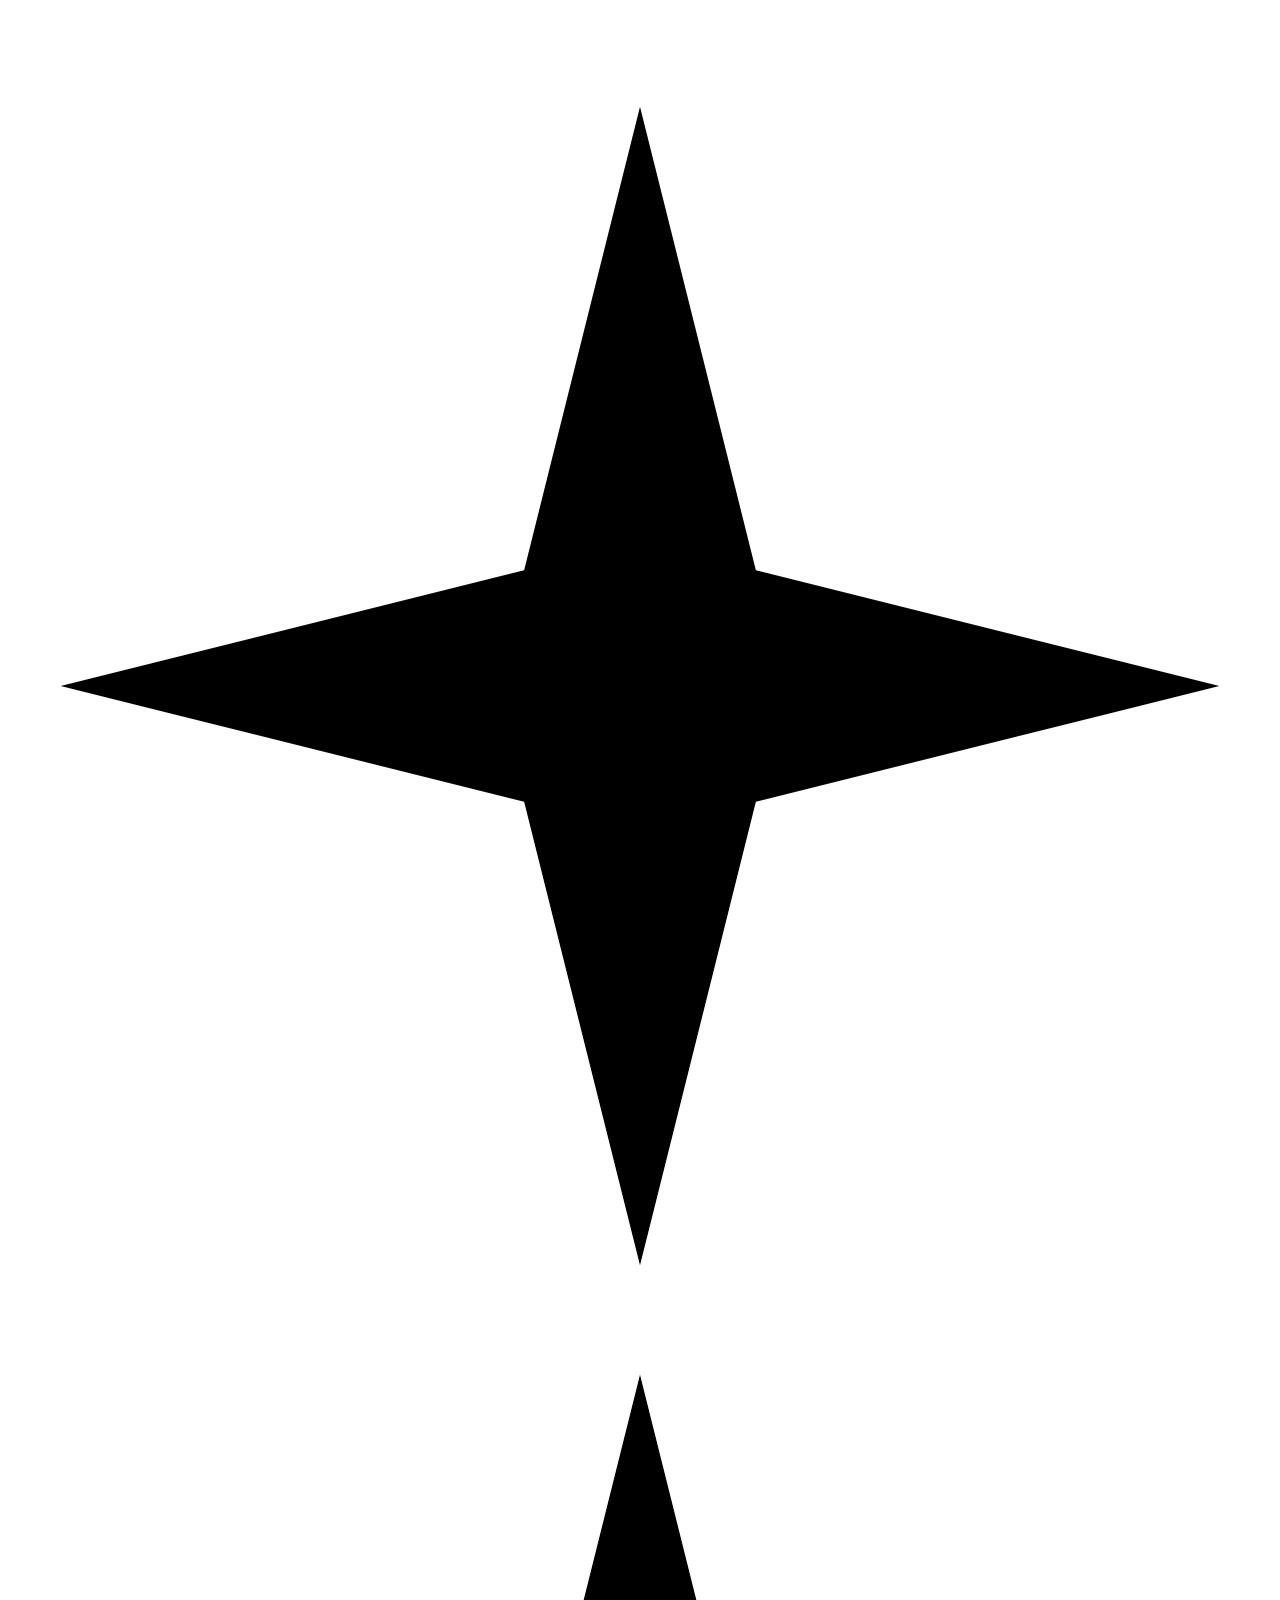
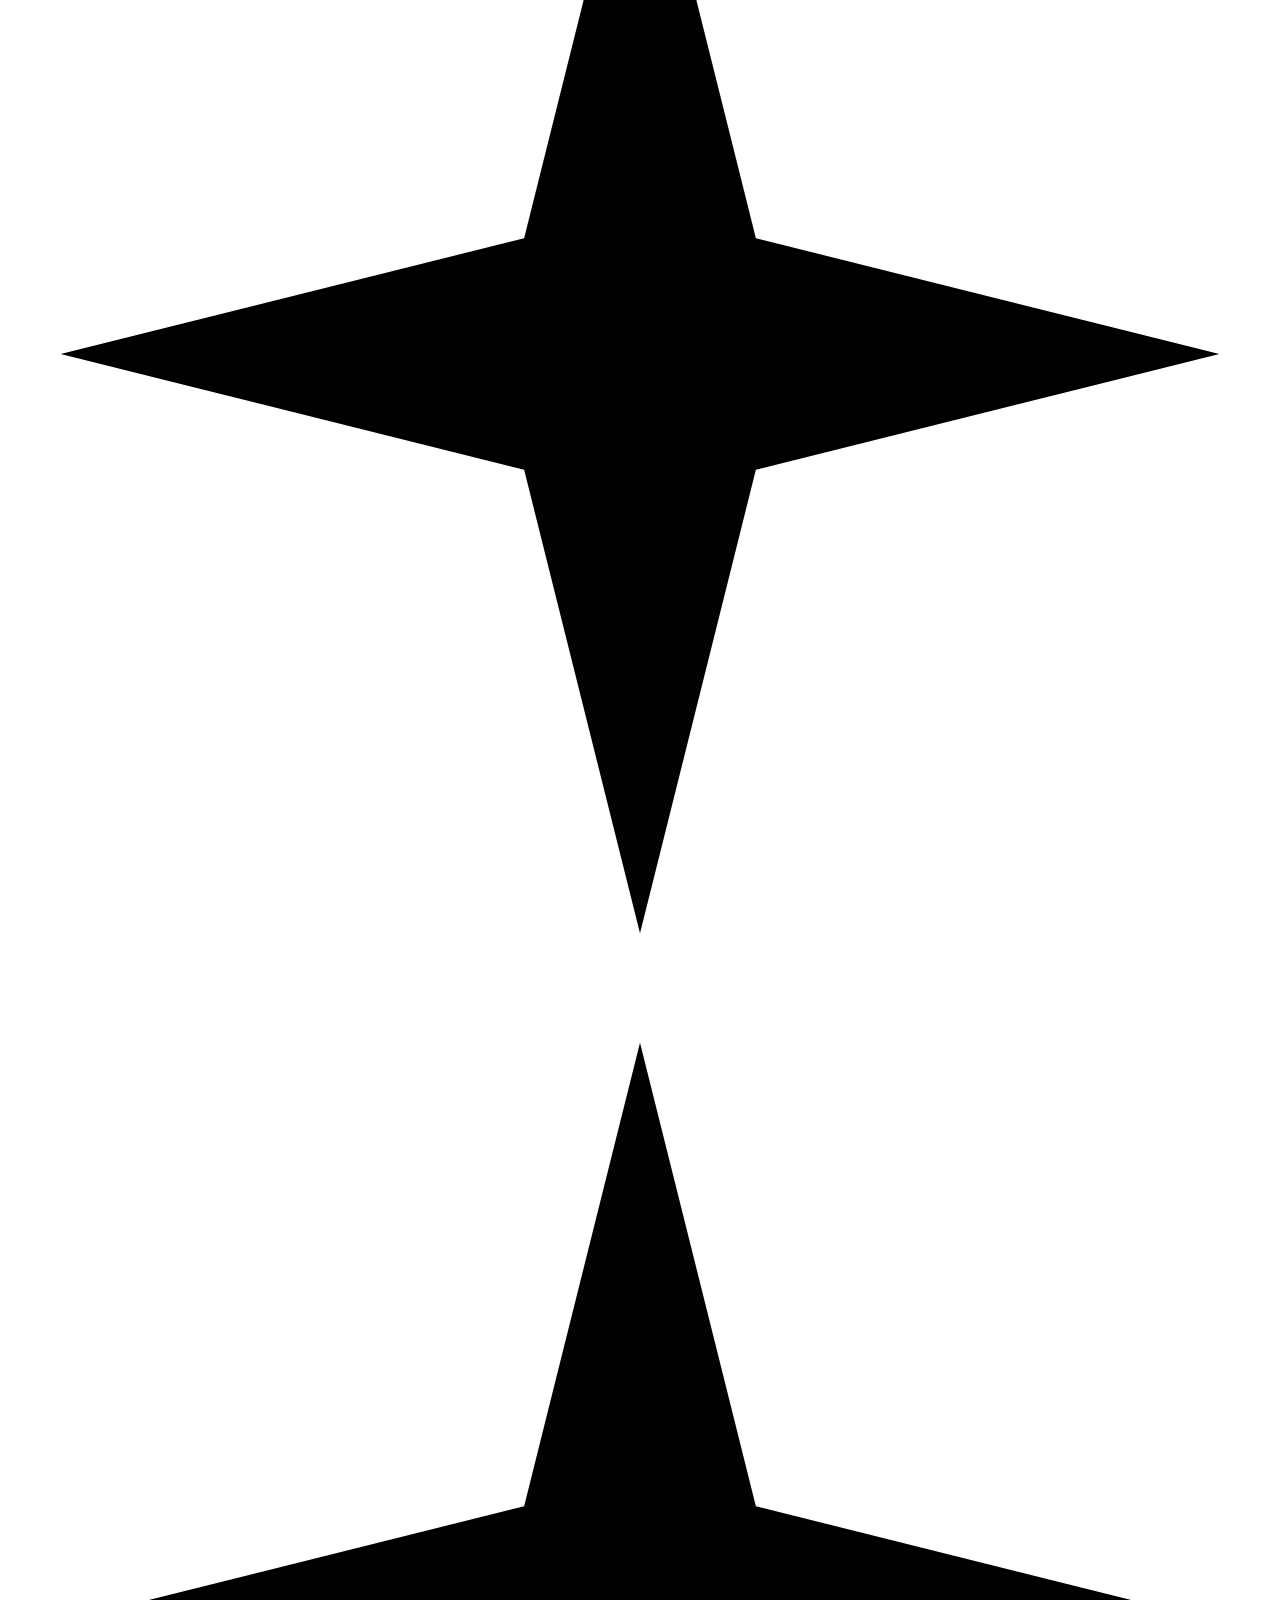
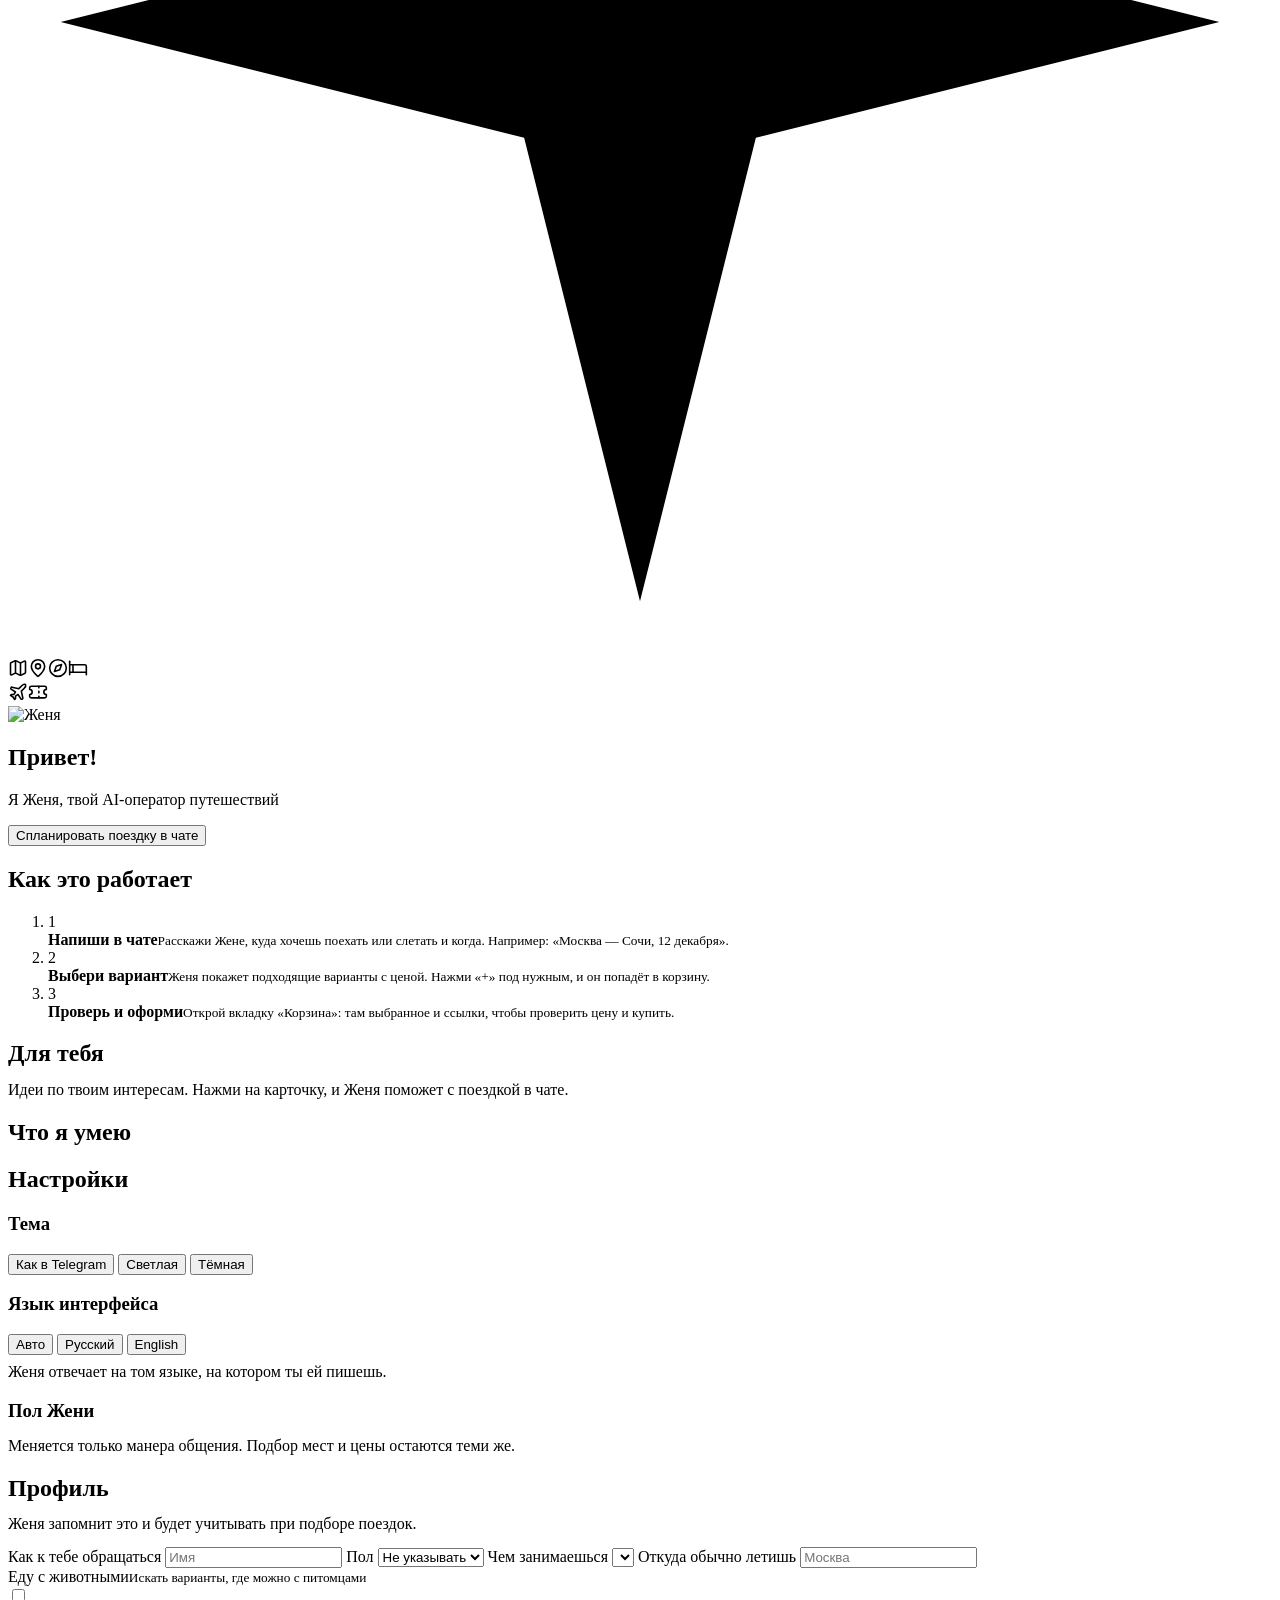
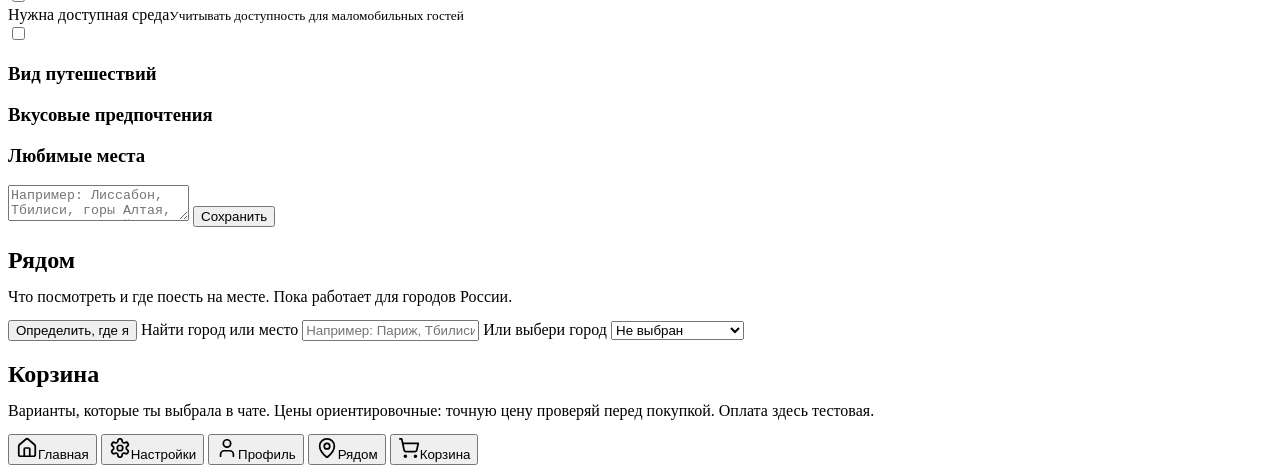
==== commit 4bb9cd9b: "MVP" ====
--- a/Backend/webapp/index.html
+++ b/Backend/webapp/index.html
@@ -31,6 +31,7 @@
   <link rel="stylesheet" href="/static/css/home.css">
   <link rel="stylesheet" href="/static/css/hero.css">
   <link rel="stylesheet" href="/static/css/progress.css">
+  <link rel="stylesheet" href="/static/css/search.css">
   <link rel="stylesheet" href="/static/css/polish.css">
   <link rel="preload" as="image" href="/static/zhenya-logo.webp">
 </head>
@@ -130,6 +131,9 @@
       <label class="field"><span data-i18n="profile.occupation">Чем занимаешься</span>
         <select id="occupation"></select>
       </label>
+      <label class="field"><span data-i18n="profile.homeCity">Откуда обычно летишь</span>
+        <input type="text" id="home_city" maxlength="60" placeholder="Москва" data-i18n-placeholder="profile.homeCityPlaceholder">
+      </label>
     </div>
 
     <div class="card">
@@ -158,6 +162,10 @@
     <p class="hint" style="margin: -6px 0 14px;" data-i18n="nearby.about">Что посмотреть и где поесть на месте. Пока работает для городов России.</p>
     <div class="card">
       <button class="save" id="nearby-locate" type="button" data-i18n="nearby.locate">Определить, где я</button>
+      <label class="field" style="margin-top: 14px;"><span data-i18n="nearby.search">Найти город или место</span>
+        <input id="nearby-q" type="text" autocomplete="off" autocapitalize="words" spellcheck="false" maxlength="80" data-i18n-placeholder="nearby.searchPlaceholder" placeholder="Например: Париж, Тбилиси, Токио">
+      </label>
+      <div class="suggest" id="nearby-suggest" hidden></div>
       <label class="field" style="margin-top: 14px;"><span data-i18n="nearby.orCity">Или выбери город</span>
         <select id="nearby-city">
           <option value="" data-i18n="nearby.noCity">Не выбран</option>
